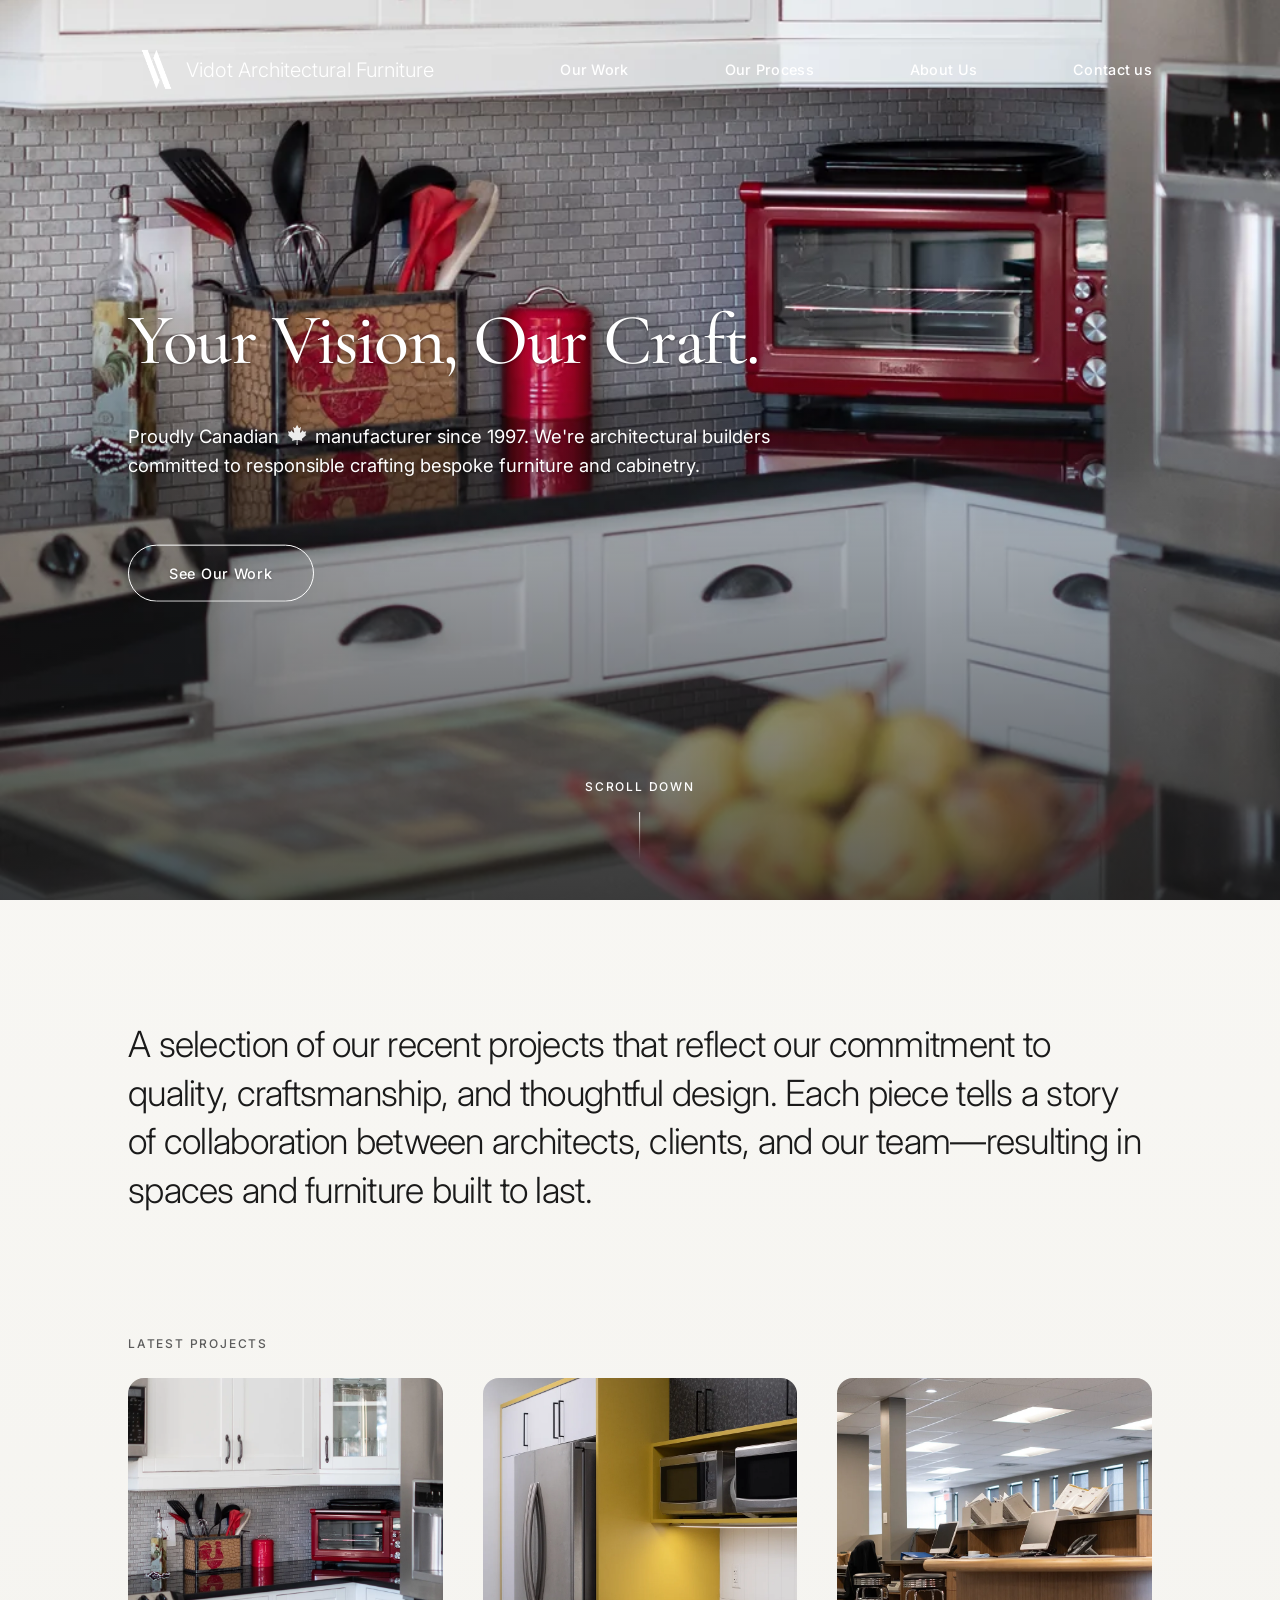
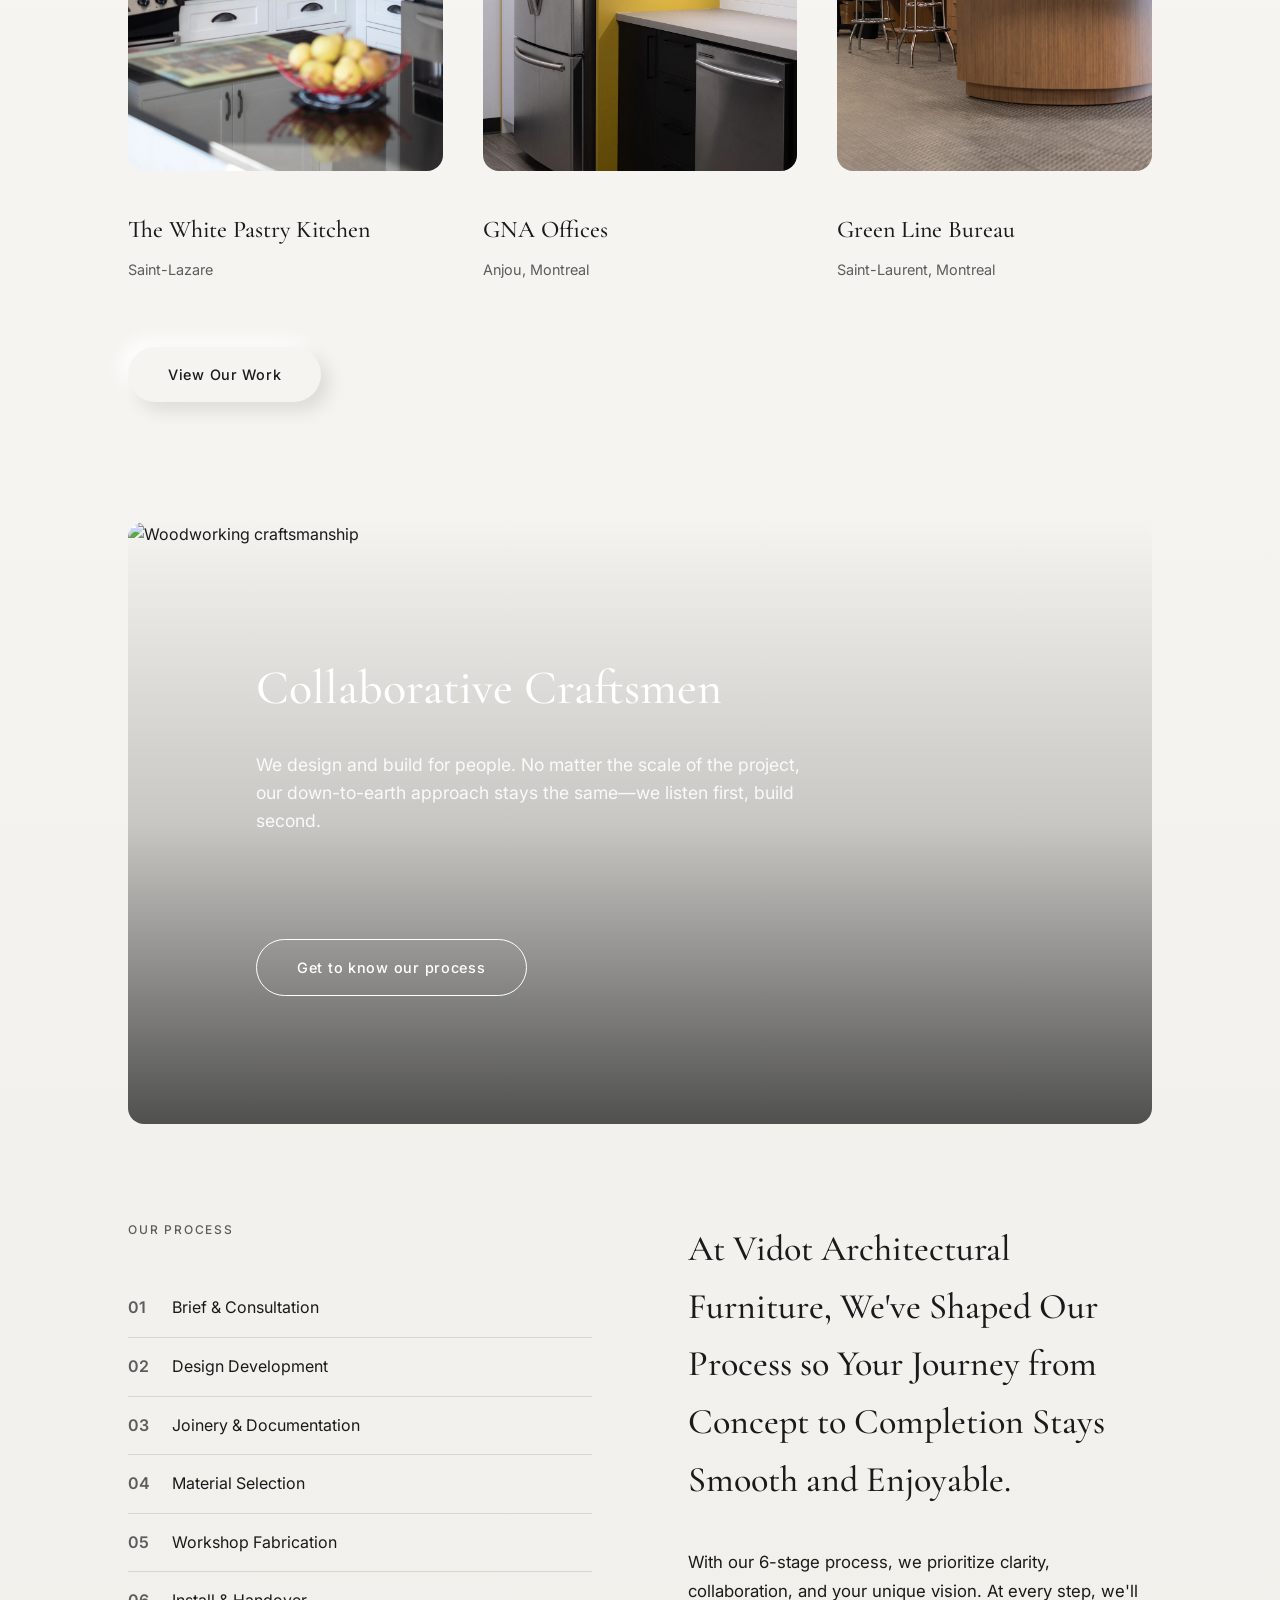
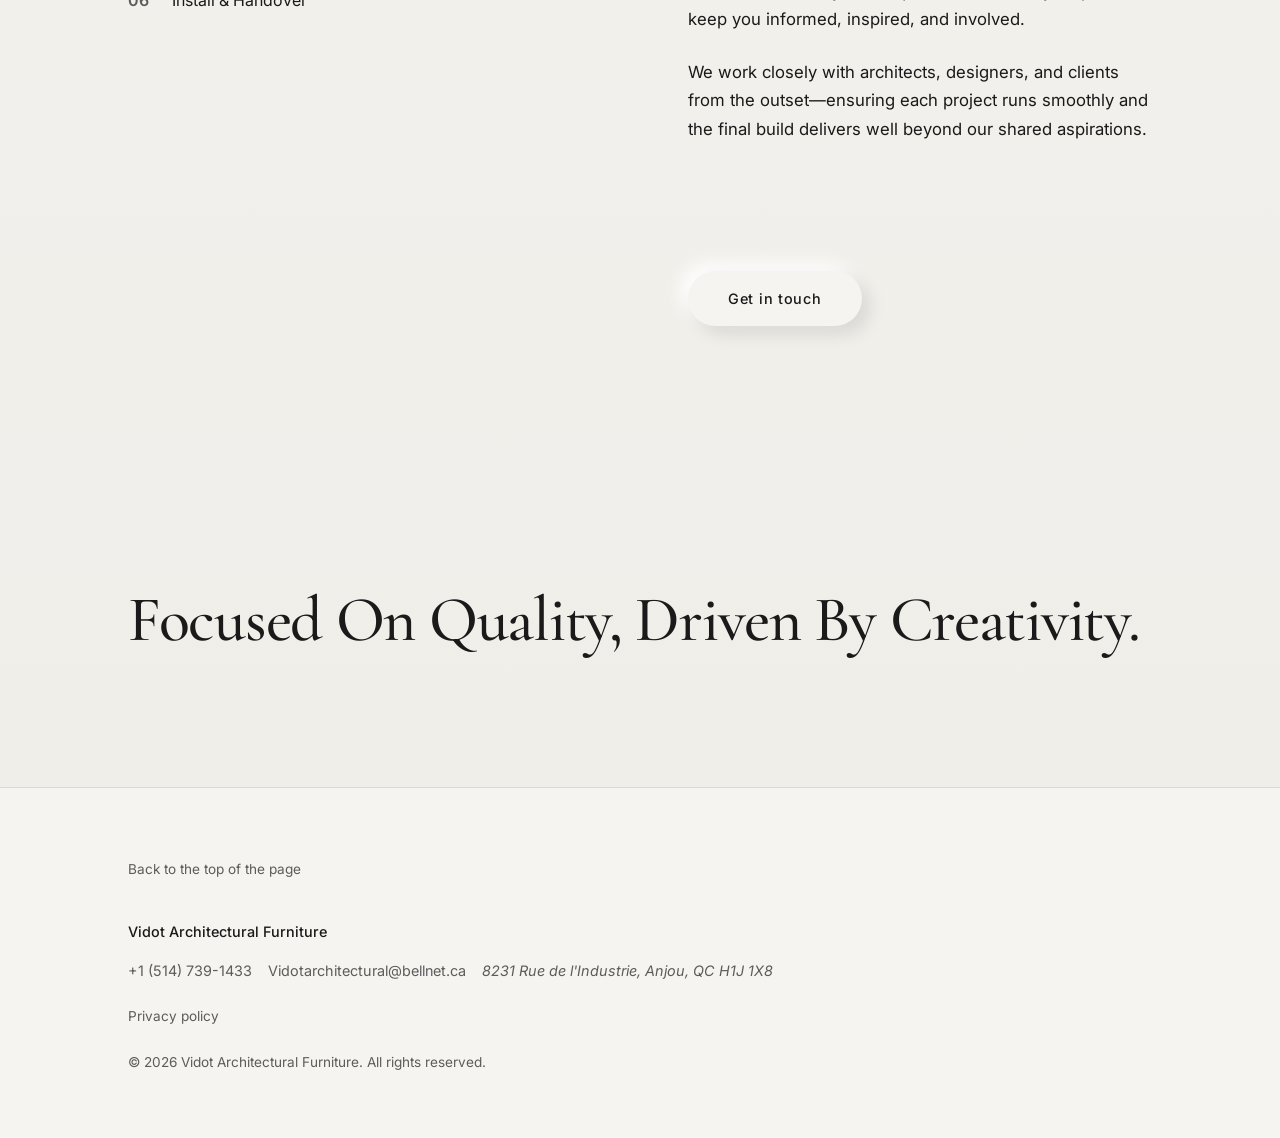
==== index.html @ 6fc30832 "Initial commit: Vidot Architectural Furniture static site Made-with: Cursor" ====
<!DOCTYPE html>
<html lang="en">
<head>
    <meta charset="UTF-8">
    <meta name="viewport" content="width=device-width, initial-scale=1, viewport-fit=cover">
    <meta name="description" content="Vidot Architectural Furniture – Proudly Canadian manufacturer since 1997. Custom cabinetry and bespoke furniture crafted in Montreal.">
    <meta name="theme-color" content="#f5f4f0">
    <title>Vidot Architectural Furniture – Crafted for Life</title>
    <link rel="canonical" href="https://www.vidotarchitectural.com/">
    <meta property="og:type" content="website">
    <meta property="og:locale" content="en_CA">
    <meta property="og:site_name" content="Vidot Architectural Furniture">
    <meta property="og:title" content="Vidot Architectural Furniture – Crafted for Life">
    <meta property="og:description" content="Vidot Architectural Furniture – Proudly Canadian manufacturer since 1997. Custom cabinetry and bespoke furniture crafted in Montreal.">
    <meta property="og:url" content="https://www.vidotarchitectural.com/">
    <meta property="og:image" content="https://www.vidotarchitectural.com/Image/Projects/Project%201/Card-1.webp">
    <meta name="twitter:card" content="summary_large_image">
    <meta name="twitter:title" content="Vidot Architectural Furniture – Crafted for Life">
    <meta name="twitter:description" content="Vidot Architectural Furniture – Proudly Canadian manufacturer since 1997. Custom cabinetry and bespoke furniture crafted in Montreal.">
    <meta name="twitter:image" content="https://www.vidotarchitectural.com/Image/Projects/Project%201/Card-1.webp">
    <link rel="stylesheet" href="css/styles.css">
    <link rel="icon" href="Image/favicon.png" type="image/png" sizes="32x32">
    <link rel="icon" href="Image/Black%20logo.webp" type="image/webp">
    <link rel="apple-touch-icon" href="Image/apple-touch-icon.png" sizes="180x180">
    <link rel="preconnect" href="https://fonts.googleapis.com">
    <link rel="preconnect" href="https://fonts.gstatic.com" crossorigin>
    <link href="https://fonts.googleapis.com/css2?family=Cormorant+Garamond:ital,wght@0,400;0,500;0,600;0,700;1,400&family=Inter:wght@100;200;300;400;500;600&display=swap" rel="stylesheet">
    <script type="application/ld+json">
    {"@context":"https://schema.org","@type":"LocalBusiness","name":"Vidot Architectural Furniture Inc.","url":"https://www.vidotarchitectural.com/","image":"https://www.vidotarchitectural.com/Image/Projects/Project%201/Card-1.webp","telephone":"+1-514-739-1433","email":"Vidotarchitectural@bellnet.ca","address":{"@type":"PostalAddress","streetAddress":"8231 Rue de l'Industrie","addressLocality":"Anjou","addressRegion":"QC","postalCode":"H1J 1X8","addressCountry":"CA"},"foundingDate":"1997","openingHoursSpecification":[{"@type":"OpeningHoursSpecification","dayOfWeek":["Monday","Tuesday","Wednesday","Thursday","Friday"],"opens":"08:00","closes":"17:00"}],"priceRange":"$$"}
    </script>
</head>
<body>
    <a href="#main" class="skip-link">Skip to main content</a>

    <header class="header">
        <nav class="nav" aria-label="Main navigation">
            <a href="index.html" class="nav-logo">
                <img src="Image/white%20logo.webp" alt="" class="nav-logo-img nav-logo-white">
                <img src="Image/Black%20logo.webp" alt="" class="nav-logo-img nav-logo-dark">
                <span class="nav-logo-text">Vidot Architectural Furniture</span>
            </a>
            <button class="nav-toggle" aria-label="Toggle menu" aria-expanded="false">
                <span></span>
                <span></span>
                <span></span>
            </button>
            <ul class="nav-list">
                <li><a href="projects.html">Our Work</a></li>
                <li><a href="#process">Our Process</a></li>
                <li><a href="about.html">About Us</a></li>
                <li><a href="#contact" class="contact-trigger">Contact us</a></li>
            </ul>
        </nav>
    </header>

    <main id="main">
        <section class="hero">
            <div class="hero-image-wrapper">
                <div class="hero-image" aria-hidden="true">
                    <img class="hero-fallback-img" src="Image/Projects/Project%201/Card-1.webp" alt="" width="1920" height="1080" decoding="async" fetchpriority="high" hidden>
                    <video class="hero-video" autoplay loop muted playsinline poster="Image/Projects/Project%201/Card-1.webp">
                        <source src="Image/Comp%201.mp4" type="video/mp4">
                    </video>
                </div>
            </div>
            <div class="hero-content">
                <div class="hero-text-group">
                    <h1 class="hero-title hero-fade-in">Your Vision, Our Craft.</h1>
                    <p class="hero-tagline hero-fade-in">Proudly Canadian <span class="maple-leaf" aria-hidden="true"><svg xmlns="http://www.w3.org/2000/svg" viewBox="0 0 16 16" fill="currentColor" width="1.1em" height="1.1em"><path d="M11.99375 10.990625c0.078125 -0.078125 3.2875 -2.8875 3.2875 -2.8875l-0.546875 -0.234375c-0.3125 -0.153125 -0.23125 -0.359375 -0.15625 -0.54375 0.075 -0.2375 0.628125 -2.103125 0.628125 -2.103125s-1.490625 0.3125 -1.803125 0.390625c-0.234375 0.075 -0.3125 -0.078125 -0.390625 -0.234375s-0.46875 -1.0125 -0.46875 -1.0125 -1.64375 1.871875 -1.721875 1.946875c-0.3125 0.234375 -0.628125 0 -0.55 -0.3125 0 -0.3125 0.8625 -4.05 0.8625 -4.05s-0.940625 0.54375 -1.253125 0.7c-0.234375 0.15625 -0.39375 0.15625 -0.55 -0.15625C9.171875 2.259375 7.996875 0 7.996875 0s-1.171875 2.259375 -1.328125 2.49375c-0.15625 0.3125 -0.3125 0.3125 -0.55 0.15625 -0.3125 -0.15625 -1.253125 -0.7 -1.253125 -0.7S5.728125 5.6875 5.728125 6c0.078125 0.3125 -0.234375 0.546875 -0.55 0.3125 -0.078125 -0.078125 -1.721875 -1.946875 -1.721875 -1.946875S3.065625 5.21875 2.9875 5.375s-0.15625 0.309375 -0.390625 0.234375C2.28125 5.53125 0.79375 5.21875 0.79375 5.21875s0.55 1.865625 0.628125 2.103125c0.075 0.1875 0.15625 0.390625 -0.15625 0.54375L0.71875 8.103125s3.20625 2.809375 3.2875 2.8875c0.159375 0.15625 0.3125 0.234375 0.159375 0.703125 -0.159375 0.46875 -0.315625 1.096875 -0.315625 1.096875s2.975 -0.628125 3.290625 -0.70625c0.271875 -0.028125 0.571875 0.078125 0.571875 0.390625S7.53125 16 7.53125 16h0.9375s-0.18125 -3.209375 -0.18125 -3.525 0.296875 -0.41875 0.575 -0.390625c0.3125 0.078125 3.2875 0.70625 3.2875 0.70625s-0.15625 -0.628125 -0.3125 -1.096875 0 -0.546875 0.15625 -0.703125z"/></svg></span> manufacturer since 1997. We're architectural builders committed to responsible crafting bespoke furniture and cabinetry.</p>
                </div>
                <a href="#projects" class="btn btn-secondary hero-fade-in">See Our Work</a>
            </div>
            <a href="#projects" class="hero-scroll-indicator" aria-label="Scroll down">
                <span class="hero-scroll-text">Scroll down</span>
                <span class="hero-scroll-line"></span>
            </a>
        </section>

        <section id="projects" class="projects">
            <h2 class="projects-title animate-on-scroll">A selection of our recent projects that reflect our commitment to quality, craftsmanship, and thoughtful design. Each piece tells a story of collaboration between architects, clients, and our team—resulting in spaces and furniture built to last.</h2>
            <p class="projects-label animate-on-scroll">Latest Projects</p>
            <div class="projects-grid">
                <article class="project-card animate-on-scroll">
                    <a href="white-pastry-kitchen.html" class="project-link">
                        <div class="project-image">
                            <img loading="lazy" src="Image/Projects/Project%201/Card-1.webp" alt="The White Pastry Kitchen">
                        </div>
                        <div class="project-info">
                            <h3>The White Pastry Kitchen</h3>
                            <span class="project-credit">Saint-Lazare</span>
                        </div>
                    </a>
                </article>
                <article class="project-card animate-on-scroll">
                    <a href="gna-offices.html" class="project-link">
                        <div class="project-image">
                            <img loading="lazy" src="Image/Projects/Project%202/Card-2.webp" alt="GNA Offices workspace">
                        </div>
                        <div class="project-info">
                            <h3>GNA Offices</h3>
                            <span class="project-credit">Anjou, Montreal</span>
                        </div>
                    </a>
                </article>
                <article class="project-card animate-on-scroll">
                    <a href="green-line-bureau.html" class="project-link">
                        <div class="project-image">
                            <img loading="lazy" src="Image/Projects/Project%203/Card-3.webp" alt="Green Line Bureau">
                        </div>
                        <div class="project-info">
                            <h3>Green Line Bureau</h3>
                            <span class="project-credit">Saint-Laurent, Montreal</span>
                        </div>
                    </a>
                </article>
            </div>
            <div class="projects-cta animate-on-scroll">
                <a href="projects.html" class="btn btn-secondary">View Our Work</a>
            </div>
        </section>

        <section id="process" class="process">
            <div class="process-hero">
                <img loading="lazy" src="https://images.unsplash.com/photo-1503387762-592deb58ef4e?w=1920&q=85" alt="Woodworking craftsmanship">
                <div class="process-hero-content">
                    <h2 class="section-title">Collaborative Craftsmen</h2>
                    <p class="section-tagline">We design and build for people. No matter the scale of the project, our down-to-earth approach stays the same—we listen first, build second.</p>
                    <a href="#process-detail" class="btn btn-secondary">Get to know our process</a>
                </div>
            </div>
            <div id="process-detail" class="process-detail">
                <div class="process-detail-grid">
                    <div class="process-detail-left animate-on-scroll">
                        <p class="process-detail-label">Our Process</p>
                        <ol class="process-stages">
                            <li><span class="process-stage-num">01</span> Brief & Consultation</li>
                            <li><span class="process-stage-num">02</span> Design Development</li>
                            <li><span class="process-stage-num">03</span> Joinery & Documentation</li>
                            <li><span class="process-stage-num">04</span> Material Selection</li>
                            <li><span class="process-stage-num">05</span> Workshop Fabrication</li>
                            <li><span class="process-stage-num">06</span> Install & Handover</li>
                        </ol>
                    </div>
                    <div class="process-detail-right animate-on-scroll">
                        <h3 class="process-detail-headline">At Vidot Architectural Furniture, We've Shaped Our Process so Your Journey from Concept to Completion Stays Smooth and Enjoyable.</h3>
                        <p class="process-detail-text">With our 6-stage process, we prioritize clarity, collaboration, and your unique vision. At every step, we'll keep you informed, inspired, and involved.</p>
                        <p class="process-detail-text">We work closely with architects, designers, and clients from the outset—ensuring each project runs smoothly and the final build delivers well beyond our shared aspirations.</p>
                        <a href="#contact" class="btn btn-secondary contact-trigger">Get in touch</a>
                    </div>
                </div>
            </div>
        </section>

        <section class="quote-cta">
            <p class="quote-cta-text animate-on-scroll">Focused On Quality, Driven By Creativity.</p>
        </section>

        <footer id="contact" class="footer">
            <a href="#main" class="back-to-top" aria-label="Back to top of page">Back to the top of the page</a>
            
            <div class="footer-info">
                <p class="company-name">Vidot Architectural Furniture</p>
                <a href="tel:+15147391433">+1 (514) 739-1433</a>
                <a href="mailto:Vidotarchitectural@bellnet.ca">Vidotarchitectural@bellnet.ca</a>
                <address>8231 Rue de l'Industrie, Anjou, QC H1J 1X8</address>
                <p class="footer-privacy"><a href="privacy.html">Privacy policy</a></p>
                <p class="footer-copyright">© 2026 Vidot Architectural Furniture. All rights reserved.</p>
            </div>
        </footer>
    </main>

    <script src="js/script.js" defer></script>
</body>
</html>
---- css/styles.css ----
/*
 * Vidot Architectural Furniture – Main Stylesheet
 *
 * Structure:
 * 1. Reset & Base (variables, typography)
 * 2. Skip Link
 * 3. Header & Navigation
 * 4. Hero
 * 5. Buttons
 * 6. Projects
 * 7. Process
 * 8. About
 * 9. Project Detail (gallery, meta, related)
 * 10. Quote CTA
 * 11. Footer (incl. privacy link)
 * 12. Privacy page
 * 13. Responsive
 * 14. Contact Modal
 */
/* ===== Reset & Base ===== */
*, *::before, *::after {
    box-sizing: border-box;
    margin: 0;
    padding: 0;
}

:root {
    /* Colors – 3-color palette */
    --color-bg: #f5f4f0;
    /* Page gradient – whisper-soft; keeps hero/footer from feeling like flat poster board */
    --color-bg-page-gradient: linear-gradient(
        180deg,
        #faf9f6 0%,
        var(--color-bg) 42%,
        #eeede8 100%
    );
    --color-text: #1a1a1a;
    --color-muted: #5c5c5c;
    --color-border: rgba(26, 26, 26, 0.12);
    /* Spacing */
    --space-xs: 0.5rem;
    --space-sm: 1rem;
    --space-md: 1.5rem;
    --space-lg: 2.5rem;
    --space-xl: 4rem;
    --space-2xl: 6rem;
    --space-3xl: 8rem;
    --page-margin: var(--space-3xl);
    /* Typography & misc */
    --radius-image: 16px;
    --font-serif: 'Cormorant Garamond', Georgia, serif;
    --font-sans: 'Inter', -apple-system, BlinkMacSystemFont, sans-serif;
    --transition: 0.3s ease;
}

html {
    overflow-x: hidden;
    -webkit-tap-highlight-color: transparent;
    background: var(--color-bg-page-gradient);
    background-color: var(--color-bg); /* fallback if gradient unsupported */
    width: 100%;
    min-height: 100%;
}

/* Mobile: safe area insets for notched devices (iPhone X+, etc.) */
@supports (padding: env(safe-area-inset-top)) {
    .footer {
        padding-bottom: calc(var(--space-xl) + env(safe-area-inset-bottom));
    }
    .contact-modal {
        padding: env(safe-area-inset-top) env(safe-area-inset-right) env(safe-area-inset-bottom) env(safe-area-inset-left);
    }
}

@media (prefers-reduced-motion: no-preference) {
    html {
        scroll-behavior: smooth;
    }
}

/* Hero entrance animation */
@keyframes hero-fade-up {
    from {
        opacity: 0;
        transform: translateY(24px);
    }
    to {
        opacity: 1;
        transform: translateY(0);
    }
}

@keyframes hero-fade-in {
    from { opacity: 0; }
    to { opacity: 1; }
}

@media (prefers-reduced-motion: no-preference) {
    .hero-fade-in {
        opacity: 0;
        animation: hero-fade-up 0.8s cubic-bezier(0.22, 1, 0.36, 1) forwards;
    }

    .hero-title.hero-fade-in { animation-delay: 0.2s; }
    .hero-tagline.hero-fade-in { animation-delay: 0.4s; }
    .hero-content .btn.hero-fade-in { animation-delay: 0.6s; }

    .hero-scroll-indicator {
        opacity: 0;
        animation: hero-fade-in 0.6s cubic-bezier(0.22, 1, 0.36, 1) 0.9s both;
    }
}

/* Scroll-triggered animations */
@media (prefers-reduced-motion: no-preference) {
    .animate-on-scroll {
        opacity: 0;
        transform: translateY(24px);
        transition: opacity 0.7s cubic-bezier(0.22, 1, 0.36, 1), transform 0.7s cubic-bezier(0.22, 1, 0.36, 1);
    }

    .animate-on-scroll.in-view {
        opacity: 1;
        transform: translateY(0);
    }

    .project-card.animate-on-scroll:nth-child(1) { transition-delay: 0.05s; }
    .project-card.animate-on-scroll:nth-child(2) { transition-delay: 0.15s; }
    .project-card.animate-on-scroll:nth-child(3) { transition-delay: 0.25s; }

    .projects-grid-full .page-title.animate-on-scroll { transition-delay: 0.05s; }
    .projects-grid-full .projects-page-intro.animate-on-scroll { transition-delay: 0.1s; }
    .projects-grid-full .project-card.animate-on-scroll:nth-child(3) { transition-delay: 0.15s; }
    .projects-grid-full .project-card.animate-on-scroll:nth-child(4) { transition-delay: 0.2s; }
    .projects-grid-full .project-card.animate-on-scroll:nth-child(5) { transition-delay: 0.25s; }
    .projects-grid-full .project-card.animate-on-scroll:nth-child(6) { transition-delay: 0.3s; }
    .projects-grid-full .project-card.animate-on-scroll:nth-child(7) { transition-delay: 0.35s; }
    .projects-grid-full .project-card.animate-on-scroll:nth-child(8) { transition-delay: 0.4s; }

    .projects-label.animate-on-scroll { transition-delay: 0.1s; }

    .process-detail-right.animate-on-scroll { transition-delay: 0.1s; }

    .quote-cta-text.animate-on-scroll { transition-delay: 0.05s; }
}

body {
    font-family: var(--font-sans);
    font-size: 16px;
    line-height: 1.6;
    color: var(--color-text);
    background: transparent;
    -webkit-font-smoothing: antialiased;
    overflow-x: hidden;
    max-width: 100vw;
    min-height: 100%;
}

img {
    max-width: 100%;
    height: auto;
    display: block;
}

a {
    color: inherit;
    text-decoration: none;
    touch-action: manipulation;
}

button {
    touch-action: manipulation;
}

ul {
    list-style: none;
}

/* ===== Skip Link ===== */
.skip-link {
    position: absolute;
    top: -100%;
    left: var(--space-sm);
    z-index: 100;
    padding: var(--space-sm) var(--space-md);
    background: var(--color-text);
    color: var(--color-bg);
    font-size: 0.9rem;
    transition: top var(--transition);
}

.skip-link:focus {
    top: var(--space-sm);
}

/* ===== Header & Navigation ===== */
.header {
    position: fixed;
    top: calc(var(--space-md) + env(safe-area-inset-top, 0px));
    left: calc(var(--page-margin) - var(--space-xl));
    right: calc(var(--page-margin) - var(--space-xl));
    z-index: 50;
    padding: var(--space-md) var(--space-xl);
    background: transparent;
    border-radius: 9999px;
    transition: background var(--transition), padding var(--transition);
}

.header.scrolled {
    background: rgba(245, 244, 240, 0.75);
    backdrop-filter: blur(12px);
    -webkit-backdrop-filter: blur(12px);
    box-shadow: 0 2px 20px rgba(0, 0, 0, 0.04);
}

.nav-list a,
.nav-logo {
    color: #fff;
}

body.page-projects .nav-list a,
body.page-projects .nav-logo,
body.page-projects .nav-toggle {
    color: var(--color-text);
}

body.scrolled-past-hero .nav-list a,
body.scrolled-past-hero .nav-logo {
    color: var(--color-text);
}

.header.scrolled .nav-list a,
.header.scrolled .nav-logo {
    color: var(--color-text);
}

.nav {
    display: flex;
    align-items: center;
    justify-content: space-between;
    width: 100%;
}

.nav-logo {
    font-family: var(--font-serif);
    font-size: 1.25rem;
    font-weight: 600;
    letter-spacing: normal;
    display: flex;
    align-items: center;
    gap: 0.05rem;
}

.nav-logo-text {
    font-family: 'Inter', sans-serif;
    font-weight: 300;
    letter-spacing: normal;
    white-space: nowrap;
}

.nav-logo-img {
    height: 44px;
    width: auto;
    display: block;
}

.nav-logo-dark {
    display: none;
}

body.page-projects .nav-logo-white,
body.scrolled-past-hero .nav-logo-white,
.header.scrolled .nav-logo-white {
    display: none;
}

body.page-projects .nav-logo-dark,
body.scrolled-past-hero .nav-logo-dark,
.header.scrolled .nav-logo-dark {
    display: block;
}

.nav-list {
    display: flex;
    align-items: center;
    gap: var(--space-2xl);
    font-size: 0.9rem;
    font-weight: 500;
    letter-spacing: 0.02em;
}

.nav-list a {
    position: relative;
}

.nav-list a::after {
    content: '';
    position: absolute;
    bottom: -4px;
    left: 0;
    width: 0;
    height: 1px;
    background: currentColor;
    transition: width var(--transition);
}

.nav-list a:hover::after,
.nav-list a:focus-visible::after,
.nav-list a.active::after {
    width: 100%;
}

.nav-toggle {
    display: none;
    flex-direction: column;
    gap: 6px;
    padding: var(--space-sm);
    min-width: 44px;
    min-height: 44px;
    align-items: center;
    justify-content: center;
    background: none;
    border: none;
    cursor: pointer;
    color: #fff;
}

.nav-toggle span {
    width: 24px;
    height: 2px;
    background: currentColor;
}

body.scrolled-past-hero .nav-toggle,
.header.scrolled .nav-toggle {
    color: var(--color-text);
}

/* ===== Hero ===== */
.hero {
    min-height: 100vh;
    position: relative;
}

.hero-image-wrapper {
    position: sticky;
    top: 0;
    width: 100%;
    height: 100vh;
}

.hero-image {
    position: absolute;
    inset: 0;
    border-radius: 0;
    overflow: hidden;
    transition: inset 0.5s ease, border-radius 0.5s ease, box-shadow 0.5s ease;
}

.hero-image-wrapper.scrolled .hero-image {
    inset: var(--space-md);
    border-radius: var(--radius-image);
    box-shadow: 0 24px 64px rgba(0, 0, 0, 0.15);
}

.hero-image img,
.hero-image video {
    position: absolute;
    inset: 0;
    width: 100%;
    height: 100%;
    object-fit: cover;
}

.hero-image .hero-fallback-img {
    z-index: 0;
}

.hero-image .hero-video {
    z-index: 1;
}

.hero-image .hero-video[hidden] {
    display: none;
}

.hero-image::after {
    content: '';
    position: absolute;
    inset: 0;
    z-index: 2;
    pointer-events: none;
    background: linear-gradient(to top, rgba(26, 26, 26, 0.7) 0%, rgba(26, 26, 26, 0.3) 40%, transparent 70%);
}

.hero-content {
    position: absolute;
    top: 50%;
    left: 0;
    right: 0;
    bottom: auto;
    transform: translateY(-50%);
    z-index: 1;
    padding: var(--space-3xl) var(--page-margin);
    max-width: 900px;
}

.hero .hero-title,
.hero .hero-tagline,
.hero .btn {
    color: #fff;
    text-shadow: 0 1px 3px rgba(0, 0, 0, 0.3);
}

.hero .btn-secondary {
    margin-top: 0;
    border-color: #fff;
    color: #fff;
    background: transparent;
}

.hero .btn-secondary:hover,
.hero .btn-secondary:focus-visible {
    background: var(--color-bg);
    color: var(--color-text);
    border-color: #fff;
}

.hero-scroll-indicator {
    position: absolute;
    bottom: var(--space-lg);
    left: 50%;
    transform: translateX(-50%);
    z-index: 1;
    display: flex;
    flex-direction: column;
    align-items: center;
    gap: var(--space-sm);
    color: #fff;
    opacity: 0.9;
    transition: opacity var(--transition);
}

.hero-scroll-indicator:hover {
    opacity: 1;
}

.hero-scroll-text {
    font-size: 0.75rem;
    font-weight: 500;
    letter-spacing: 0.15em;
    text-transform: uppercase;
}

.hero-scroll-line {
    width: 1px;
    height: 48px;
    background: linear-gradient(to bottom, rgba(255,255,255,0.9), transparent);
    border-radius: 2px;
    animation: scroll-line-pulse 2s ease-in-out infinite;
}

@keyframes scroll-line-pulse {
    0%, 100% { opacity: 0.4; transform: scaleY(0.6); transform-origin: top; }
    50% { opacity: 1; transform: scaleY(1); transform-origin: top; }
}

body.scrolled-past-hero .hero-scroll-indicator {
    opacity: 0;
    pointer-events: none;
}

.hero-text-group {
    display: inline-grid;
    grid-template-columns: 1fr;
    justify-items: start;
}

.hero-title {
    font-family: var(--font-serif);
    font-size: clamp(2.5rem, 6vw, 4.5rem);
    font-weight: 500;
    line-height: 1.15;
    letter-spacing: -0.02em;
    margin-bottom: var(--space-lg);
    white-space: nowrap;
}

.hero-tagline {
    font-size: 1.15rem;
    width: 100%;
    grid-column: 1;
    margin-bottom: var(--space-xl);
    opacity: 0.95;
}

.maple-leaf {
    display: inline-flex;
    align-items: center;
    vertical-align: -0.15em;
    margin: 0 0.15em;
    opacity: 0.9;
}

.maple-leaf svg {
    display: block;
}

/* ===== Buttons ===== */
.btn {
    display: inline-flex;
    align-items: center;
    justify-content: center;
    min-height: 44px;
    padding: var(--space-sm) var(--space-lg);
    font-family: var(--font-sans);
    font-size: 0.9rem;
    font-weight: 500;
    letter-spacing: 0.05em;
    border: 1px solid var(--color-text);
    border-radius: 9999px;
    background: transparent;
    color: var(--color-text);
    cursor: pointer;
    transition: color var(--transition), background var(--transition), border-color var(--transition);
}

.btn:hover,
.btn:focus-visible {
    background: var(--color-text);
    color: var(--color-bg);
}

.btn-primary {
    background: var(--color-text);
    color: var(--color-bg);
}

.btn-primary:hover,
.btn-primary:focus-visible {
    background: var(--color-text);
    border-color: var(--color-text);
}

.btn-secondary {
    margin-top: var(--space-xl);
}

/* ===== Projects Section ===== */
.projects {
    padding: calc(var(--space-2xl) + var(--space-md)) var(--page-margin);
}

.projects-label {
    font-size: 0.75rem;
    font-weight: 500;
    letter-spacing: 0.15em;
    text-transform: uppercase;
    color: var(--color-muted);
    margin-top: var(--space-2xl);
    margin-bottom: var(--space-md);
}

.projects-title {
    font-family: var(--font-sans);
    font-size: clamp(1.5rem, 3.5vw, 2.25rem);
    font-weight: 300;
    line-height: 1.35;
    letter-spacing: -0.02em;
    margin-bottom: calc(var(--space-2xl) + var(--space-md));
    color: var(--color-text);
    width: 100%;
}

.projects-grid {
    display: grid;
    grid-template-columns: repeat(3, 1fr);
    gap: var(--space-lg);
    max-width: none;
    width: 100%;
    margin: 0 0 var(--space-lg);
}

.project-card .project-link {
    display: block;
}

.project-image {
    position: relative;
    overflow: hidden;
    margin-bottom: var(--space-lg);
    border-radius: var(--radius-image);
    width: 100%;
}

/* All Projects page – consistent 4:5 aspect ratio for all project cards */
.project-image::before {
    content: '';
    display: block;
    padding-bottom: 125%;
}

.project-image img {
    position: absolute;
    top: 0;
    left: 0;
    right: 0;
    bottom: 0;
    width: 100%;
    height: 100%;
    object-fit: cover;
    object-position: center;
    transition: transform 0.5s cubic-bezier(0.22, 1, 0.36, 1);
}

.project-card:hover .project-image img {
    transform: scale(1.04);
}

.project-info h3 {
    font-family: var(--font-serif);
    font-size: 1.5rem;
    font-weight: 500;
    margin-bottom: var(--space-xs);
}

.project-credit {
    font-size: 0.9rem;
    color: var(--color-muted);
}

.projects-cta {
    padding-top: var(--space-md);
}

.projects .btn-secondary {
    display: inline-block;
    margin-top: 0;
}

/* Neumorphic bevel – buttons on off-white only (not hero/process-hero) */
.projects-cta .btn,
.process-detail .btn,
.about-contact-cta .btn,
.footer .btn {
    border: none;
    border-radius: 9999px;
    box-shadow:
        8px 8px 18px rgba(0, 0, 0, 0.1),
        -8px -8px 18px rgba(255, 255, 255, 0.9);
}

/* Secondary + submit: soft raised look – same tone as background */
.projects-cta .btn-secondary,
.process-detail .btn-secondary,
.about-contact-cta .btn-secondary,
.footer .btn {
    background: var(--color-bg);
}

/* Primary: dark fill with soft raised bevel */
.projects-cta .btn-primary,
.process-detail .btn-primary,
.about-contact-cta .btn-primary {
    background: var(--color-text);
    color: var(--color-bg);
    box-shadow:
        6px 6px 14px rgba(0, 0, 0, 0.15),
        -4px -4px 10px rgba(255, 255, 255, 0.08);
}

.projects-cta .btn-primary:hover,
.projects-cta .btn-primary:focus-visible,
.process-detail .btn-primary:hover,
.process-detail .btn-primary:focus-visible,
.about-contact-cta .btn-primary:hover,
.about-contact-cta .btn-primary:focus-visible {
    box-shadow:
        4px 4px 8px rgba(0, 0, 0, 0.2),
        inset 1px 1px 2px rgba(0, 0, 0, 0.2);
}

.projects-cta .btn-secondary:hover,
.projects-cta .btn-secondary:focus-visible,
.process-detail .btn-secondary:hover,
.process-detail .btn-secondary:focus-visible,
.about-contact-cta .btn-secondary:hover,
.about-contact-cta .btn-secondary:focus-visible,
.footer .btn:hover,
.footer .btn:focus-visible {
    background: var(--color-text);
    color: var(--color-bg);
    box-shadow:
        4px 4px 8px rgba(0, 0, 0, 0.15),
        inset 0 1px 0 rgba(255, 255, 255, 0.1);
}

.projects-cta .btn-primary:hover,
.projects-cta .btn-primary:focus-visible,
.process-detail .btn-primary:hover,
.process-detail .btn-primary:focus-visible,
.about-contact-cta .btn-primary:hover,
.about-contact-cta .btn-primary:focus-visible {
    background: var(--color-text);
}

.projects-page {
    padding-top: calc(var(--space-3xl) + 120px);
    padding-inline: var(--page-margin);
}

.projects-page .page-title {
    font-family: var(--font-serif);
    font-size: clamp(3rem, 12vw, 8rem);
    font-weight: 500;
    line-height: 0.9;
    letter-spacing: -0.04em;
    margin-bottom: var(--space-2xl);
    width: 100%;
    max-width: none;
    color: var(--color-text);
    padding-inline: 0;
}

.projects-grid-full {
    margin-bottom: 0;
    max-width: none;
    width: 100%;
    grid-template-columns: repeat(3, 1fr);
    gap: var(--space-xl);
}

/* Title and intro span full width; 3 project cards per row */
.projects-grid-full .page-title {
    grid-column: 1 / -1;
}

.projects-grid-full .projects-page-intro {
    grid-column: 1 / -1;
}

.projects-page-intro {
    grid-column: 1 / -1;
    font-family: var(--font-sans);
    font-size: clamp(1.25rem, 2.5vw, 1.5rem);
    font-weight: 400;
    line-height: 1.75;
    letter-spacing: 0.01em;
    color: var(--color-text);
    width: 100%;
    margin-top: 0;
    margin-bottom: var(--space-3xl);
    padding-bottom: var(--space-lg);
}

.projects-grid-full .project-card {
    min-width: 0; /* Prevents grid blowout from images */
}


/* ===== Process Section ===== */
.process {
    max-width: none;
    margin: 0;
}

.process-hero {
    position: relative;
    min-height: 60vh;
    display: flex;
    align-items: flex-end;
    margin: 0 var(--page-margin);
    padding: var(--space-3xl) var(--page-margin);
    overflow: hidden;
    border-radius: var(--radius-image);
}

.process-hero img {
    position: absolute;
    inset: 0;
    width: 100%;
    height: 100%;
    object-fit: cover;
}

.process-hero::after {
    content: '';
    position: absolute;
    inset: 0;
    background: linear-gradient(to top, rgba(26, 26, 26, 0.75) 0%, rgba(26, 26, 26, 0.2) 50%, transparent 100%);
}

.process-hero-content {
    position: relative;
    z-index: 1;
    max-width: 1400px;
    margin: 0;
    margin-right: auto;
    width: 100%;
}

.process-hero .section-title,
.process-hero .section-tagline,
.process-hero .btn {
    color: #fff;
}

.process-hero .section-tagline {
    color: rgba(255, 255, 255, 0.9);
}

.process-hero .btn-secondary {
    border-color: #fff;
    color: #fff;
}

.process-hero .btn-secondary:hover,
.process-hero .btn-secondary:focus-visible {
    background: var(--color-bg);
    color: var(--color-text);
}

/* Process detail: two-column layout (Our Process) */
.process-detail {
    padding: var(--space-2xl) var(--page-margin) var(--space-3xl);
}

.process-detail-grid {
    display: grid;
    grid-template-columns: 1fr 1fr;
    gap: var(--space-2xl);
    max-width: none;
    width: 100%;
    align-items: start;
}

.process-detail-label {
    font-size: 0.75rem;
    font-weight: 500;
    letter-spacing: 0.15em;
    text-transform: uppercase;
    color: var(--color-muted);
    margin-bottom: var(--space-lg);
}

.process-stages {
    list-style: none;
    padding: 0;
    margin: 0;
}

.process-stages li {
    display: flex;
    align-items: baseline;
    gap: var(--space-sm);
    padding: var(--space-sm) 0;
    font-size: 1rem;
    border-bottom: 1px solid var(--color-border);
    cursor: default;
    transition:
        color 0.35s cubic-bezier(0.22, 1, 0.36, 1),
        transform 0.35s cubic-bezier(0.22, 1, 0.36, 1),
        border-color 0.35s ease;
}

.process-stages li:hover {
    color: var(--color-text);
    transform: translateX(6px);
    border-bottom-color: rgba(26, 26, 26, 0.18);
}

.process-stages li:last-child {
    border-bottom: none;
}

.process-stage-num {
    font-weight: 600;
    color: var(--color-muted);
    min-width: 2.5ch;
    transition: color 0.35s cubic-bezier(0.22, 1, 0.36, 1);
}

.process-stages li:hover .process-stage-num {
    color: var(--color-text);
}

@media (prefers-reduced-motion: reduce) {
    .process-stages li {
        transition: color 0.2s ease, border-color 0.2s ease;
    }

    .process-stages li:hover {
        transform: none;
    }

    .process-stage-num {
        transition: color 0.2s ease;
    }
}

.process-detail-headline {
    font-family: var(--font-serif);
    font-size: clamp(1.75rem, 3vw, 2.25rem);
    font-weight: 500;
    margin-bottom: var(--space-lg);
    color: var(--color-text);
    max-width: 36em;
}

/* About page spacing */
.about-hero {
    margin-top: calc(var(--space-3xl) + 100px);
    margin-bottom: 0;
}

.about-hero .section-title {
    margin-bottom: var(--space-sm);
}

.about-hero .section-tagline {
    margin-bottom: 0;
    margin-top: 0;
}

.about-heading {
    font-family: var(--font-serif);
    font-size: clamp(1.5rem, 2.5vw, 2rem);
    font-weight: 600;
    margin-bottom: var(--space-lg);
    margin-top: 0;
    color: var(--color-text);
}

.about-content {
    padding: var(--space-3xl) var(--page-margin) var(--space-3xl);
}

.about-content .process-detail-grid {
    gap: var(--space-2xl);
}

.about-content .process-detail-label {
    margin-bottom: var(--space-md);
}

.about-content .process-detail-left .process-detail-text:last-of-type {
    margin-bottom: 0;
}

.about-content .process-detail-right .process-detail-text:last-of-type {
    margin-bottom: var(--space-xl);
}

.about-content .process-detail-headline {
    font-weight: 600;
}

.about-team {
    padding-top: 0;
    padding-bottom: var(--space-3xl);
    padding-left: 0;
    padding-right: 0;
}

.about-team-box .process-detail-label {
    margin-bottom: var(--space-md);
    padding-left: 0;
    padding-right: 0;
}

.about-team-box .about-team-lead {
    display: block;
    width: 100%;
    max-width: none;
    margin-bottom: var(--space-xl);
    padding-left: 0;
    padding-right: 0;
    font-size: clamp(1.25rem, 1.35vw + 1rem, 1.5625rem);
    line-height: 1.5;
    color: var(--color-muted);
    text-wrap: balance;
}

.about-team-box {
    margin-bottom: 0;
    margin-left: 0;
    margin-right: 0;
    width: 100%;
    padding-left: var(--page-margin);
    padding-right: var(--page-margin);
}

.about-team-grid {
    display: grid;
    grid-template-columns: 1fr 1fr;
    gap: var(--space-2xl);
    max-width: none;
    width: 100%;
}

.about-team-member {
    display: flex;
    align-items: flex-start;
    gap: var(--space-md);
    padding: 0;
    min-width: 0;
}

.about-team-member-body {
    flex: 1;
    min-width: 0;
}

.about-team-avatar {
    flex-shrink: 0;
    width: 56px;
    height: 56px;
    border-radius: 50%;
    background:
        linear-gradient(160deg, rgba(255, 255, 255, 0.5) 0%, transparent 45%),
        linear-gradient(145deg, #e6e5e1 0%, #d4d2cc 100%);
    border: 1px solid rgba(26, 26, 26, 0.08);
    box-shadow:
        inset 0 1px 0 rgba(255, 255, 255, 0.75),
        0 1px 2px rgba(0, 0, 0, 0.06);
}

.about-team-member:not(:last-child) {
    padding-right: var(--space-xl);
    border-right: 1px solid rgba(0, 0, 0, 0.08);
}

.about-team-role {
    display: block;
    font-size: 0.75rem;
    font-weight: 500;
    letter-spacing: 0.15em;
    text-transform: uppercase;
    color: var(--color-muted);
    margin-bottom: var(--space-xs);
}

.about-team-name {
    font-family: var(--font-serif);
    font-size: clamp(1.25rem, 2vw, 1.5rem);
    font-weight: 500;
    color: var(--color-text);
    margin-bottom: var(--space-md);
}

.about-team-member .process-detail-text {
    margin-bottom: 0;
}

/* About contact CTA */
.about-contact-cta {
    padding: var(--space-3xl) var(--page-margin);
    border-top: 1px solid var(--color-border);
    border-bottom: 1px solid var(--color-border);
}

.about-contact-cta .process-detail-label {
    margin-bottom: var(--space-md);
}

.about-contact-headline {
    font-family: var(--font-serif);
    font-size: clamp(2rem, 4vw, 2.5rem);
    font-weight: 600;
    color: var(--color-text);
    margin-bottom: var(--space-lg);
    letter-spacing: 0.01em;
    line-height: 1.2;
}

.about-contact-intro {
    font-size: 1.05rem;
    font-weight: 400;
    line-height: 1.7;
    color: var(--color-text);
    margin: 0;
    max-width: 28em;
}

.about-contact-layout {
    display: grid;
    grid-template-columns: 1fr 1fr;
    column-gap: var(--space-2xl);
    row-gap: var(--space-3xl);
    align-items: start;
    max-width: none;
    width: 100%;
}

/* Full-width row under headline + image (row was previously trapped in the left column) */
.about-contact-layout > .about-contact-row {
    grid-column: 1 / -1;
}

.about-contact-info {
    padding: 0;
    min-width: 0;
}

.about-contact-row {
    display: grid;
    grid-template-columns: repeat(3, minmax(0, 1fr));
    gap: var(--space-2xl) var(--space-3xl);
}

.about-contact-block {
    min-width: 0;
}

.about-contact-block .about-contact-label {
    margin-top: 0;
    margin-bottom: var(--space-sm);
}

.about-contact-image {
    border-radius: var(--radius-image);
    overflow: hidden;
    aspect-ratio: 4 / 3;
    background: var(--color-bg);
    align-self: start;
    justify-self: center;
    width: 85%;
}

.about-contact-image img {
    width: 100%;
    height: 100%;
    object-fit: cover;
}

.about-contact-label {
    font-size: 0.75rem;
    font-weight: 500;
    letter-spacing: 0.15em;
    text-transform: uppercase;
    color: var(--color-muted);
    display: block;
    margin-bottom: var(--space-sm);
}

.about-contact-item {
    font-size: 1.1rem;
    line-height: 1.7;
    color: var(--color-text);
    margin-bottom: var(--space-sm);
    overflow-wrap: anywhere;
    word-break: break-word;
}

.about-contact-item:last-of-type {
    margin-bottom: 0;
}

.about-contact-item strong {
    font-family: var(--font-serif);
    font-weight: 500;
    font-size: 1.15rem;
}

.about-contact-item a {
    color: var(--color-text);
    text-decoration: none;
    border-bottom: 1px solid transparent;
    transition: color var(--transition), border-color var(--transition);
}

.about-contact-item a:hover {
    color: var(--color-text);
    border-bottom-color: var(--color-text);
}

.about-contact-cta .btn-secondary {
    margin-top: 0;
}

.process-detail-text {
    font-size: 1.05rem;
    line-height: 1.7;
    color: var(--color-text);
    margin-bottom: var(--space-md);
}

.process-detail-text:last-of-type {
    margin-bottom: var(--space-xl);
}

.section-title {
    font-family: var(--font-serif);
    font-size: clamp(2rem, 4vw, 3rem);
    font-weight: 500;
    margin-bottom: var(--space-md);
    color: var(--color-text);
}

.section-tagline {
    font-size: 1.1rem;
    color: var(--color-muted);
    max-width: 560px;
    margin-bottom: var(--space-lg);
}

/* ===== Project Detail Page ===== */
.project-detail {
    padding-top: calc(var(--space-3xl) + 80px);
    padding-bottom: var(--space-3xl);
}

.project-detail-header {
    margin: 0;
    padding: var(--space-2xl) var(--page-margin) 0;
    width: 100%;
    max-width: none;
}

.project-category {
    font-size: 0.9rem;
    font-weight: 500;
    letter-spacing: 0.1em;
    text-transform: uppercase;
    color: var(--color-muted);
    margin-bottom: var(--space-sm);
}

.project-detail-title {
    font-family: var(--font-serif);
    font-size: clamp(3rem, 12vw, 8rem);
    font-weight: 500;
    line-height: 0.95;
    letter-spacing: -0.03em;
    margin-bottom: var(--space-xl);
    color: var(--color-text);
    width: 75%;
    max-width: 75vw;
}

.project-detail-intro {
    font-size: 1.15rem;
    line-height: 1.7;
    color: var(--color-muted);
    margin-bottom: var(--space-2xl);
}

.project-detail-meta {
    margin: 0 var(--page-margin) var(--space-3xl);
    padding: var(--space-xl) var(--space-2xl);
    width: auto;
    max-width: none;
    background: linear-gradient(160deg, #f8f7f5 0%, #f0efec 50%, #eae9e6 100%);
    border-radius: var(--radius-image);
    border: 1px solid rgba(0, 0, 0, 0.06);
    box-shadow:
        4px 4px 8px rgba(0, 0, 0, 0.08),
        -3px -3px 8px rgba(255, 255, 255, 0.95),
        inset 0 1px 0 rgba(255, 255, 255, 0.8),
        inset 1px 0 0 rgba(255, 255, 255, 0.6);
}

.project-meta-grid {
    display: grid;
    grid-template-columns: repeat(2, 1fr);
    gap: var(--space-lg) var(--space-2xl);
}

.project-meta-item dt {
    font-size: 0.85rem;
    font-weight: 500;
    letter-spacing: 0.05em;
    text-transform: uppercase;
    color: var(--color-muted);
    margin-bottom: var(--space-xs);
}

.project-meta-item dd {
    font-size: 1rem;
    margin: 0;
}

/* Arc-style gallery: asymmetric grid, full width, generous negative space */
.project-gallery-arc {
    width: 100%;
    margin: var(--space-3xl) 0;
    padding: 0 var(--page-margin);
}

.project-gallery-label {
    font-size: 0.75rem;
    font-weight: 500;
    letter-spacing: 0.15em;
    text-transform: uppercase;
    color: var(--color-muted);
    margin-bottom: var(--space-lg);
}

.project-gallery-section-title {
    font-family: var(--font-serif);
    font-size: clamp(1.5rem, 2.5vw, 2rem);
    font-weight: 500;
    margin-bottom: var(--space-xl);
    color: var(--color-text);
    letter-spacing: 0.02em;
}

.project-gallery-arc-grid {
    display: grid;
    grid-template-columns: repeat(6, 1fr);
    grid-auto-rows: minmax(200px, auto);
    gap: 12rem;
}

.project-gallery-item {
    overflow: hidden;
    border-radius: var(--radius-image);
    min-height: 0;
}

.project-gallery-item img {
    width: 100%;
    height: auto;
    display: block;
    object-fit: cover;
    border-radius: var(--radius-image);
}

/* Reserve space before lazy images load – prevents jump/zoom on scroll */
.project-gallery-item.orientation-portrait img {
    aspect-ratio: 3/4;
}

.project-gallery-item.orientation-landscape img {
    aspect-ratio: 16/9;
}

/* Size: full width – LANDSCAPE ONLY. First image must be landscape. Portrait never uses this. */
.project-gallery-item.size-full {
    grid-column: 1 / -1;
}

/* Portrait: never full-width/alone. Constrain if size-full is mistakenly applied. */
.project-gallery-item.orientation-portrait.size-full {
    grid-column: 2 / 6;
    justify-self: center;
}

/* Size: 3/4 width (wide) – pairs with narrow for unequal side‑by‑side */
.project-gallery-item.size-wide {
    grid-column: span 4;
}

/* Size: 1/3 width (narrow) – portrait images larger */
.project-gallery-item.size-narrow {
    grid-column: span 2;
}

/* Size: half width – two side by side */
.project-gallery-item.size-half {
    grid-column: span 3;
}

/* Size: tall – spans 2 rows, paired with two size-half stacked (different heights) */
.project-gallery-item.size-tall {
    grid-column: span 3;
    grid-row: span 2;
    display: flex;
    flex-direction: column;
}

.project-gallery-item.size-tall img {
    flex: 1;
    min-height: 0;
    object-fit: cover;
    aspect-ratio: auto; /* override – height comes from grid/flex, not intrinsic */
}

.project-gallery-caption {
    display: flex;
    align-items: baseline;
    gap: var(--space-md);
    margin-top: var(--space-md);
    max-width: 100%;
}

.project-gallery-number {
    font-size: 0.9rem;
    font-weight: 500;
    color: var(--color-muted);
    min-width: 2ch;
}

.project-gallery-description {
    font-size: 0.95rem;
    color: var(--color-muted);
    margin: 0;
    line-height: 1.5;
}

@media (max-width: 900px) {
    .process-detail-grid {
        grid-template-columns: 1fr;
    }

    .about-team-grid {
        grid-template-columns: 1fr;
    }

    .about-team-member:not(:last-child) {
        padding-right: 0;
        padding-bottom: var(--space-xl);
        border-right: none;
        border-bottom: 1px solid rgba(0, 0, 0, 0.08);
    }

    .about-team-avatar {
        width: 48px;
        height: 48px;
    }

    .about-contact-cta {
        padding: var(--space-2xl) var(--page-margin);
    }

    .about-contact-layout {
        grid-template-columns: 1fr;
    }

    .about-contact-row {
        grid-template-columns: 1fr;
        gap: var(--space-lg);
    }

    .about-contact-block:last-child {
        grid-column: auto;
    }

    .about-contact-intro {
        font-size: 1rem;
        margin-bottom: 0;
    }

    .project-gallery-arc-grid {
        grid-template-columns: repeat(2, 1fr);
        gap: var(--space-2xl);
    }

    .project-gallery-item.size-full,
    .project-gallery-item.size-wide,
    .project-gallery-item.size-narrow,
    .project-gallery-item.size-half,
    .project-gallery-item.size-tall {
        grid-column: span 1;
        grid-row: span 1;
    }

    .project-gallery-item.orientation-portrait {
        max-width: 520px;
        justify-self: center;
    }
}

@media (max-width: 600px) {
    /* Keep 2 columns so portrait is never isolated */
    .project-gallery-arc-grid {
        grid-template-columns: repeat(2, 1fr);
        gap: var(--space-lg);
    }

    .project-gallery-item.orientation-portrait {
        max-width: 100%;
    }
}

.project-detail-section {
    margin: 0 0 var(--space-3xl);
    padding: 0 var(--page-margin);
    width: 100%;
    max-width: none;
}

.project-section-title {
    font-family: var(--font-serif);
    font-size: clamp(1.75rem, 3vw, 2.5rem);
    font-weight: 500;
    margin-bottom: var(--space-xl);
    color: var(--color-text);
}

.project-section-content p {
    margin-bottom: var(--space-lg);
}

.project-section-content p:last-child {
    margin-bottom: 0;
}

.project-quote {
    margin: var(--space-3xl) 0;
    padding: var(--space-2xl) var(--page-margin);
    width: 100%;
    max-width: none;
}

.project-quote p {
    font-family: var(--font-serif);
    font-size: clamp(1.25rem, 2vw, 1.5rem);
    font-style: italic;
    line-height: 1.6;
    margin-bottom: var(--space-md);
}

.project-quote cite {
    font-size: 0.9rem;
    font-style: normal;
    color: var(--color-muted);
}

.related-projects {
    padding: var(--space-3xl) var(--page-margin) 0;
    border-top: 1px solid var(--color-border);
}

.related-projects-title {
    font-family: var(--font-serif);
    font-size: clamp(1.5rem, 2.5vw, 2rem);
    font-weight: 500;
    margin-bottom: var(--space-xl);
    color: var(--color-text);
}

.related-projects-grid {
    display: grid;
    grid-template-columns: repeat(3, 1fr);
    gap: var(--space-lg);
    max-width: 1400px;
}

.related-project-card {
    display: block;
}

.related-project-image {
    aspect-ratio: 4/5;
    overflow: hidden;
    border-radius: var(--radius-image);
    margin-bottom: var(--space-md);
}

.related-project-image img {
    width: 100%;
    height: 100%;
    object-fit: cover;
    transition: transform 0.6s ease;
}

.related-project-card:hover .related-project-image img {
    transform: scale(1.03);
}

.related-project-category {
    font-size: 0.8rem;
    letter-spacing: 0.05em;
    text-transform: uppercase;
    color: var(--color-muted);
    display: block;
    margin-bottom: var(--space-xs);
}

.related-project-info h3 {
    font-family: var(--font-serif);
    font-size: 1.25rem;
    font-weight: 500;
}

@media (max-width: 1024px) {
    .related-projects-grid {
        grid-template-columns: repeat(2, 1fr);
    }
}

@media (max-width: 768px) {
    .project-meta-grid {
        grid-template-columns: 1fr;
    }

    .related-projects-grid {
        grid-template-columns: 1fr;
    }
}

/* ===== Quote CTA ===== */
.quote-cta {
    padding: var(--space-3xl) var(--page-margin);
    width: 100%;
    margin-bottom: 0;
}

.quote-cta-text {
    font-family: var(--font-serif);
    font-size: clamp(2rem, 6vw, 4rem);
    font-weight: 500;
    line-height: 1.2;
    letter-spacing: -0.02em;
    color: var(--color-text);
    margin: 0;
    width: 100%;
}

/* ===== Footer ===== */
.footer {
    padding: var(--space-xl) var(--page-margin);
    border-top: 1px solid var(--color-border);
    background: var(--color-bg);
}

.back-to-top {
    display: inline-block;
    font-size: 0.85rem;
    padding: var(--space-xs) 0;
    min-height: 44px;
    line-height: 1.4;
    color: var(--color-muted);
    margin-bottom: var(--space-md);
    transition: color var(--transition);
}

.back-to-top:hover {
    color: var(--color-text);
}

.footer-info {
    display: flex;
    flex-wrap: wrap;
    gap: var(--space-sm);
    font-size: 0.9rem;
    color: var(--color-muted);
}

/* Mobile: adequate touch targets for footer links */
@media (max-width: 768px) {
    .footer-info a {
        padding: var(--space-sm) 0;
        min-height: 44px;
        display: inline-flex;
        align-items: center;
    }
}

.footer-info a:hover {
    color: var(--color-text);
}

.company-name {
    width: 100%;
    font-weight: 500;
    color: var(--color-text);
}

.footer-privacy {
    width: 100%;
    font-size: 0.85rem;
    margin-top: var(--space-xs);
}

.footer-privacy a {
    color: var(--color-muted);
}

.footer-privacy a:hover {
    color: var(--color-text);
}

.footer-copyright {
    width: 100%;
    margin-top: var(--space-xs);
    font-size: 0.85rem;
    color: var(--color-muted);
}

/* ----- Privacy page (privacy.html) ----- */
.privacy-main {
    padding-top: calc(var(--space-3xl) + 90px);
}

.privacy-content .privacy-h2 {
    font-family: var(--font-serif);
    font-size: clamp(1.25rem, 2vw, 1.5rem);
    font-weight: 600;
    margin-top: var(--space-xl);
    margin-bottom: var(--space-md);
    color: var(--color-text);
}

.privacy-content .privacy-updated {
    margin-bottom: var(--space-lg);
    color: var(--color-muted);
    font-size: 0.95rem;
}

/* ===== Responsive ===== */
@media (max-width: 1024px) {
    :root {
        --page-margin: var(--space-2xl);
    }

    .projects-grid {
        grid-template-columns: repeat(2, 1fr);
    }

    .projects-grid-full {
        grid-template-columns: repeat(2, 1fr);
    }

    .process-hero {
        min-height: 50vh;
    }

    .header {
        left: calc(var(--page-margin) - var(--space-lg));
        right: calc(var(--page-margin) - var(--space-lg));
        padding: var(--space-md) var(--space-lg);
    }
}

@media (max-width: 768px) {
    :root {
        --page-margin: var(--space-xl);
    }

    .nav-list {
        position: fixed;
        top: 0;
        left: 0;
        right: 0;
        width: 100%;
        height: 100vh;
        flex-direction: column;
        justify-content: center;
        gap: var(--space-lg);
        padding: calc(var(--space-xl) + env(safe-area-inset-top, 0px)) calc(var(--space-xl) + env(safe-area-inset-right, 0px)) calc(var(--space-xl) + env(safe-area-inset-bottom, 0px)) calc(var(--space-xl) + env(safe-area-inset-left, 0px));
        background: var(--color-bg);
        color: var(--color-text);
        box-shadow: none;
        transform: translateX(100%);
        transition: transform var(--transition);
        font-size: 1.25rem;
        font-weight: 600;
        letter-spacing: 0.02em;
        line-height: 1.4;
        -webkit-font-smoothing: antialiased;
    }

    .nav-list.active {
        transform: translateX(0);
    }

    .nav-list a {
        display: flex;
        align-items: center;
        padding: var(--space-md) 0;
        min-height: 44px;
        color: var(--color-text);
    }

    .nav-list a,
    .nav-logo,
    body.scrolled-past-hero .nav-list a,
    body.scrolled-past-hero .nav-logo,
    .header.scrolled .nav-list a,
    .header.scrolled .nav-logo {
        color: var(--color-text) !important;
    }

    .nav-toggle,
    body.scrolled-past-hero .nav-toggle,
    .header.scrolled .nav-toggle {
        color: var(--color-text) !important;
    }

    .nav-logo-white {
        display: none !important;
    }
    .nav-logo-dark {
        display: block !important;
    }

    .nav-toggle {
        display: flex;
        z-index: 60;
    }

    .nav-toggle[aria-expanded="true"] span:nth-child(1) {
        transform: rotate(45deg) translate(5px, 5px);
    }

    .nav-toggle[aria-expanded="true"] span:nth-child(2) {
        opacity: 0;
    }

    .nav-toggle[aria-expanded="true"] span:nth-child(3) {
        transform: rotate(-45deg) translate(6px, -6px);
    }

    .nav-toggle span {
        transition: transform var(--transition), opacity var(--transition);
    }

    .header {
        left: 0;
        right: 0;
        padding: var(--space-md) var(--page-margin);
        margin: 0;
        background: rgba(245, 244, 240, 0.75);
        backdrop-filter: blur(12px);
        -webkit-backdrop-filter: blur(12px);
        box-shadow: 0 2px 20px rgba(0, 0, 0, 0.04);
    }

    /* Disable hero scroll animation on mobile */
    .hero-image-wrapper.scrolled .hero-image {
        inset: 0;
        border-radius: 0;
        box-shadow: none;
    }

    .hero-content {
        padding: var(--space-2xl) var(--page-margin);
        text-align: center;
    }

    .hero-text-group {
        justify-items: center;
    }

    .hero-scroll-text {
        font-size: 0.65rem;
    }

    .hero-scroll-line {
        display: none;
    }

    main {
        text-align: center;
    }

    .btn {
        width: 100%;
        justify-content: center;
    }

    .projects {
        padding: var(--space-2xl) var(--page-margin);
    }

    /* Home page: horizontal scroll on mobile – left-aligned with title/label */
    .projects .projects-grid:not(.projects-grid-full) {
        display: flex;
        flex-wrap: nowrap;
        grid-template-columns: unset;
        gap: var(--space-md);
        overflow-x: auto;
        overflow-y: hidden;
        -webkit-overflow-scrolling: touch;
        scroll-snap-type: x mandatory;
        scrollbar-width: none;
        -ms-overflow-style: none;
        margin-left: 0;
        margin-right: 0;
        padding-left: 0;
        padding-right: var(--page-margin);
    }
    .projects .projects-grid:not(.projects-grid-full)::-webkit-scrollbar {
        display: none;
    }
    .projects .projects-grid:not(.projects-grid-full) .project-card {
        flex: 0 0 80%;
        min-width: 260px;
        max-width: 340px;
        scroll-snap-align: start;
    }

    .projects-grid-full {
        grid-template-columns: 1fr;
        gap: var(--space-lg);
    }

    .projects-title {
        margin-bottom: var(--space-xl);
        display: -webkit-box;
        -webkit-line-clamp: 4;
        -webkit-box-orient: vertical;
        overflow: hidden;
    }

    .project-image {
        margin-bottom: var(--space-md);
    }

    .project-image::before {
        padding-bottom: 75%; /* 4:3 on mobile */
    }

    .process-hero {
        margin: 0 var(--page-margin);
        padding: var(--space-2xl) var(--page-margin);
        min-height: 45vh;
    }

    .process-detail {
        padding: var(--space-xl) var(--page-margin) var(--space-2xl);
    }

    .about-content {
        padding: var(--space-2xl) var(--page-margin) var(--space-2xl);
    }

    .process-detail-grid {
        gap: var(--space-xl);
    }

    .process-detail-headline {
        margin-bottom: var(--space-md);
        display: -webkit-box;
        -webkit-line-clamp: 3;
        -webkit-box-orient: vertical;
        overflow: hidden;
    }

    .section-tagline {
        display: -webkit-box;
        -webkit-line-clamp: 3;
        -webkit-box-orient: vertical;
        overflow: hidden;
    }

    .process-detail-text {
        display: -webkit-box;
        -webkit-line-clamp: 4;
        -webkit-box-orient: vertical;
        overflow: hidden;
    }

    .projects-page-intro {
        display: -webkit-box;
        -webkit-line-clamp: 4;
        -webkit-box-orient: vertical;
        overflow: hidden;
    }

    .about-contact-intro {
        display: -webkit-box;
        -webkit-line-clamp: 3;
        -webkit-box-orient: vertical;
        overflow: hidden;
    }

    .quote-cta {
        padding: var(--space-2xl) var(--page-margin);
    }

    .project-gallery-arc {
        padding: 0 var(--page-margin);
        margin: var(--space-xl) 0;
    }

    .project-gallery-arc-grid {
        gap: var(--space-lg);
    }

    .project-detail-header,
    .project-detail-section,
    .project-quote {
        padding-left: var(--page-margin);
        padding-right: var(--page-margin);
    }

    .project-detail-intro {
        display: -webkit-box;
        -webkit-line-clamp: 4;
        -webkit-box-orient: vertical;
        overflow: hidden;
    }

    .project-section-content p {
        display: -webkit-box;
        -webkit-line-clamp: 4;
        -webkit-box-orient: vertical;
        overflow: hidden;
    }

    .project-gallery-description {
        display: -webkit-box;
        -webkit-line-clamp: 2;
        -webkit-box-orient: vertical;
        overflow: hidden;
    }

    .project-detail-meta {
        margin-left: var(--page-margin);
        margin-right: var(--page-margin);
        padding: var(--space-lg) var(--space-xl);
    }

    .related-projects {
        padding: var(--space-2xl) var(--page-margin) 0;
    }

    .related-projects-grid {
        gap: var(--space-lg);
    }

    .related-project-info h3 {
        font-size: 1.125rem;
    }

    .footer {
        padding: var(--space-md) var(--page-margin);
        text-align: center;
    }

    .back-to-top {
        margin-bottom: var(--space-sm);
    }

    .footer-info {
        gap: var(--space-xs);
        align-items: center;
    }

    .footer-info a {
        padding: var(--space-xs) 0;
    }

    .footer-copyright {
        margin-top: var(--space-xs);
    }

    .project-detail {
        padding-top: calc(var(--space-2xl) + 75px);
        padding-bottom: var(--space-2xl);
    }

    .projects-page {
        padding-top: calc(var(--space-2xl) + 90px);
    }

    .about-hero {
        margin-top: calc(var(--space-2xl) + 90px);
    }

    .privacy-main {
        padding-top: calc(var(--space-2xl) + 90px);
    }

    .project-detail-title {
        font-size: clamp(2.5rem, 10vw, 6rem);
    }

    /* Mobile typography – 768px */
    .nav-logo {
        font-size: 1.125rem;
    }
    .nav-list a {
        font-size: 1rem;
    }
    .projects-label {
        font-size: 0.8rem;
    }
    .project-info h3 {
        font-size: clamp(1.25rem, 4vw, 1.5rem);
    }
    .project-credit {
        font-size: 0.9375rem;
    }
    .process-detail-headline {
        font-size: clamp(1.25rem, 3.5vw, 2rem);
    }
    .process-detail-text {
        font-size: 1.0625rem;
        line-height: 1.7;
    }
    .section-title {
        font-size: clamp(1.75rem, 5vw, 2.5rem);
    }
    .section-tagline {
        font-size: 1.0625rem;
    }
    .project-detail-intro {
        font-size: 1.0625rem;
        line-height: 1.65;
    }
    .project-meta-item dt {
        font-size: 0.875rem;
    }
    .project-meta-item dd {
        font-size: 1rem;
    }
    .project-gallery-label {
        font-size: 0.8rem;
    }
    .project-gallery-number {
        font-size: 0.875rem;
    }
    .project-gallery-description {
        font-size: 0.9375rem;
    }
    .project-section-title {
        font-size: clamp(1.5rem, 4vw, 2rem);
    }
    .related-projects-title {
        font-size: clamp(1.25rem, 4vw, 1.75rem);
    }
    .quote-cta-text {
        font-size: clamp(1.5rem, 5vw, 2.5rem);
    }
    .about-heading {
        font-size: clamp(1.5rem, 4vw, 2rem);
    }
    .about-contact-headline {
        font-size: clamp(1.5rem, 4vw, 2rem);
    }
    .about-team-name {
        font-size: 1.25rem;
    }
}

@media (max-width: 640px) {
    :root {
        --page-margin: var(--space-lg);
    }

    .header {
        left: 0;
        right: 0;
        padding: var(--space-sm) var(--page-margin);
    }

    .projects {
        padding: var(--space-xl) var(--page-margin);
    }

    .projects-title {
        font-size: clamp(1.375rem, 4vw, 2rem);
        margin-bottom: var(--space-lg);
    }

    .process-hero {
        padding: var(--space-xl) var(--page-margin);
        min-height: 42vh;
    }

    .process-detail {
        padding: var(--space-xl) var(--page-margin) var(--space-xl);
    }

    .process-detail-grid {
        gap: var(--space-xl);
    }

    .about-content {
        padding: var(--space-xl) var(--page-margin) var(--space-xl);
    }

    .quote-cta {
        padding: var(--space-xl) var(--page-margin);
    }

    .project-gallery-arc {
        margin: var(--space-lg) 0;
    }

    .project-gallery-arc-grid {
        gap: var(--space-md);
    }

    .project-gallery-item.orientation-portrait {
        max-width: 380px;
    }

    .related-projects {
        padding: var(--space-xl) var(--page-margin) 0;
    }

    .related-projects-grid {
        gap: var(--space-md);
    }

    .footer {
        padding: var(--space-md) var(--page-margin);
        text-align: center;
    }

    /* Mobile typography – 640px */
    .projects-page-intro {
        font-size: 1.125rem;
        margin-bottom: var(--space-2xl);
    }
    .page-title {
        font-size: clamp(2rem, 10vw, 4rem);
    }
}

@media (max-width: 480px) {
    :root {
        --space-lg: 1.5rem;
        --space-xl: 2rem;
        --space-2xl: 3rem;
        --space-3xl: 4rem;
        --page-margin: var(--space-xl);
    }

    .hero-title {
        white-space: normal;
    }

    .hero-content {
        padding: var(--space-xl) var(--page-margin);
    }

    .header {
        top: calc(var(--space-sm) + env(safe-area-inset-top, 0px));
        left: 0;
        right: 0;
        padding: var(--space-sm) var(--page-margin);
    }

    .projects {
        padding: var(--space-xl) var(--page-margin);
    }

    .projects-title {
        font-size: clamp(1.25rem, 5vw, 1.75rem);
    }

    .projects-grid,
    .projects-grid-full {
        gap: var(--space-md);
    }

    .projects-cta {
        padding-top: var(--space-md);
    }

    .process-hero {
        margin: 0 var(--page-margin);
        padding: var(--space-xl) var(--page-margin);
        min-height: 40vh;
    }

    .process-detail {
        padding: var(--space-lg) var(--page-margin) var(--space-xl);
    }

    .about-content {
        padding: var(--space-xl) var(--page-margin) var(--space-xl);
    }

    .about-contact-cta {
        padding: var(--space-xl) var(--page-margin);
    }

    .about-contact-row {
        gap: var(--space-md);
    }


    .about-contact-intro {
        margin-bottom: 0;
    }

    .project-gallery-arc {
        margin: var(--space-lg) 0;
    }

    .project-gallery-arc-grid {
        gap: var(--space-md);
    }

    .project-gallery-item.orientation-portrait {
        max-width: 100%;
    }

    .project-detail {
        padding-top: calc(var(--space-xl) + 70px);
        padding-bottom: var(--space-xl);
    }

    .projects-page {
        padding-top: calc(var(--space-xl) + 75px);
    }

    .about-hero {
        margin-top: calc(var(--space-xl) + 75px);
    }

    .privacy-main {
        padding-top: calc(var(--space-xl) + 75px);
    }

    .project-detail-title {
        font-size: clamp(2.25rem, 12vw, 4rem);
    }

    .project-detail-header {
        padding: var(--space-xl) var(--page-margin) 0;
    }

    .project-detail-meta {
        margin-left: var(--page-margin);
        margin-right: var(--page-margin);
        padding: var(--space-md) var(--space-lg);
    }

    .project-quote {
        margin: var(--space-xl) 0;
        padding: var(--space-lg) var(--page-margin);
    }

    .quote-cta {
        padding: var(--space-xl) var(--page-margin);
    }

    .related-projects {
        padding: var(--space-xl) var(--page-margin) 0;
    }

    .related-projects-grid {
        gap: var(--space-md);
    }

    .project-detail-section {
        margin-bottom: var(--space-xl);
    }

    .process-detail-right .btn,
    .footer .btn {
        width: 100%;
        justify-content: center;
    }

    .footer {
        padding: var(--space-sm) var(--page-margin);
        text-align: center;
    }

    .back-to-top {
        margin-bottom: var(--space-xs);
    }

    .footer-info {
        flex-direction: column;
        gap: var(--space-xs);
        align-items: center;
    }

    .footer-info a {
        padding: var(--space-xs) 0;
    }

    .footer-copyright {
        margin-top: var(--space-xs);
    }

    .projects-title {
        -webkit-line-clamp: 3;
    }
    .section-tagline {
        -webkit-line-clamp: 2;
    }
    .process-detail-text,
    .project-detail-intro,
    .project-section-content p {
        -webkit-line-clamp: 3;
    }
    .projects-page-intro {
        -webkit-line-clamp: 3;
    }

    /* Mobile typography – 480px */
    body {
        font-size: 16px;
        line-height: 1.6;
    }
    .nav-logo {
        font-size: 1.0625rem;
    }
    .nav-logo-text {
        white-space: normal;
        line-height: 1.2;
        max-width: min(58vw, 13.5rem);
    }
    .hero-title {
        font-size: clamp(2rem, 8vw, 3rem);
        line-height: 1.2;
    }
    .hero-tagline {
        font-size: 1.0625rem;
    }
    .projects-page-intro {
        font-size: 1.0625rem;
        line-height: 1.7;
        margin-bottom: var(--space-xl);
    }
    .page-title {
        font-size: clamp(1.75rem, 9vw, 3rem);
        line-height: 1.1;
    }
    .btn {
        font-size: 1rem;
        padding: var(--space-md) var(--space-lg);
    }
    .project-detail-intro {
        font-size: 1rem;
        margin-bottom: var(--space-xl);
    }
    .project-section-content p {
        font-size: 1rem;
        line-height: 1.65;
    }
    .about-contact-intro {
        font-size: 1rem;
    }
    .about-contact-item {
        font-size: 1rem;
    }
    .company-name {
        font-size: 1rem;
    }
    .footer-info {
        font-size: 1rem;
    }
    .back-to-top {
        font-size: 0.9375rem;
    }
    .footer-copyright {
        font-size: 0.9375rem;
    }
}

@media (max-width: 375px) {
    :root {
        --page-margin: var(--space-md);
    }

    .header {
        left: 0;
        right: 0;
        padding: var(--space-xs) var(--page-margin);
    }

    .projects {
        padding: var(--space-lg) var(--page-margin);
    }

    .projects-title {
        font-size: 1.25rem;
        margin-bottom: var(--space-lg);
    }

    .projects-cta {
        padding-top: var(--space-sm);
    }

    .process-hero {
        padding: var(--space-lg) var(--page-margin);
        min-height: 38vh;
    }

    .process-detail {
        padding: var(--space-lg) var(--page-margin) var(--space-lg);
    }

    .process-detail-grid {
        gap: var(--space-lg);
    }

    .about-content {
        padding: var(--space-lg) var(--page-margin) var(--space-lg);
    }

    .quote-cta {
        padding: var(--space-lg) var(--page-margin);
    }

    .project-detail-header,
    .project-detail-section,
    .project-quote {
        padding-left: var(--page-margin);
        padding-right: var(--page-margin);
    }

    .related-projects {
        padding: var(--space-lg) var(--page-margin) 0;
    }

    .projects-page {
        padding-top: calc(var(--space-lg) + 65px);
    }

    .about-hero {
        margin-top: calc(var(--space-lg) + 65px);
    }

    .privacy-main {
        padding-top: calc(var(--space-lg) + 65px);
    }

    .project-detail {
        padding-top: calc(var(--space-lg) + 60px);
        padding-bottom: var(--space-lg);
    }

    .footer {
        padding: var(--space-sm) var(--page-margin);
    }

    .projects-title {
        -webkit-line-clamp: 3;
    }
    .section-tagline,
    .about-contact-intro {
        -webkit-line-clamp: 2;
    }

    /* Mobile typography – 375px */
    .nav-logo {
        font-size: 0.9375rem;
    }
    .nav-logo-text {
        max-width: min(56vw, 12.5rem);
    }
    .hero-title {
        font-size: clamp(1.75rem, 9vw, 2.5rem);
    }
    .page-title {
        font-size: clamp(1.5rem, 8vw, 2.5rem);
    }
    .project-detail-title {
        font-size: clamp(1.875rem, 10vw, 3.5rem);
    }
    .projects-page-intro {
        font-size: 1rem;
    }
    .section-title {
        font-size: clamp(1.5rem, 5vw, 2rem);
    }
}

/* ===== Contact Modal ===== */
.contact-modal {
    position: fixed;
    inset: 0;
    z-index: 1000;
    display: flex;
    align-items: center;
    justify-content: center;
    padding: var(--space-md);
    opacity: 0;
    visibility: hidden;
    pointer-events: none;
    transition: opacity var(--transition), visibility var(--transition);
}

.contact-modal.active {
    opacity: 1;
    visibility: visible;
    pointer-events: auto;
    overscroll-behavior: contain;
}

.contact-modal-backdrop {
    position: absolute;
    inset: 0;
    background: rgba(26, 26, 26, 0.5);
    backdrop-filter: blur(4px);
}

.contact-modal-content {
    position: relative;
    width: 100%;
    max-width: 480px;
    max-height: min(90vh, 90dvh);
    overflow-y: auto;
    -webkit-overflow-scrolling: touch;
    background: var(--color-bg);
    padding: var(--space-xl);
    border-radius: var(--radius-image);
    box-shadow: 0 24px 48px rgba(0, 0, 0, 0.2);
}

.contact-modal-close {
    position: absolute;
    top: var(--space-md);
    right: var(--space-md);
    min-width: 44px;
    min-height: 44px;
    padding: var(--space-sm);
    display: flex;
    align-items: center;
    justify-content: center;
    font-size: 1.75rem;
    line-height: 1;
    color: var(--color-muted);
    background: none;
    border: none;
    cursor: pointer;
    transition: color var(--transition);
}

.contact-modal-close:hover {
    color: var(--color-text);
}

.contact-modal-title {
    font-family: var(--font-serif);
    font-size: 1.75rem;
    font-weight: 600;
    margin-bottom: var(--space-sm);
}

.contact-modal-intro {
    font-size: 0.95rem;
    color: var(--color-muted);
    margin-bottom: var(--space-lg);
    line-height: 1.6;
}

.contact-form {
    display: flex;
    flex-direction: column;
    gap: var(--space-md);
}

.contact-form-row {
    display: flex;
    flex-direction: column;
    gap: var(--space-xs);
}

.contact-form-row label {
    font-size: 0.9rem;
    font-weight: 500;
    color: var(--color-text);
}

.contact-form-row input,
.contact-form-row textarea {
    padding: var(--space-sm) var(--space-md);
    font-family: var(--font-sans);
    font-size: 1rem;
    border: 1px solid var(--color-border);
    background: var(--color-bg);
    border-radius: 4px;
}

.contact-form-row input:focus,
.contact-form-row textarea:focus {
    border-color: var(--color-text);
}

.contact-form-row input:focus-visible,
.contact-form-row textarea:focus-visible {
    outline: 2px solid var(--color-text);
    outline-offset: 2px;
}

.contact-form-row textarea {
    resize: vertical;
    min-height: 100px;
}

.contact-form-message {
    font-size: 0.9rem;
}

.contact-form-success {
    color: var(--color-muted);
}

.contact-form-error {
    color: var(--color-text);
}

@media (max-width: 480px) {
    .contact-modal-content {
        padding: var(--space-lg);
        margin: var(--page-margin);
        max-height: calc(100dvh - 2 * var(--page-margin));
    }
    .contact-modal-title {
        font-size: 1.5rem;
    }
    .contact-modal-intro {
        font-size: 1rem;
        margin-bottom: var(--space-md);
    }
    .contact-form-row label {
        font-size: 1rem;
    }
    .contact-form-row input,
    .contact-form-row textarea {
        font-size: 16px; /* Prevents iOS zoom on focus */
        min-height: 48px;
    }
    .contact-form-row textarea {
        min-height: 120px;
    }
}
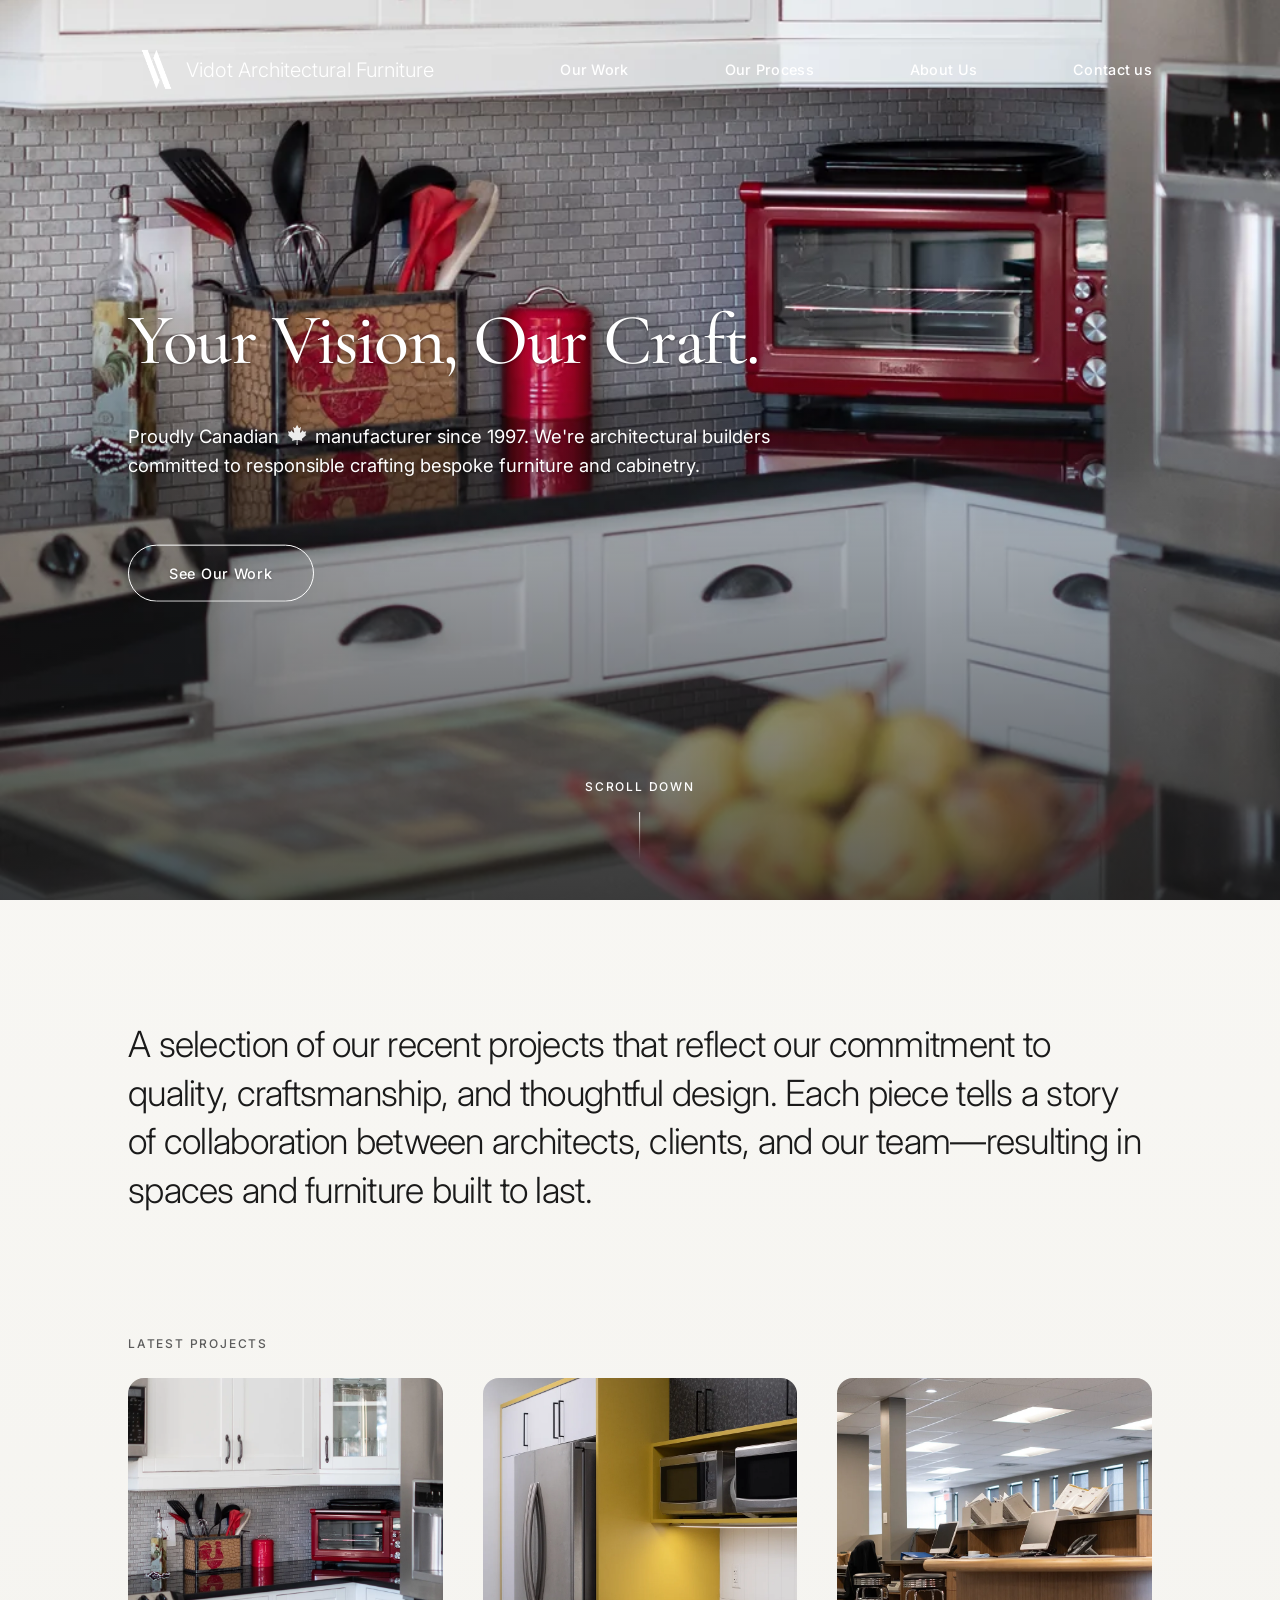
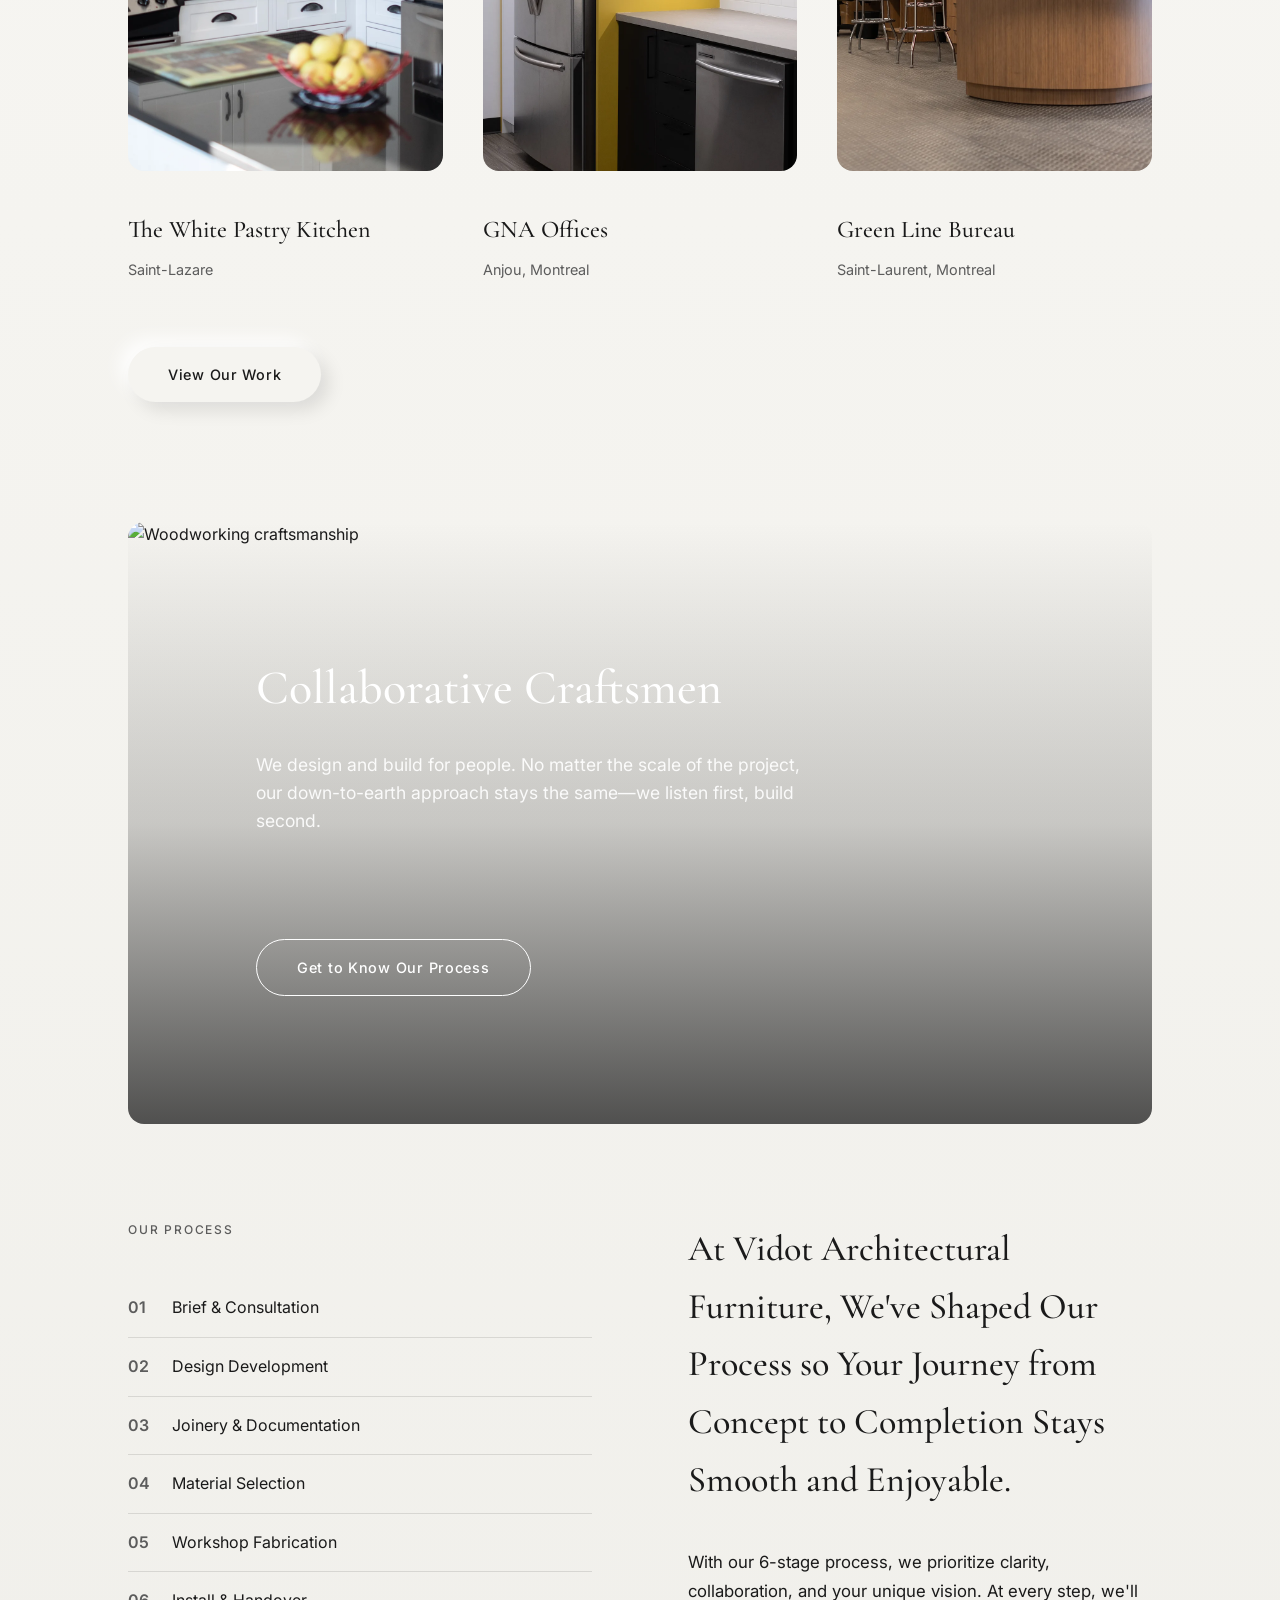
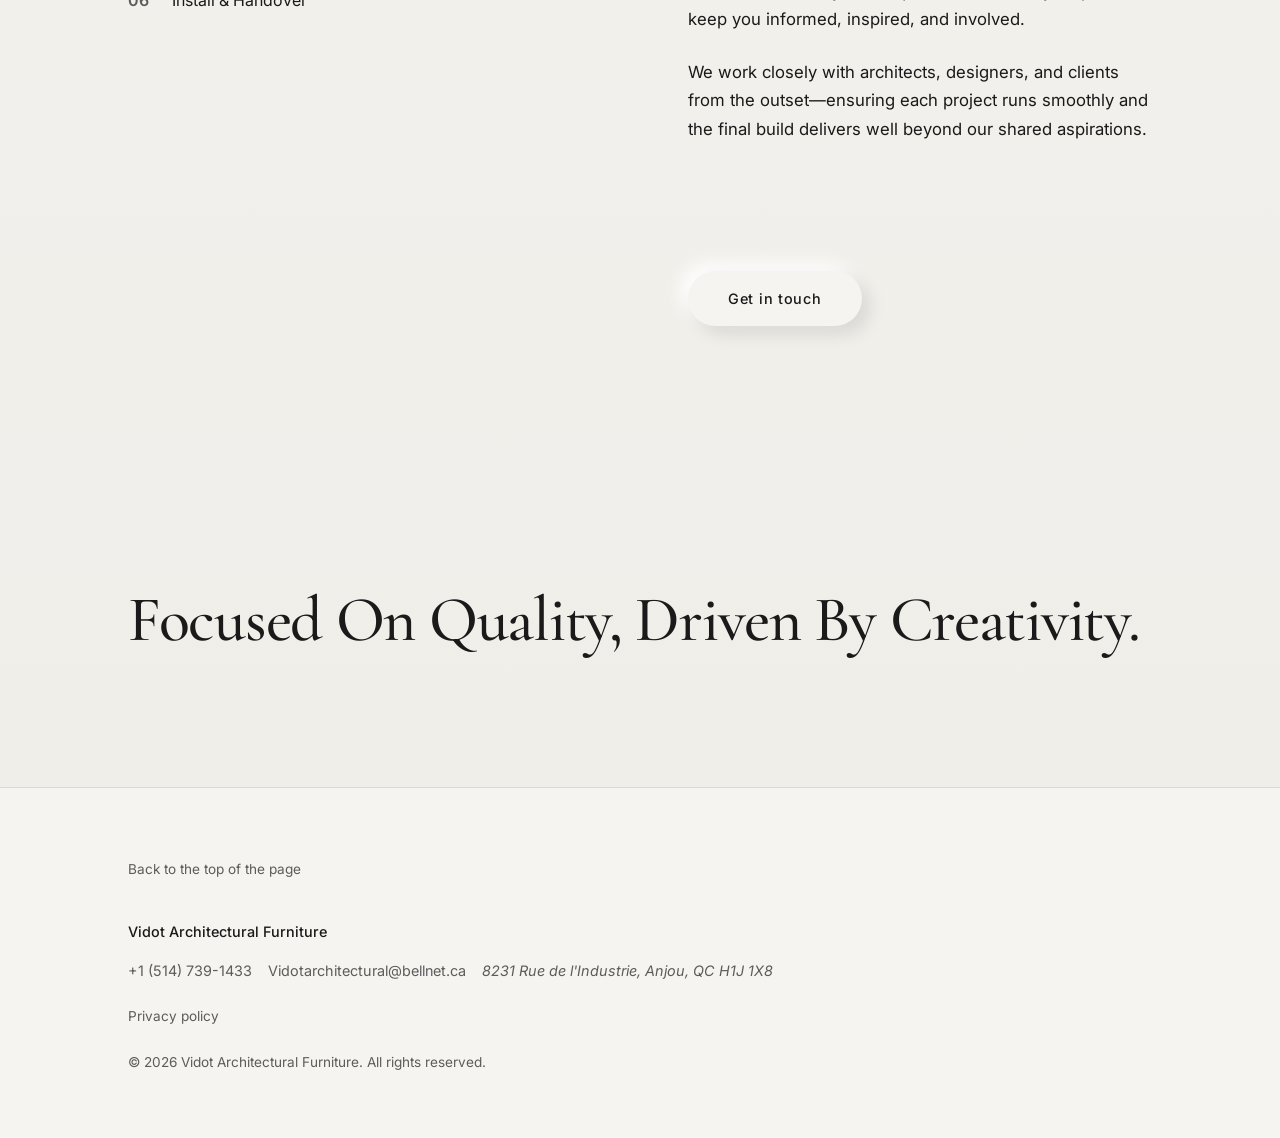
==== commit 23aac2d0: "Round hero media bottom corners on mobile; title-case process CTA Made-with: Cursor" ====
--- a/index.html
+++ b/index.html
@@ -125,7 +125,7 @@
                 <div class="process-hero-content">
                     <h2 class="section-title">Collaborative Craftsmen</h2>
                     <p class="section-tagline">We design and build for people. No matter the scale of the project, our down-to-earth approach stays the same—we listen first, build second.</p>
-                    <a href="#process-detail" class="btn btn-secondary">Get to know our process</a>
+                    <a href="#process-detail" class="btn btn-secondary">Get to Know Our Process</a>
                 </div>
             </div>
             <div id="process-detail" class="process-detail">
--- a/css/styles.css
+++ b/css/styles.css
@@ -1818,10 +1818,14 @@
         box-shadow: 0 2px 20px rgba(0, 0, 0, 0.04);
     }
 
-    /* Disable hero scroll animation on mobile */
+    /* Disable hero scroll animation on mobile; round bottom corners of hero media */
+    .hero-image {
+        border-radius: 0 0 var(--radius-image) var(--radius-image);
+    }
+
     .hero-image-wrapper.scrolled .hero-image {
         inset: 0;
-        border-radius: 0;
+        border-radius: 0 0 var(--radius-image) var(--radius-image);
         box-shadow: none;
     }
 
@@ -2057,6 +2061,11 @@
 
     .project-detail-title {
         font-size: clamp(2.5rem, 10vw, 6rem);
+        width: 100%;
+        max-width: 100%;
+        margin-left: auto;
+        margin-right: auto;
+        text-align: center;
     }
 
     /* Mobile typography – 768px */
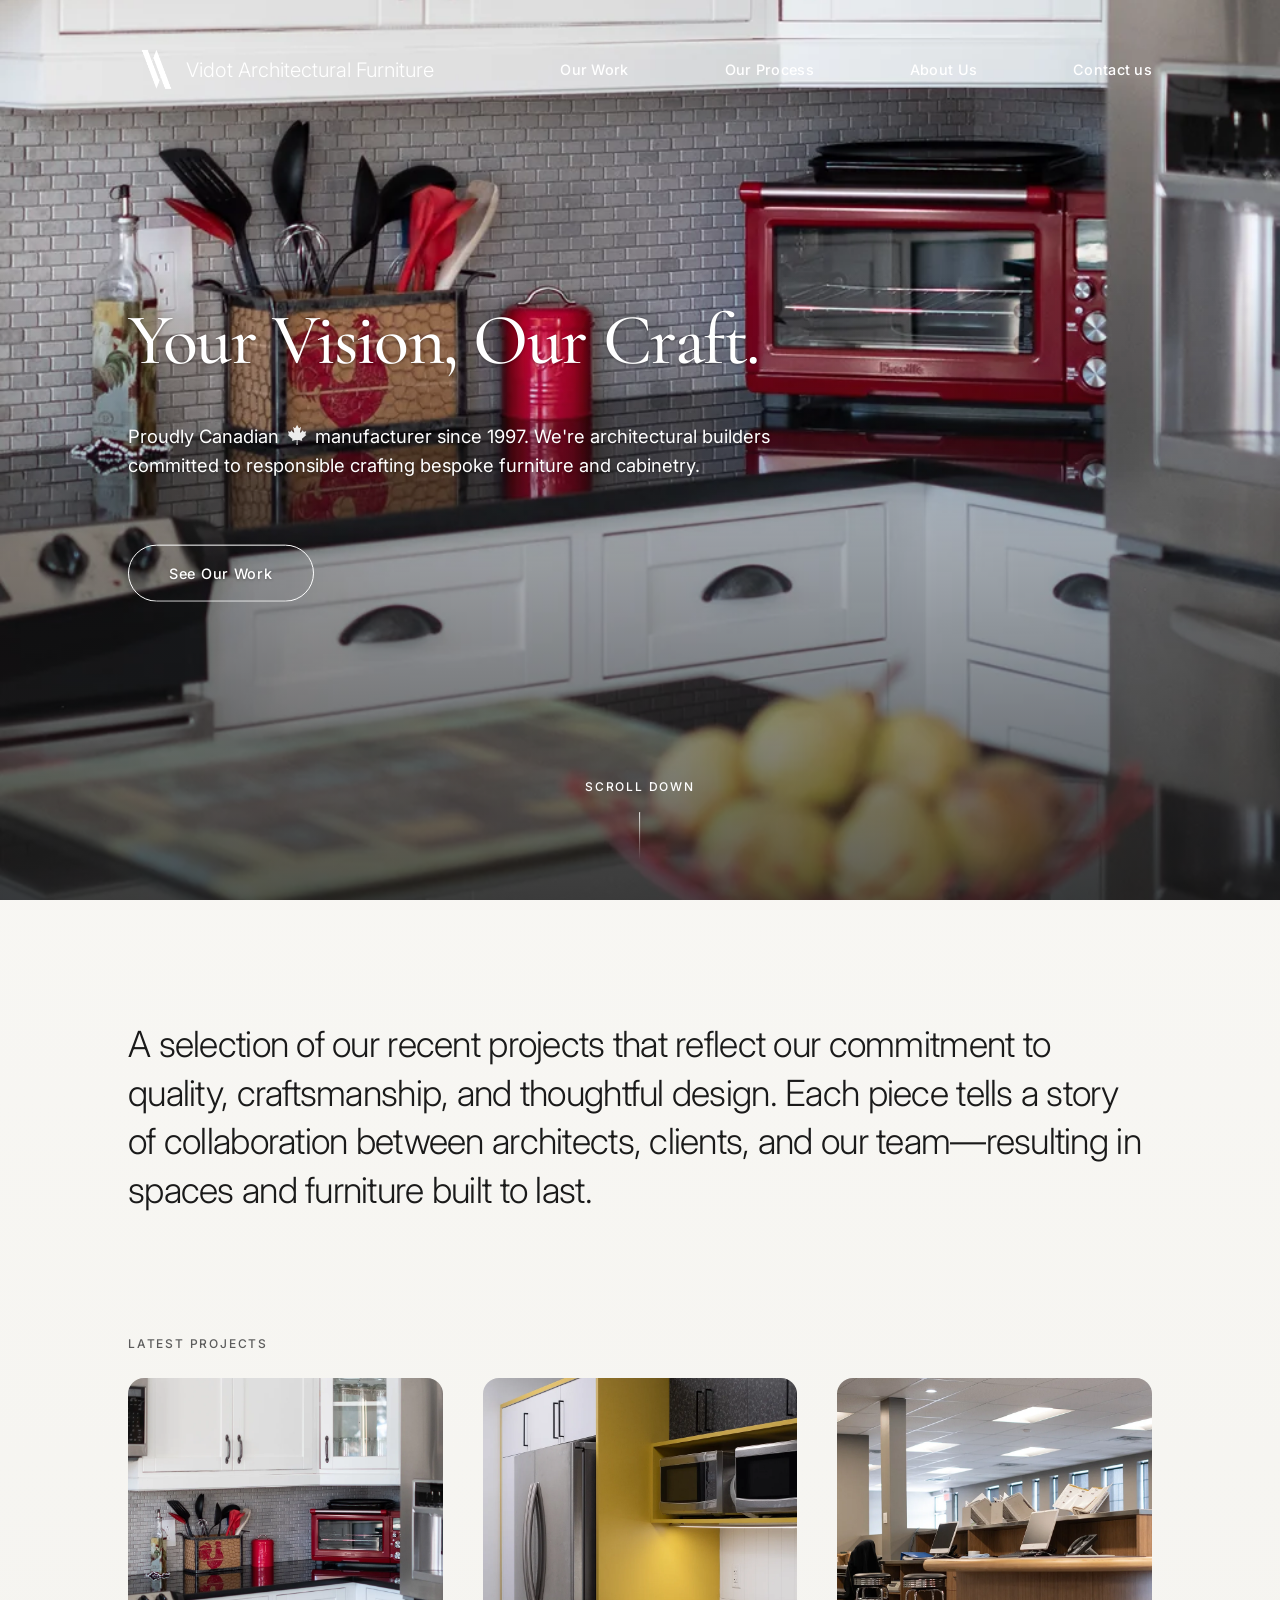
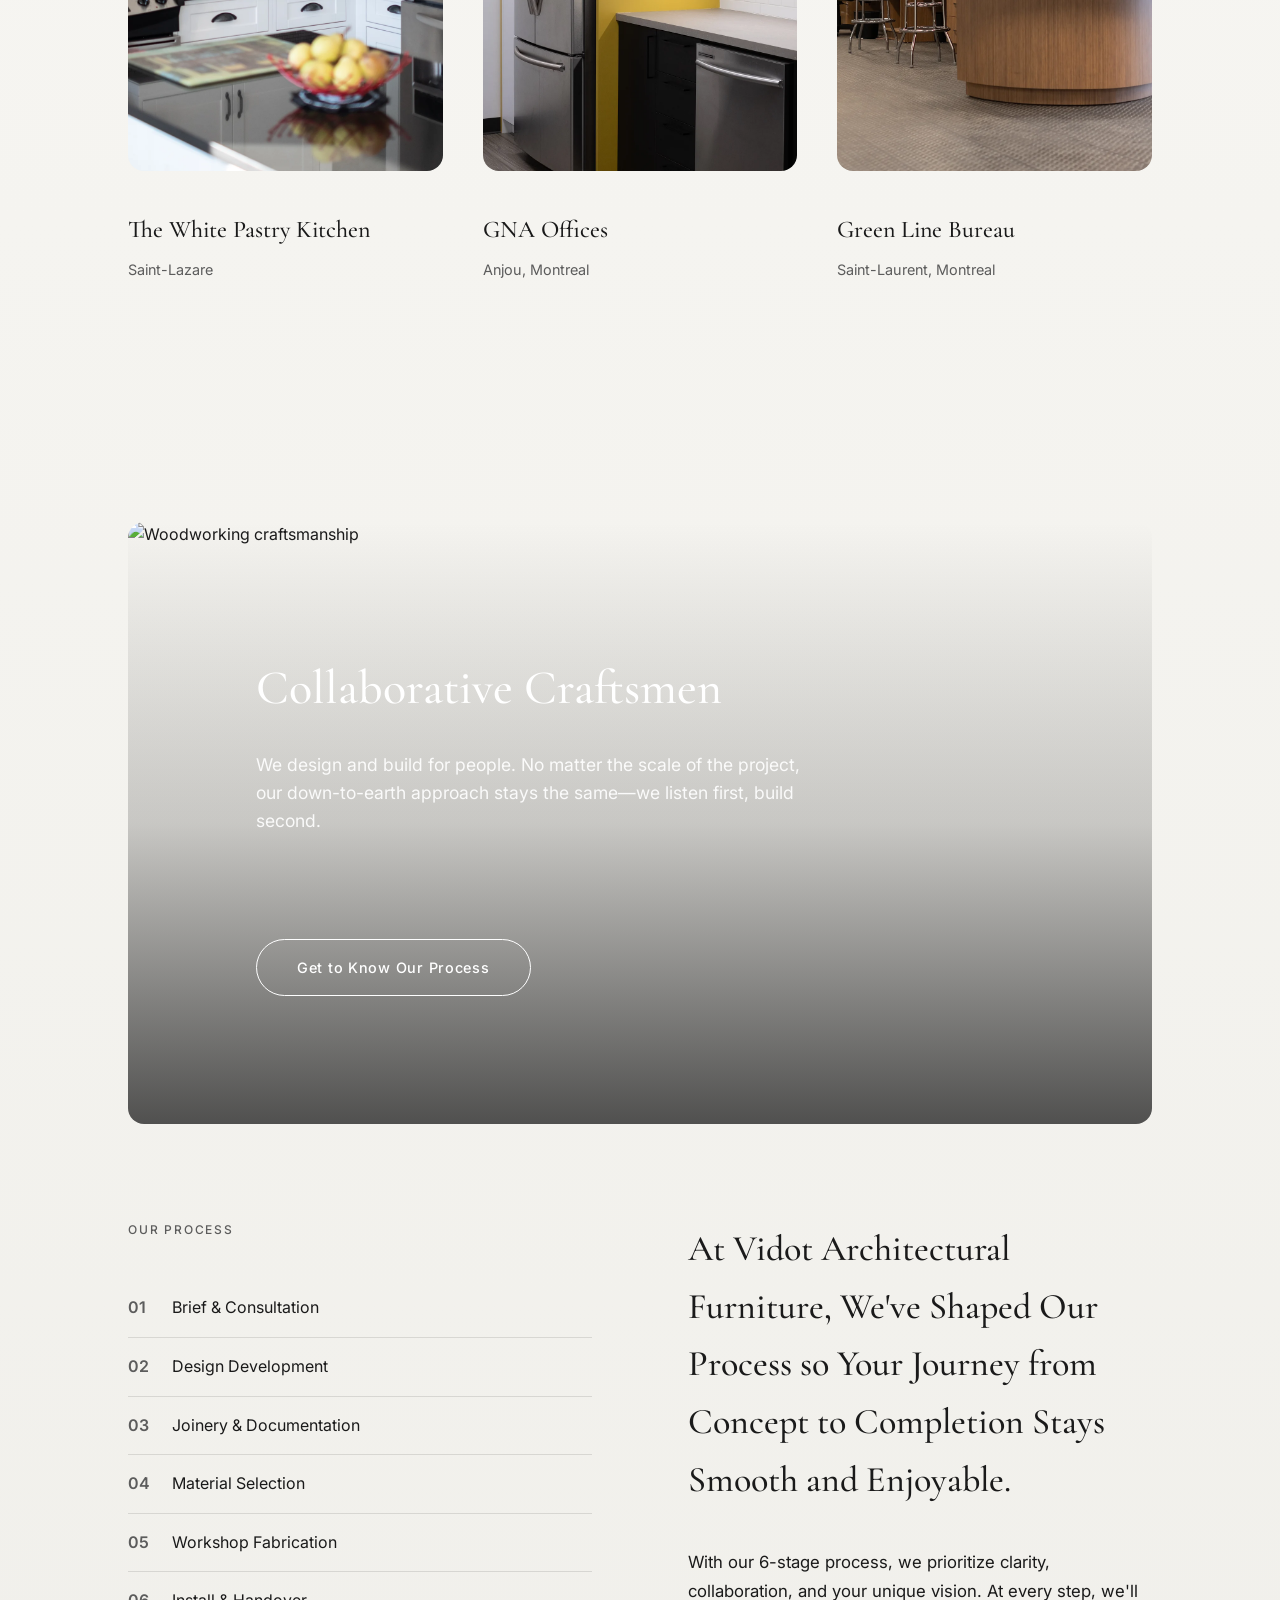
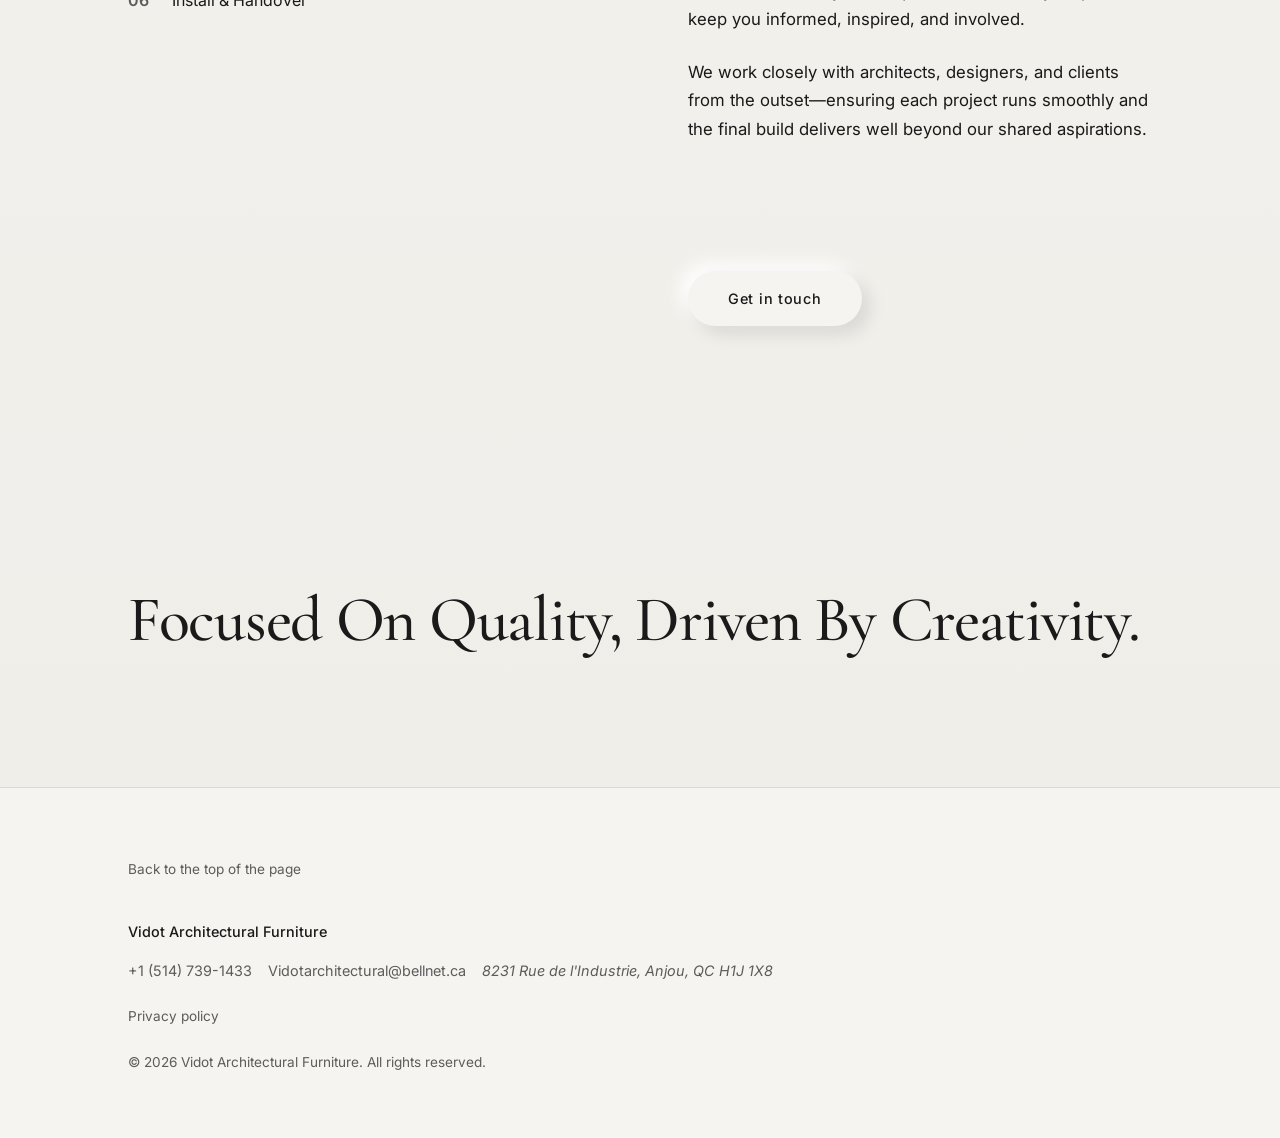
==== commit dc5996bc: "Mobile: shorter responsive copy, remove line-clamp truncation Made-with: Cursor" ====
--- a/index.html
+++ b/index.html
@@ -77,7 +77,7 @@
         </section>
 
         <section id="projects" class="projects">
-            <h2 class="projects-title animate-on-scroll">A selection of our recent projects that reflect our commitment to quality, craftsmanship, and thoughtful design. Each piece tells a story of collaboration between architects, clients, and our team—resulting in spaces and furniture built to last.</h2>
+            <h2 class="projects-title animate-on-scroll"><span class="only-desktop">A selection of our recent projects that reflect our commitment to quality, craftsmanship, and thoughtful design. Each piece tells a story of collaboration between architects, clients, and our team—resulting in spaces and furniture built to last.</span><span class="only-mobile">Recent work focused on quality, craft, and collaboration—spaces and furniture built to last.</span></h2>
             <p class="projects-label animate-on-scroll">Latest Projects</p>
             <div class="projects-grid">
                 <article class="project-card animate-on-scroll">
@@ -124,7 +124,7 @@
                 <img loading="lazy" src="https://images.unsplash.com/photo-1503387762-592deb58ef4e?w=1920&q=85" alt="Woodworking craftsmanship">
                 <div class="process-hero-content">
                     <h2 class="section-title">Collaborative Craftsmen</h2>
-                    <p class="section-tagline">We design and build for people. No matter the scale of the project, our down-to-earth approach stays the same—we listen first, build second.</p>
+                    <p class="section-tagline"><span class="only-desktop">We design and build for people. No matter the scale of the project, our down-to-earth approach stays the same—we listen first, build second.</span><span class="only-mobile">We design and build for people—listen first, build second.</span></p>
                     <a href="#process-detail" class="btn btn-secondary">Get to Know Our Process</a>
                 </div>
             </div>
@@ -142,9 +142,9 @@
                         </ol>
                     </div>
                     <div class="process-detail-right animate-on-scroll">
-                        <h3 class="process-detail-headline">At Vidot Architectural Furniture, We've Shaped Our Process so Your Journey from Concept to Completion Stays Smooth and Enjoyable.</h3>
-                        <p class="process-detail-text">With our 6-stage process, we prioritize clarity, collaboration, and your unique vision. At every step, we'll keep you informed, inspired, and involved.</p>
-                        <p class="process-detail-text">We work closely with architects, designers, and clients from the outset—ensuring each project runs smoothly and the final build delivers well beyond our shared aspirations.</p>
+                        <h3 class="process-detail-headline"><span class="only-desktop">At Vidot Architectural Furniture, We've Shaped Our Process so Your Journey from Concept to Completion Stays Smooth and Enjoyable.</span><span class="only-mobile">We’ve shaped our process so your journey from concept to completion stays smooth and enjoyable.</span></h3>
+                        <p class="process-detail-text"><span class="only-desktop">With our 6-stage process, we prioritize clarity, collaboration, and your unique vision. At every step, we'll keep you informed, inspired, and involved.</span><span class="only-mobile">Six stages—clear, collaborative, and built around your vision. We keep you informed and involved at every step.</span></p>
+                        <p class="process-detail-text"><span class="only-desktop">We work closely with architects, designers, and clients from the outset—ensuring each project runs smoothly and the final build delivers well beyond our shared aspirations.</span><span class="only-mobile">We partner with architects, designers, and clients from day one—so the finished build exceeds expectations.</span></p>
                         <a href="#contact" class="btn btn-secondary contact-trigger">Get in touch</a>
                     </div>
                 </div>
--- a/css/styles.css
+++ b/css/styles.css
@@ -53,6 +53,21 @@
     --transition: 0.3s ease;
 }
 
+/* Abbreviated copy on small screens (paired .only-desktop / .only-mobile in markup) */
+.only-mobile {
+    display: none !important;
+}
+
+@media (max-width: 768px) {
+    .only-desktop {
+        display: none !important;
+    }
+
+    .only-mobile {
+        display: block !important;
+    }
+}
+
 html {
     overflow-x: hidden;
     -webkit-tap-highlight-color: transparent;
@@ -1846,6 +1861,17 @@
         display: none;
     }
 
+    /* Easier to spot on load (sits higher above home indicator / safe area) */
+    .hero-scroll-indicator {
+        bottom: calc(var(--space-xl) + env(safe-area-inset-bottom, 0px));
+    }
+
+    /* Scroll-linked blur on hero media only (JS sets --hero-scroll-blur on mobile) */
+    .hero-image .hero-video,
+    .hero-image .hero-fallback-img {
+        filter: blur(var(--hero-scroll-blur, 0px));
+    }
+
     main {
         text-align: center;
     }
@@ -1893,10 +1919,6 @@
 
     .projects-title {
         margin-bottom: var(--space-xl);
-        display: -webkit-box;
-        -webkit-line-clamp: 4;
-        -webkit-box-orient: vertical;
-        overflow: hidden;
     }
 
     .project-image {
@@ -1927,38 +1949,6 @@
 
     .process-detail-headline {
         margin-bottom: var(--space-md);
-        display: -webkit-box;
-        -webkit-line-clamp: 3;
-        -webkit-box-orient: vertical;
-        overflow: hidden;
-    }
-
-    .section-tagline {
-        display: -webkit-box;
-        -webkit-line-clamp: 3;
-        -webkit-box-orient: vertical;
-        overflow: hidden;
-    }
-
-    .process-detail-text {
-        display: -webkit-box;
-        -webkit-line-clamp: 4;
-        -webkit-box-orient: vertical;
-        overflow: hidden;
-    }
-
-    .projects-page-intro {
-        display: -webkit-box;
-        -webkit-line-clamp: 4;
-        -webkit-box-orient: vertical;
-        overflow: hidden;
-    }
-
-    .about-contact-intro {
-        display: -webkit-box;
-        -webkit-line-clamp: 3;
-        -webkit-box-orient: vertical;
-        overflow: hidden;
     }
 
     .quote-cta {
@@ -1979,27 +1969,6 @@
     .project-quote {
         padding-left: var(--page-margin);
         padding-right: var(--page-margin);
-    }
-
-    .project-detail-intro {
-        display: -webkit-box;
-        -webkit-line-clamp: 4;
-        -webkit-box-orient: vertical;
-        overflow: hidden;
-    }
-
-    .project-section-content p {
-        display: -webkit-box;
-        -webkit-line-clamp: 4;
-        -webkit-box-orient: vertical;
-        overflow: hidden;
-    }
-
-    .project-gallery-description {
-        display: -webkit-box;
-        -webkit-line-clamp: 2;
-        -webkit-box-orient: vertical;
-        overflow: hidden;
     }
 
     .project-detail-meta {
@@ -2373,21 +2342,6 @@
         margin-top: var(--space-xs);
     }
 
-    .projects-title {
-        -webkit-line-clamp: 3;
-    }
-    .section-tagline {
-        -webkit-line-clamp: 2;
-    }
-    .process-detail-text,
-    .project-detail-intro,
-    .project-section-content p {
-        -webkit-line-clamp: 3;
-    }
-    .projects-page-intro {
-        -webkit-line-clamp: 3;
-    }
-
     /* Mobile typography – 480px */
     body {
         font-size: 16px;
@@ -2524,14 +2478,6 @@
 
     .footer {
         padding: var(--space-sm) var(--page-margin);
-    }
-
-    .projects-title {
-        -webkit-line-clamp: 3;
-    }
-    .section-tagline,
-    .about-contact-intro {
-        -webkit-line-clamp: 2;
     }
 
     /* Mobile typography – 375px */
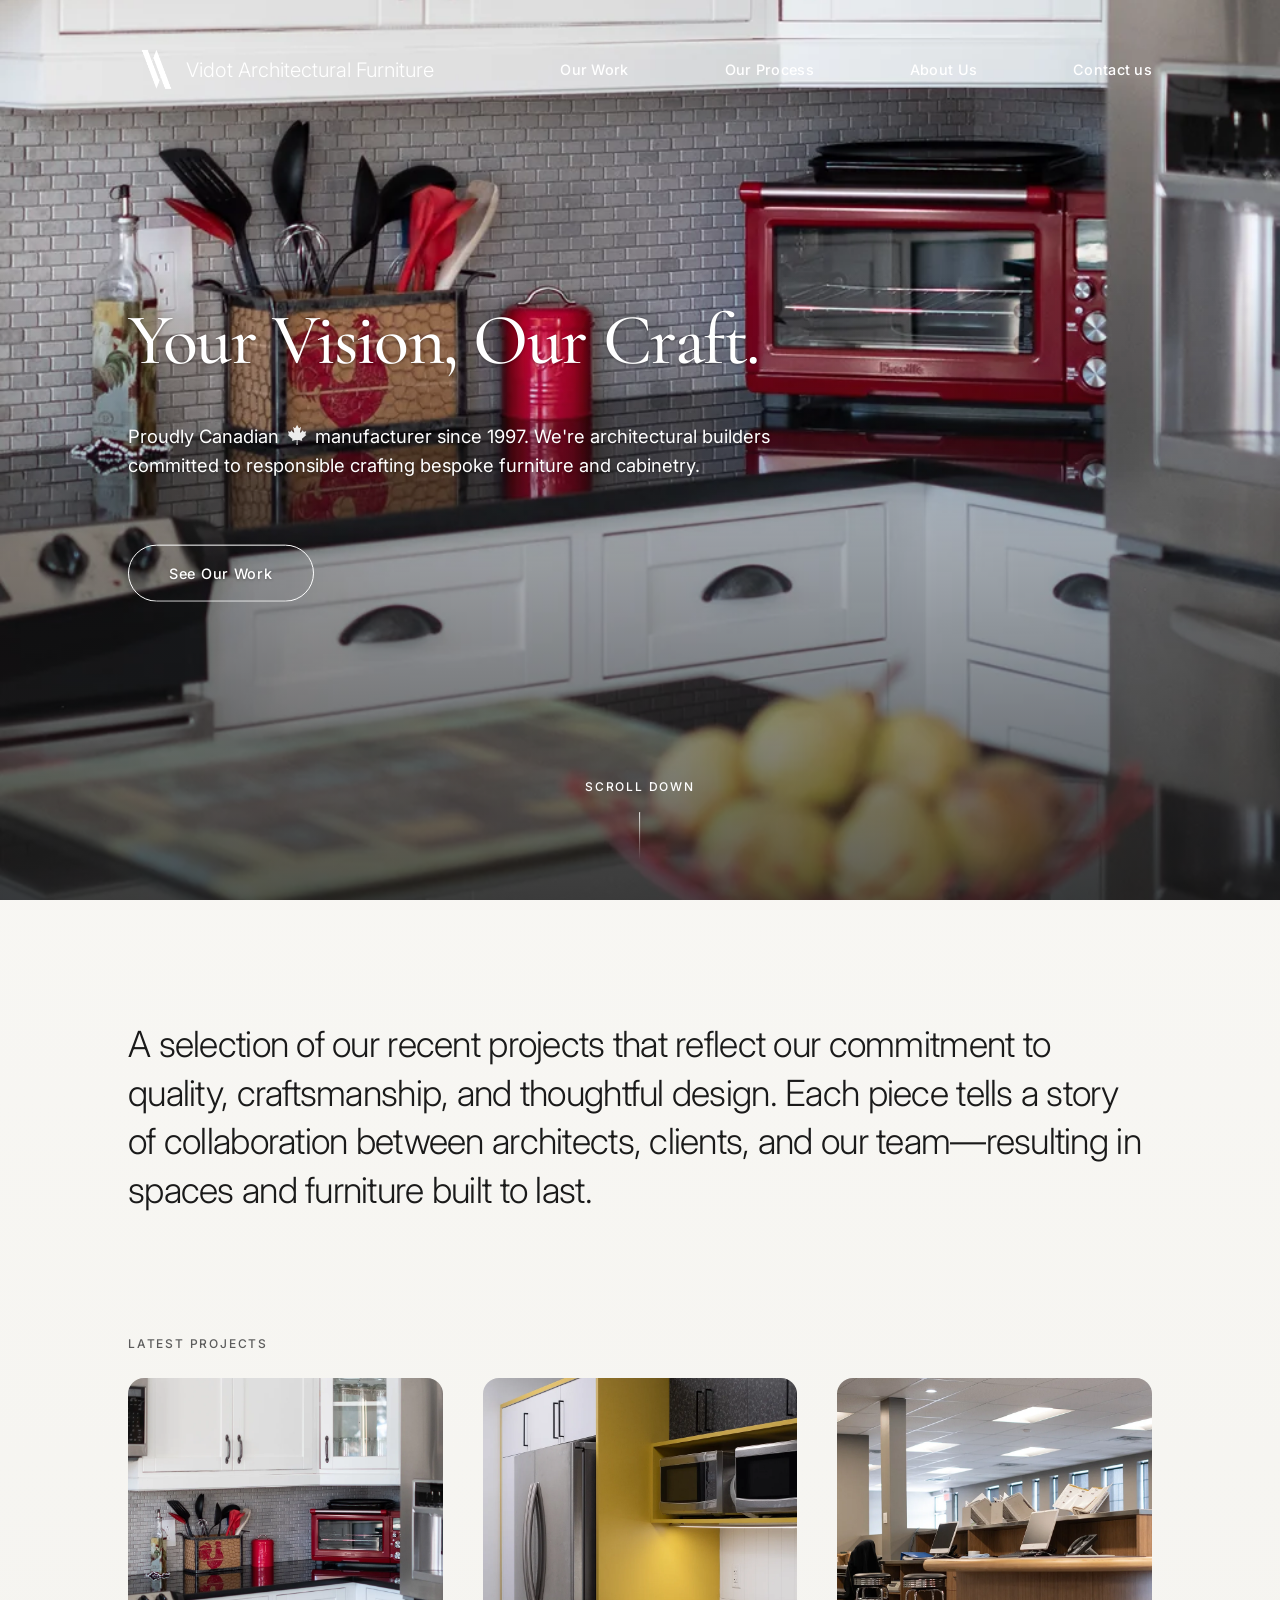
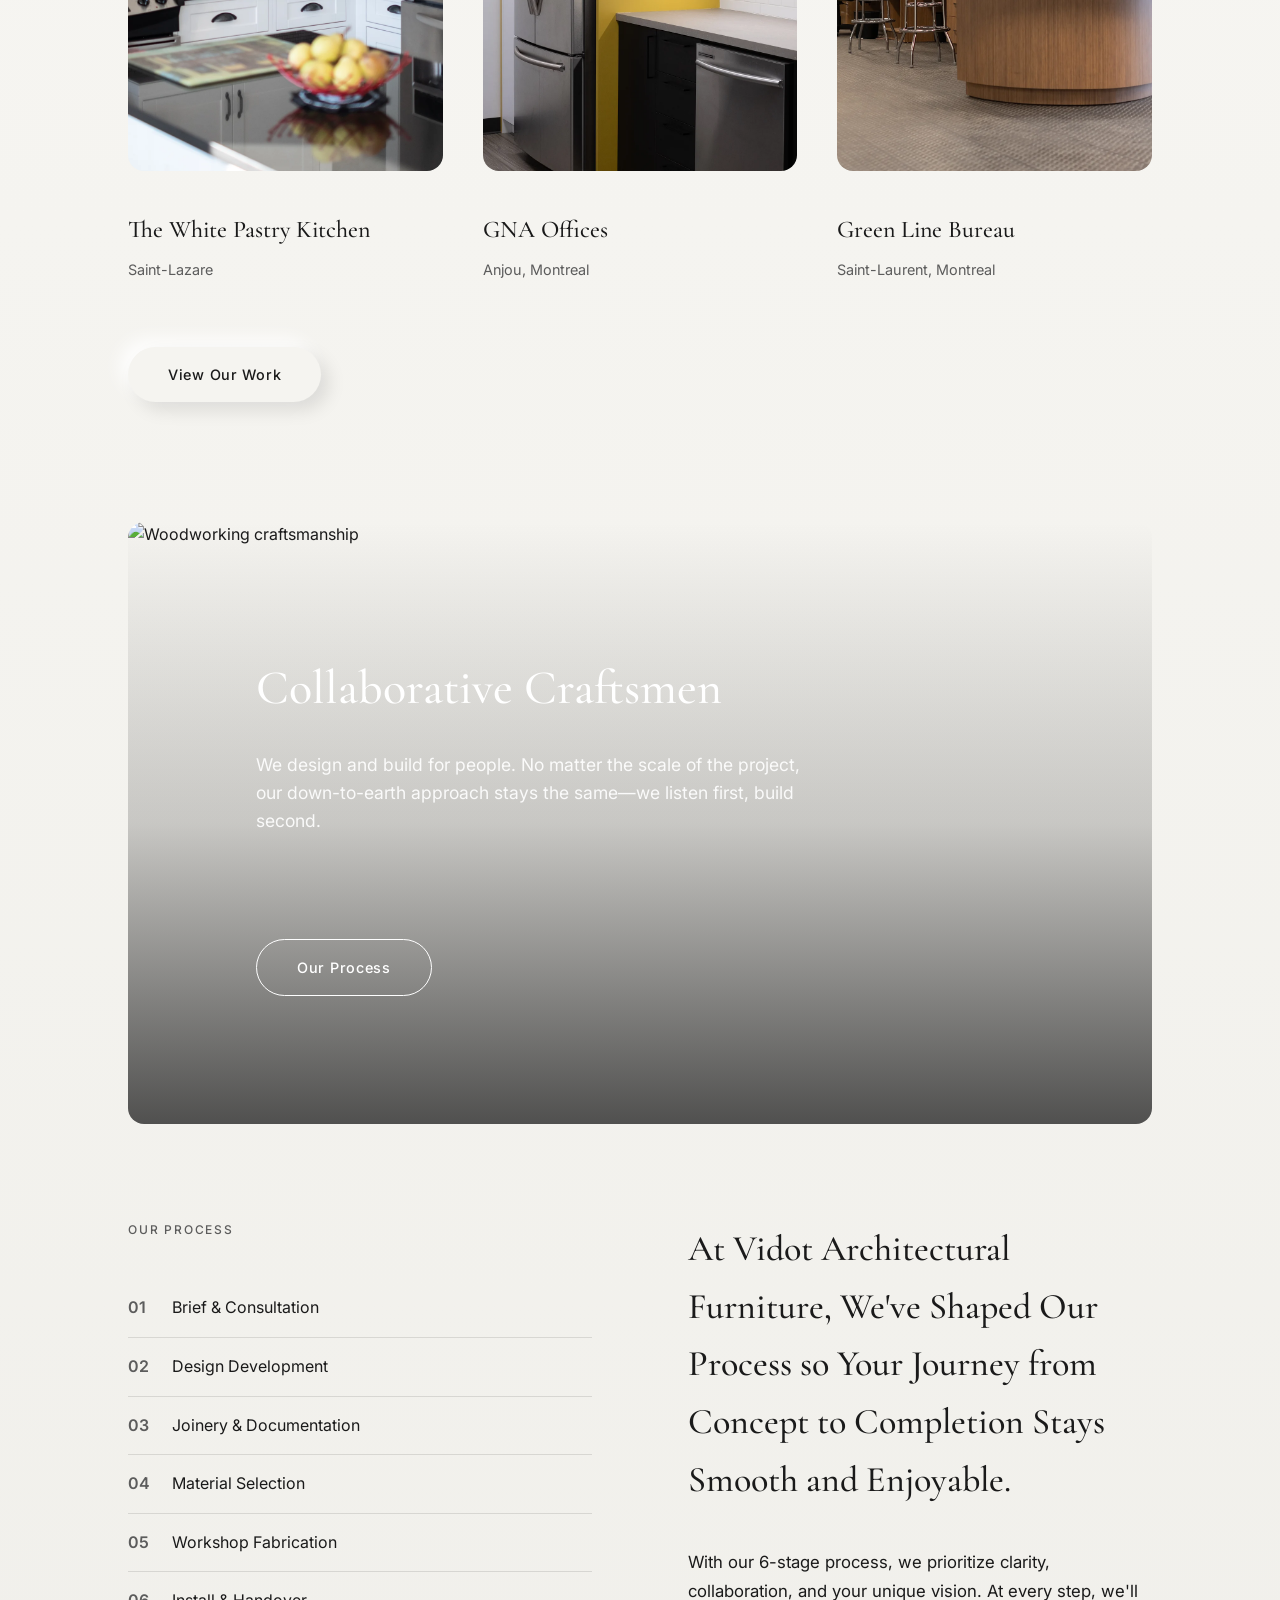
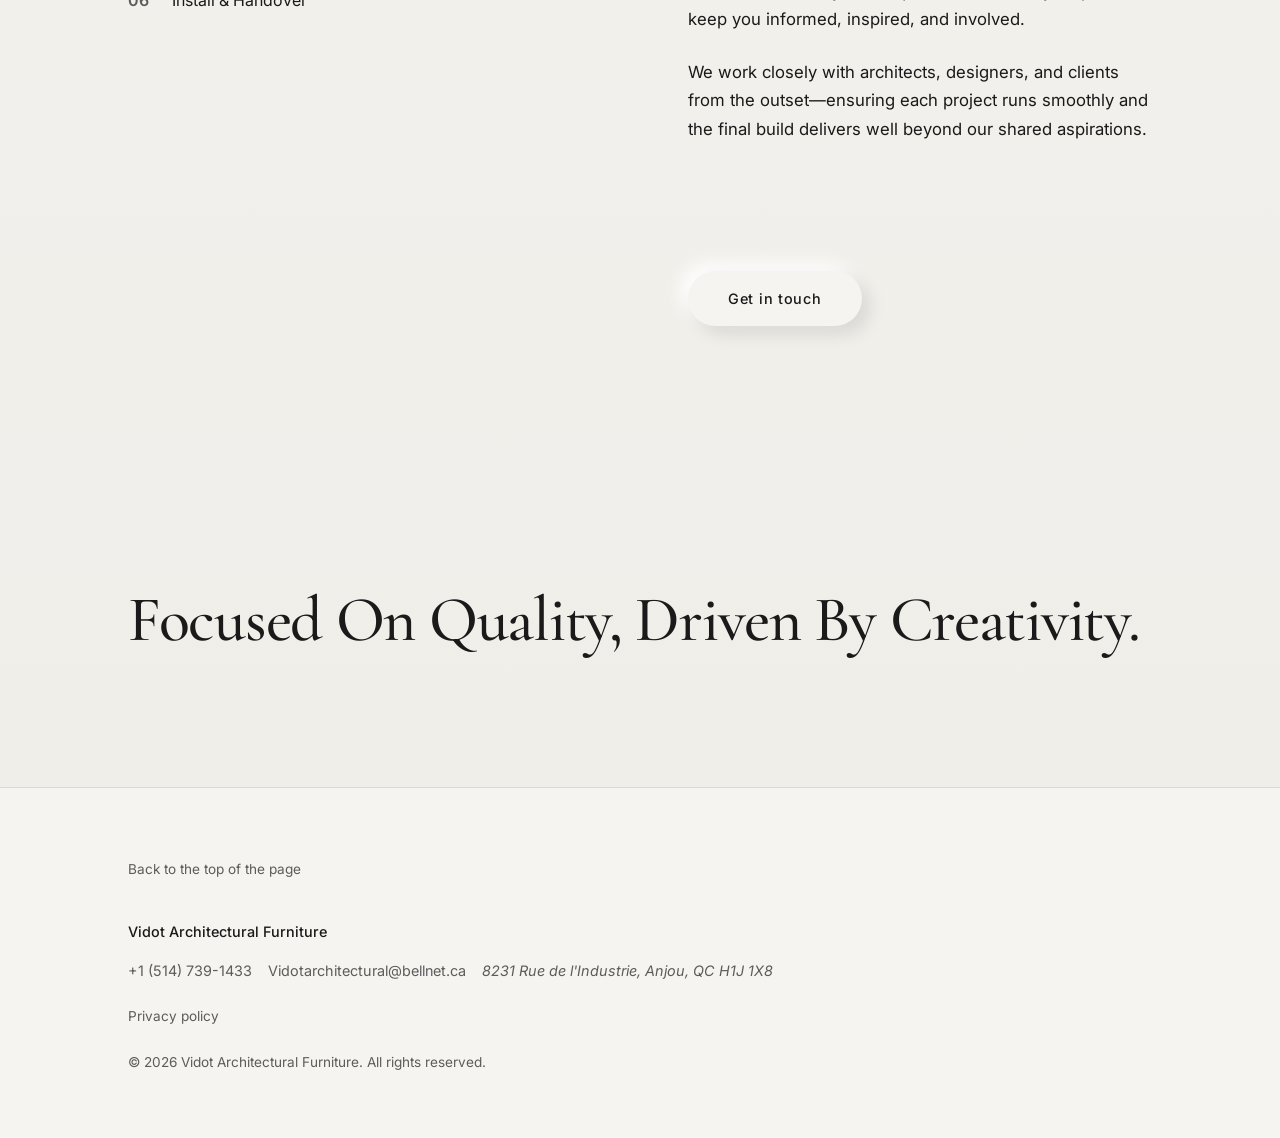
==== commit ae580e31: "Shorten process CTA label to Our Process Made-with: Cursor" ====
--- a/index.html
+++ b/index.html
@@ -125,7 +125,7 @@
                 <div class="process-hero-content">
                     <h2 class="section-title">Collaborative Craftsmen</h2>
                     <p class="section-tagline"><span class="only-desktop">We design and build for people. No matter the scale of the project, our down-to-earth approach stays the same—we listen first, build second.</span><span class="only-mobile">We design and build for people—listen first, build second.</span></p>
-                    <a href="#process-detail" class="btn btn-secondary">Get to Know Our Process</a>
+                    <a href="#process-detail" class="btn btn-secondary">Our Process</a>
                 </div>
             </div>
             <div id="process-detail" class="process-detail">
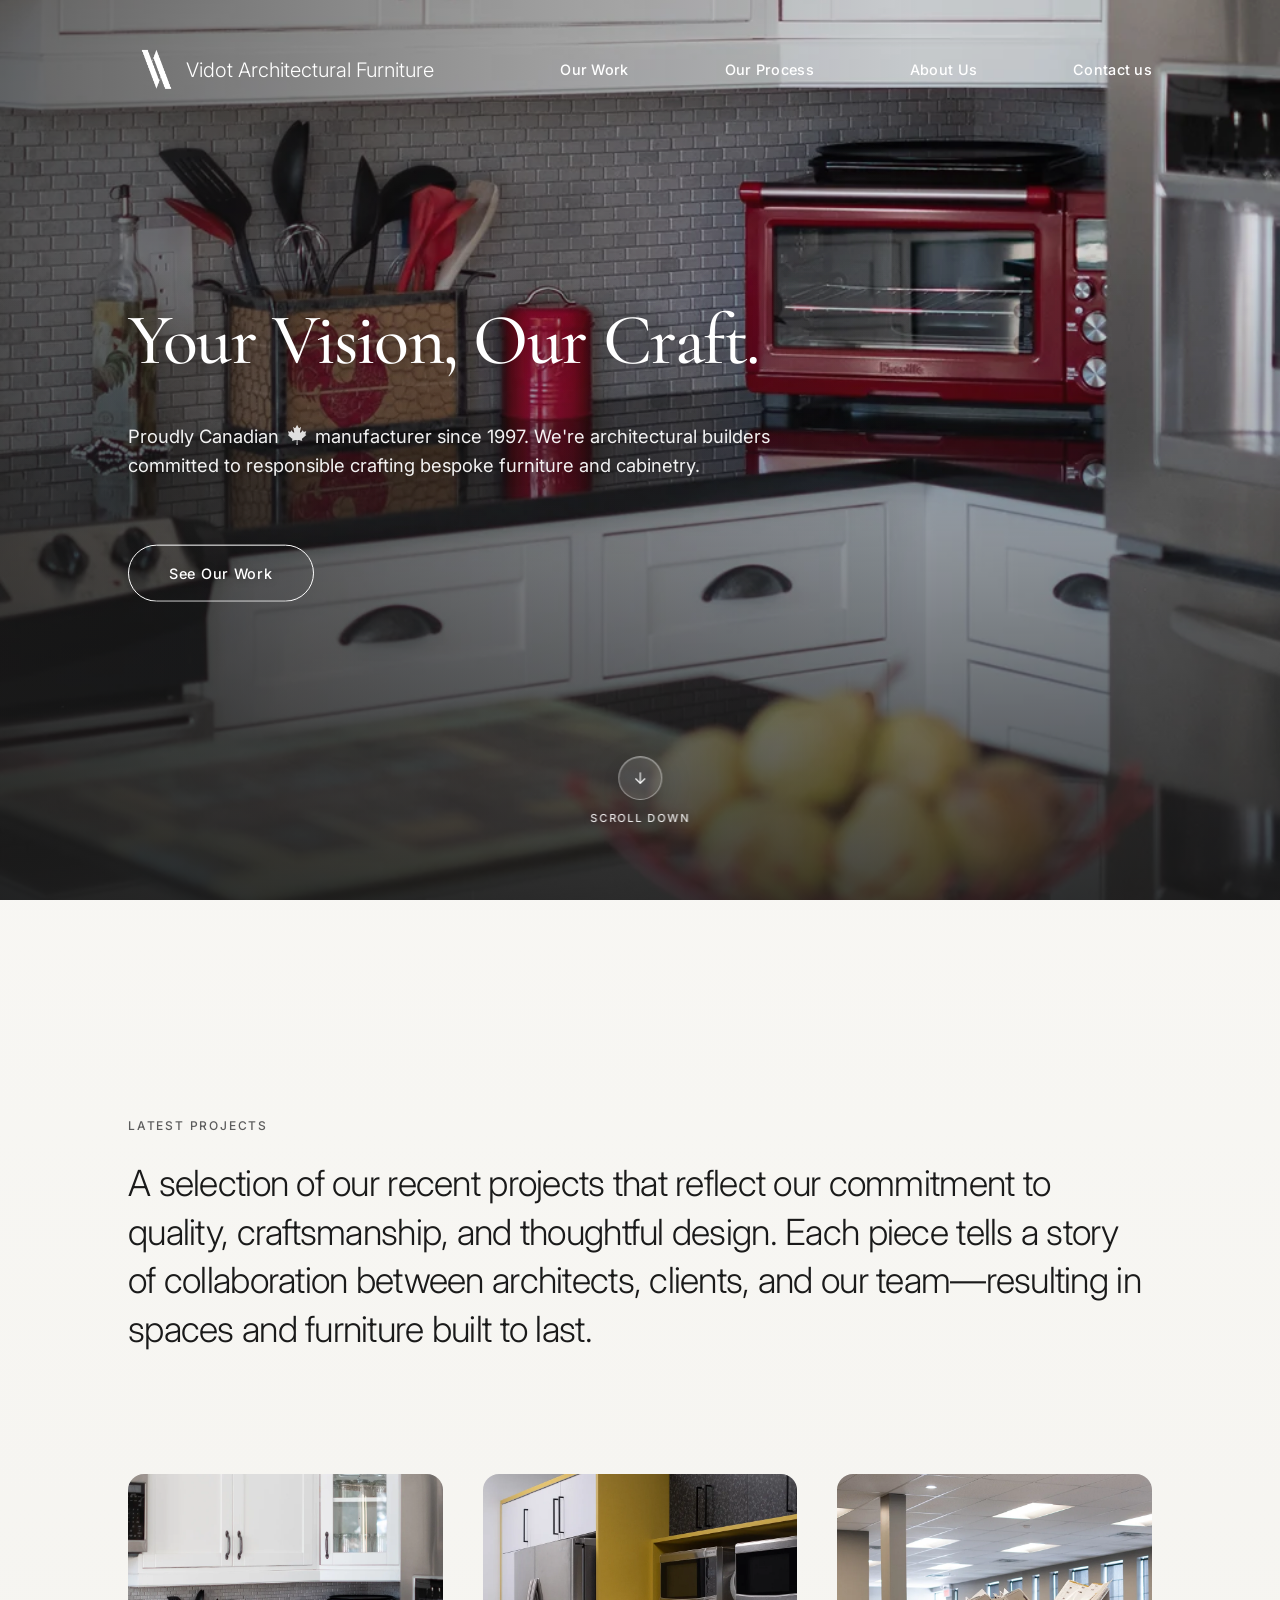
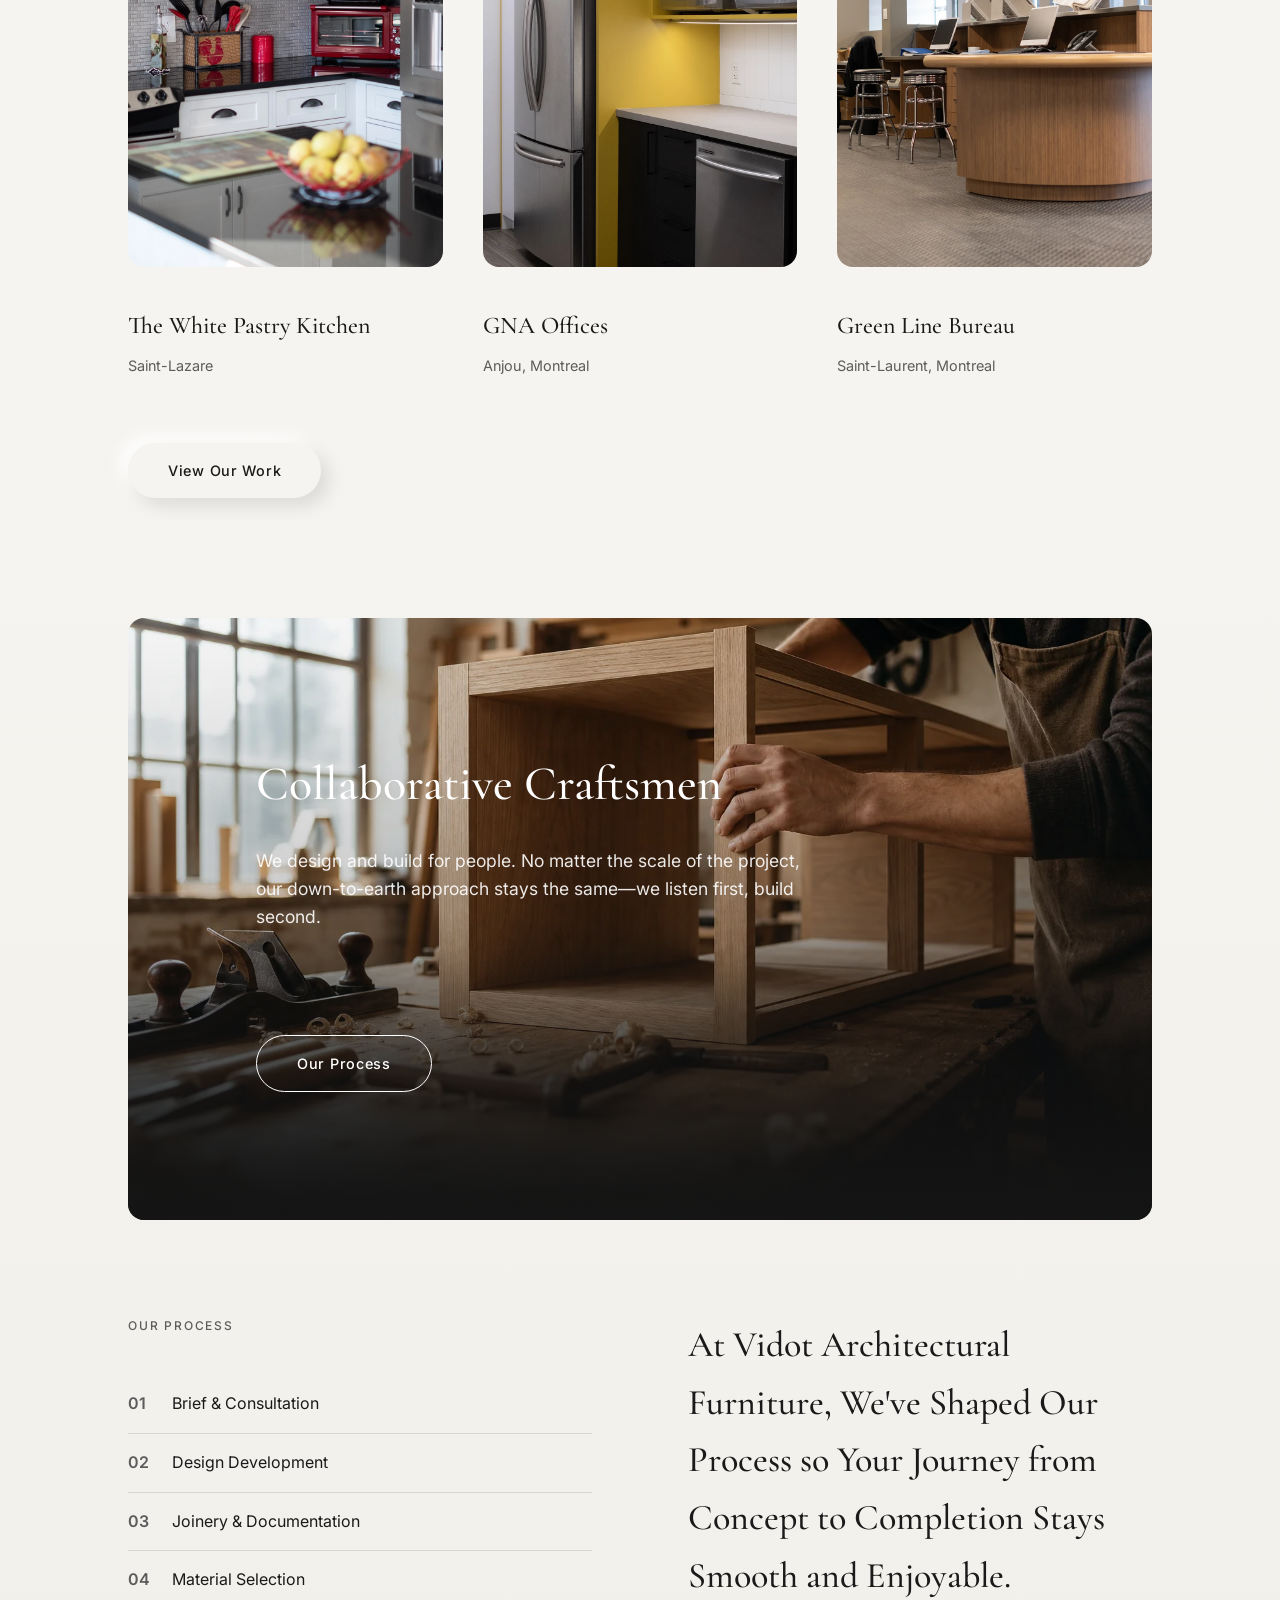
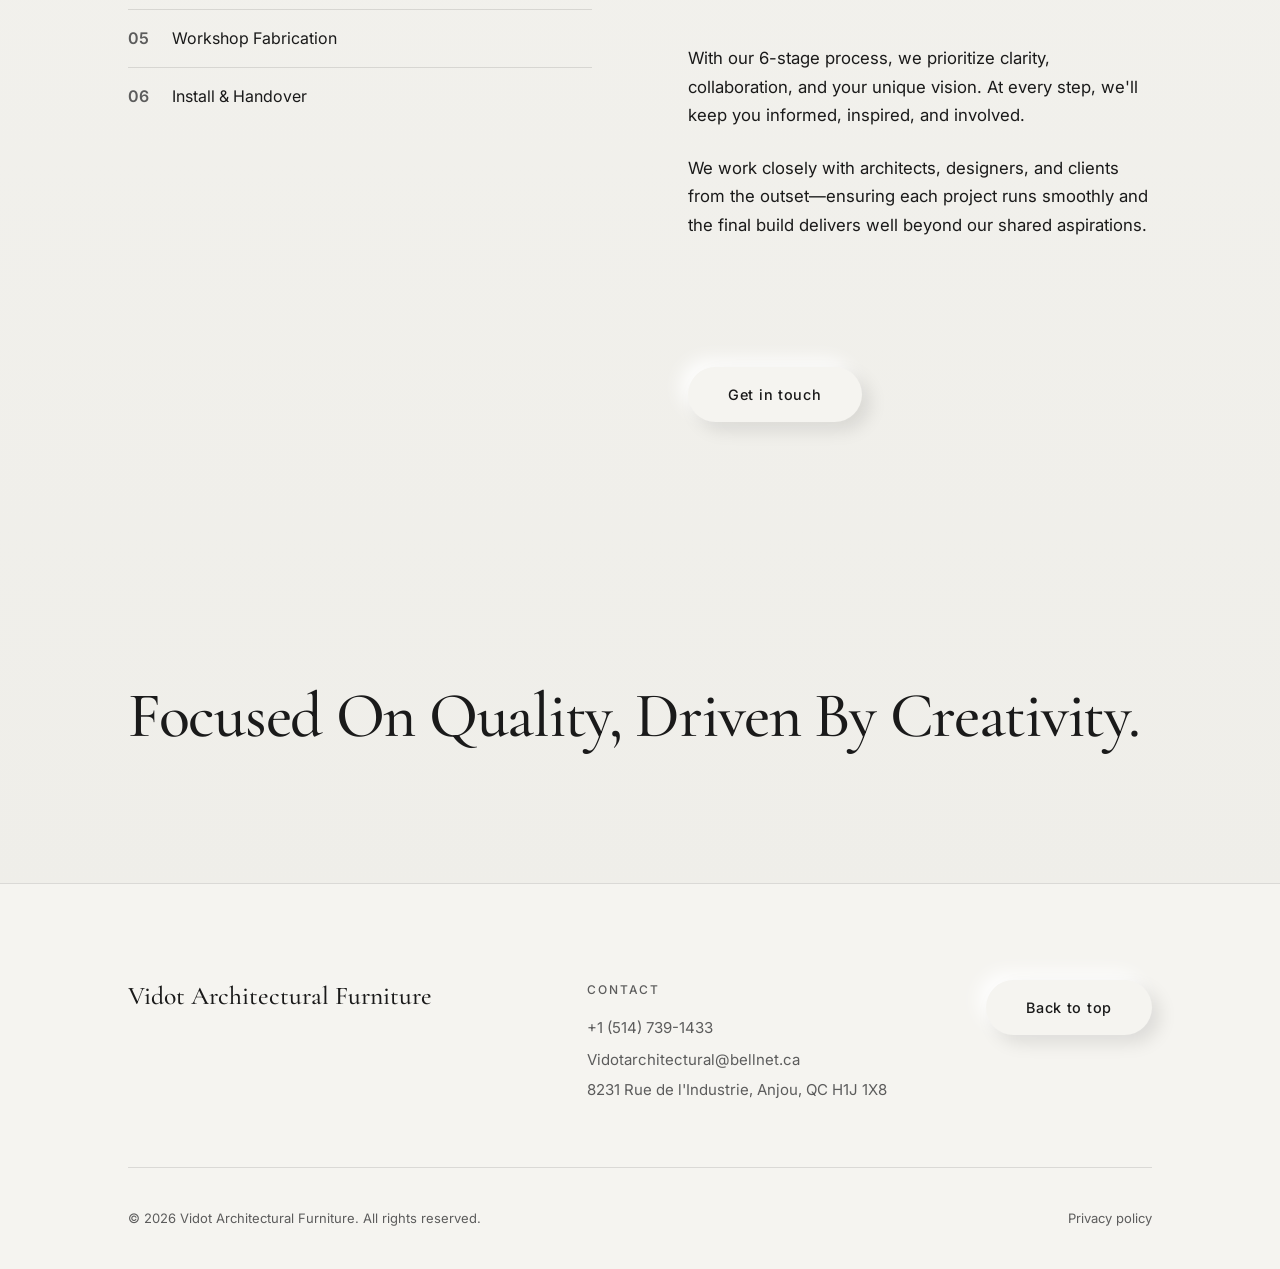
==== commit e84e4714: "Apply full-site design audit and production polish. Unifies typography, mobile layout, accessibility" ====
--- a/index.html
+++ b/index.html
@@ -24,7 +24,7 @@
     <link rel="apple-touch-icon" href="Image/apple-touch-icon.png" sizes="180x180">
     <link rel="preconnect" href="https://fonts.googleapis.com">
     <link rel="preconnect" href="https://fonts.gstatic.com" crossorigin>
-    <link href="https://fonts.googleapis.com/css2?family=Cormorant+Garamond:ital,wght@0,400;0,500;0,600;0,700;1,400&family=Inter:wght@100;200;300;400;500;600&display=swap" rel="stylesheet">
+    <link href="https://fonts.googleapis.com/css2?family=Cormorant+Garamond:ital,wght@0,500;1,500&family=Inter:wght@300;400;500;600&display=swap" rel="stylesheet">
     <script type="application/ld+json">
     {"@context":"https://schema.org","@type":"LocalBusiness","name":"Vidot Architectural Furniture Inc.","url":"https://www.vidotarchitectural.com/","image":"https://www.vidotarchitectural.com/Image/Projects/Project%201/Card-1.webp","telephone":"+1-514-739-1433","email":"Vidotarchitectural@bellnet.ca","address":{"@type":"PostalAddress","streetAddress":"8231 Rue de l'Industrie","addressLocality":"Anjou","addressRegion":"QC","postalCode":"H1J 1X8","addressCountry":"CA"},"foundingDate":"1997","openingHoursSpecification":[{"@type":"OpeningHoursSpecification","dayOfWeek":["Monday","Tuesday","Wednesday","Thursday","Friday"],"opens":"08:00","closes":"17:00"}],"priceRange":"$$"}
     </script>
@@ -70,15 +70,20 @@
                 </div>
                 <a href="#projects" class="btn btn-secondary hero-fade-in">See Our Work</a>
             </div>
-            <a href="#projects" class="hero-scroll-indicator" aria-label="Scroll down">
+            <a href="#projects" class="hero-scroll-indicator" aria-label="Scroll down to projects">
+                <span class="hero-scroll-ring" aria-hidden="true">
+                    <svg class="hero-scroll-chevron" xmlns="http://www.w3.org/2000/svg" viewBox="0 0 24 24" fill="none" stroke="currentColor" stroke-width="1.5" stroke-linecap="round" stroke-linejoin="round">
+                        <path d="M12 5v14"/>
+                        <path d="m6 13 6 6 6-6"/>
+                    </svg>
+                </span>
                 <span class="hero-scroll-text">Scroll down</span>
-                <span class="hero-scroll-line"></span>
             </a>
         </section>
 
         <section id="projects" class="projects">
-            <h2 class="projects-title animate-on-scroll"><span class="only-desktop">A selection of our recent projects that reflect our commitment to quality, craftsmanship, and thoughtful design. Each piece tells a story of collaboration between architects, clients, and our team—resulting in spaces and furniture built to last.</span><span class="only-mobile">Recent work focused on quality, craft, and collaboration—spaces and furniture built to last.</span></h2>
-            <p class="projects-label animate-on-scroll">Latest Projects</p>
+            <h2 class="projects-label animate-on-scroll">Latest Projects</h2>
+            <p class="projects-title animate-on-scroll"><span class="only-desktop">A selection of our recent projects that reflect our commitment to quality, craftsmanship, and thoughtful design. Each piece tells a story of collaboration between architects, clients, and our team—resulting in spaces and furniture built to last.</span><span class="only-mobile">Recent work focused on quality, craft, and collaboration—spaces and furniture built to last.</span></p>
             <div class="projects-grid">
                 <article class="project-card animate-on-scroll">
                     <a href="white-pastry-kitchen.html" class="project-link">
@@ -121,7 +126,7 @@
 
         <section id="process" class="process">
             <div class="process-hero">
-                <img loading="lazy" src="https://images.unsplash.com/photo-1503387762-592deb58ef4e?w=1920&q=85" alt="Woodworking craftsmanship">
+                <img loading="lazy" src="Image/process-hero-workshop.webp" alt="Craftsman assembling custom cabinetry in the workshop—hands-on fabrication and collaborative process">
                 <div class="process-hero-content">
                     <h2 class="section-title">Collaborative Craftsmen</h2>
                     <p class="section-tagline"><span class="only-desktop">We design and build for people. No matter the scale of the project, our down-to-earth approach stays the same—we listen first, build second.</span><span class="only-mobile">We design and build for people—listen first, build second.</span></p>
@@ -156,15 +161,25 @@
         </section>
 
         <footer id="contact" class="footer">
-            <a href="#main" class="back-to-top" aria-label="Back to top of page">Back to the top of the page</a>
-            
-            <div class="footer-info">
-                <p class="company-name">Vidot Architectural Furniture</p>
-                <a href="tel:+15147391433">+1 (514) 739-1433</a>
-                <a href="mailto:Vidotarchitectural@bellnet.ca">Vidotarchitectural@bellnet.ca</a>
-                <address>8231 Rue de l'Industrie, Anjou, QC H1J 1X8</address>
+            <div class="footer-main">
+                <div class="footer-brand">
+                    <p class="footer-company-name">Vidot Architectural Furniture</p>
+                </div>
+                <div class="footer-contact">
+                    <p class="footer-contact-label">Contact</p>
+                    <ul class="footer-contact-list">
+                        <li><a href="tel:+15147391433">+1 (514) 739-1433</a></li>
+                        <li><a href="mailto:Vidotarchitectural@bellnet.ca">Vidotarchitectural@bellnet.ca</a></li>
+                        <li>
+                            <address class="footer-address">8231 Rue de l'Industrie, Anjou, QC H1J 1X8</address>
+                        </li>
+                    </ul>
+                </div>
+                <a href="#main" class="btn btn-secondary back-to-top" aria-label="Back to top of page">Back to top</a>
+            </div>
+            <div class="footer-meta">
+                <p class="footer-copyright">© 2026 Vidot Architectural Furniture. All rights reserved.</p>
                 <p class="footer-privacy"><a href="privacy.html">Privacy policy</a></p>
-                <p class="footer-copyright">© 2026 Vidot Architectural Furniture. All rights reserved.</p>
             </div>
         </footer>
     </main>
--- a/css/styles.css
+++ b/css/styles.css
@@ -50,6 +50,12 @@
     --radius-image: 16px;
     --font-serif: 'Cormorant Garamond', Georgia, serif;
     --font-sans: 'Inter', -apple-system, BlinkMacSystemFont, sans-serif;
+    --font-weight-body: 400;
+    --font-weight-serif: 500;
+    --text-body-size: 1.05rem;
+    --text-body-leading: 1.7;
+    --label-size: 0.75rem;
+    --label-spacing: 0.15em;
     --transition: 0.3s ease;
 }
 
@@ -162,6 +168,7 @@
 body {
     font-family: var(--font-sans);
     font-size: 16px;
+    font-weight: var(--font-weight-body);
     line-height: 1.6;
     color: var(--color-text);
     background: transparent;
@@ -171,6 +178,29 @@
     min-height: 100%;
 }
 
+/* Serif titles — weight 500 for all display + section headings (Cormorant Garamond) */
+:is(
+    .hero-title,
+    .page-title,
+    .project-detail-title,
+    .quote-cta-text,
+    .projects-page .page-title,
+    .section-title,
+    .process-detail-headline,
+    .project-section-title,
+    .related-projects-title,
+    .project-info h3,
+    .related-project-info h3,
+    .about-heading,
+    .about-team-name,
+    .about-contact-headline,
+    .privacy-content .privacy-h2,
+    .contact-modal-title
+) {
+    font-weight: var(--font-weight-serif);
+    font-style: normal;
+}
+
 img {
     max-width: 100%;
     height: auto;
@@ -185,6 +215,16 @@
 
 button {
     touch-action: manipulation;
+}
+
+a:focus-visible,
+button:focus-visible {
+    outline: 2px solid var(--color-text);
+    outline-offset: 3px;
+}
+
+.nav-list a:focus-visible {
+    outline-offset: 5px;
 }
 
 ul {
@@ -259,7 +299,6 @@
 .nav-logo {
     font-family: var(--font-serif);
     font-size: 1.25rem;
-    font-weight: 600;
     letter-spacing: normal;
     display: flex;
     align-items: center;
@@ -269,6 +308,7 @@
 .nav-logo-text {
     font-family: 'Inter', sans-serif;
     font-weight: 300;
+    font-style: normal;
     letter-spacing: normal;
     white-space: nowrap;
 }
@@ -405,7 +445,21 @@
     inset: 0;
     z-index: 2;
     pointer-events: none;
-    background: linear-gradient(to top, rgba(26, 26, 26, 0.7) 0%, rgba(26, 26, 26, 0.3) 40%, transparent 70%);
+    /* Layered scrim: global veil + left reading zone + bottom anchor */
+    background:
+        linear-gradient(
+            to top,
+            rgba(26, 26, 26, 0.78) 0%,
+            rgba(26, 26, 26, 0.28) 42%,
+            transparent 72%
+        ),
+        linear-gradient(
+            to right,
+            rgba(26, 26, 26, 0.58) 0%,
+            rgba(26, 26, 26, 0.22) 42%,
+            transparent 72%
+        ),
+        rgba(26, 26, 26, 0.14);
 }
 
 .hero-content {
@@ -424,7 +478,19 @@
 .hero .hero-tagline,
 .hero .btn {
     color: #fff;
-    text-shadow: 0 1px 3px rgba(0, 0, 0, 0.3);
+}
+
+.hero .hero-title {
+    text-shadow: 0 2px 28px rgba(0, 0, 0, 0.42);
+}
+
+.hero .hero-tagline {
+    text-shadow: 0 1px 16px rgba(0, 0, 0, 0.38);
+    color: rgba(255, 255, 255, 0.94);
+}
+
+.hero .btn {
+    text-shadow: 0 1px 8px rgba(0, 0, 0, 0.25);
 }
 
 .hero .btn-secondary {
@@ -443,46 +509,114 @@
 
 .hero-scroll-indicator {
     position: absolute;
-    bottom: var(--space-lg);
+    bottom: calc(var(--space-xl) + env(safe-area-inset-bottom, 0px));
     left: 50%;
     transform: translateX(-50%);
     z-index: 1;
     display: flex;
     flex-direction: column;
     align-items: center;
-    gap: var(--space-sm);
+    gap: 0.625rem;
+    min-width: 44px;
+    min-height: 44px;
+    padding: var(--space-xs);
     color: #fff;
-    opacity: 0.9;
+    text-decoration: none;
+    transition: opacity var(--transition), transform var(--transition);
+}
+
+.hero-scroll-indicator:hover,
+.hero-scroll-indicator:focus-visible {
+    color: #fff;
+}
+
+.hero-scroll-ring {
+    display: flex;
+    align-items: center;
+    justify-content: center;
+    width: 2.75rem;
+    height: 2.75rem;
+    border-radius: 50%;
+    border: 1px solid rgba(255, 255, 255, 0.42);
+    background: rgba(255, 255, 255, 0.1);
+    backdrop-filter: blur(10px);
+    -webkit-backdrop-filter: blur(10px);
+    box-shadow:
+        0 8px 32px rgba(0, 0, 0, 0.18),
+        inset 0 1px 0 rgba(255, 255, 255, 0.28);
+    transition:
+        background var(--transition),
+        border-color var(--transition),
+        box-shadow var(--transition),
+        transform var(--transition);
+}
+
+.hero-scroll-chevron {
+    width: 1.125rem;
+    height: 1.125rem;
+    display: block;
+}
+
+.hero-scroll-text {
+    font-size: 0.6875rem;
+    font-weight: 500;
+    letter-spacing: 0.16em;
+    text-transform: uppercase;
+    opacity: 0.88;
+    text-shadow: 0 1px 12px rgba(0, 0, 0, 0.4);
     transition: opacity var(--transition);
 }
 
-.hero-scroll-indicator:hover {
+@media (prefers-reduced-motion: no-preference) {
+    .hero-scroll-chevron {
+        animation: hero-scroll-bob 2.4s cubic-bezier(0.45, 0, 0.55, 1) infinite;
+    }
+
+    .hero-scroll-indicator:hover .hero-scroll-ring,
+    .hero-scroll-indicator:focus-visible .hero-scroll-ring {
+        transform: translateY(-3px);
+    }
+}
+
+@keyframes hero-scroll-bob {
+    0%, 100% {
+        transform: translateY(-1px);
+        opacity: 0.72;
+    }
+    50% {
+        transform: translateY(4px);
+        opacity: 1;
+    }
+}
+
+.hero-scroll-indicator:hover .hero-scroll-ring,
+.hero-scroll-indicator:focus-visible .hero-scroll-ring {
+    background: rgba(255, 255, 255, 0.2);
+    border-color: rgba(255, 255, 255, 0.72);
+    box-shadow:
+        0 10px 36px rgba(0, 0, 0, 0.22),
+        inset 0 1px 0 rgba(255, 255, 255, 0.38);
+}
+
+.hero-scroll-indicator:hover .hero-scroll-text,
+.hero-scroll-indicator:focus-visible .hero-scroll-text {
     opacity: 1;
 }
 
-.hero-scroll-text {
-    font-size: 0.75rem;
-    font-weight: 500;
-    letter-spacing: 0.15em;
-    text-transform: uppercase;
-}
-
-.hero-scroll-line {
-    width: 1px;
-    height: 48px;
-    background: linear-gradient(to bottom, rgba(255,255,255,0.9), transparent);
-    border-radius: 2px;
-    animation: scroll-line-pulse 2s ease-in-out infinite;
-}
-
-@keyframes scroll-line-pulse {
-    0%, 100% { opacity: 0.4; transform: scaleY(0.6); transform-origin: top; }
-    50% { opacity: 1; transform: scaleY(1); transform-origin: top; }
+.hero-scroll-indicator:focus-visible .hero-scroll-ring {
+    outline: 2px solid rgba(255, 255, 255, 0.85);
+    outline-offset: 3px;
 }
 
 body.scrolled-past-hero .hero-scroll-indicator {
     opacity: 0;
     pointer-events: none;
+}
+
+@media (prefers-reduced-motion: reduce) {
+    .hero-scroll-chevron {
+        animation: none;
+    }
 }
 
 .hero-text-group {
@@ -494,7 +628,6 @@
 .hero-title {
     font-family: var(--font-serif);
     font-size: clamp(2.5rem, 6vw, 4.5rem);
-    font-weight: 500;
     line-height: 1.15;
     letter-spacing: -0.02em;
     margin-bottom: var(--space-lg);
@@ -567,9 +700,10 @@
 }
 
 .projects-label {
-    font-size: 0.75rem;
+    font-family: var(--font-sans);
+    font-size: var(--label-size);
     font-weight: 500;
-    letter-spacing: 0.15em;
+    letter-spacing: var(--label-spacing);
     text-transform: uppercase;
     color: var(--color-muted);
     margin-top: var(--space-2xl);
@@ -635,7 +769,6 @@
 .project-info h3 {
     font-family: var(--font-serif);
     font-size: 1.5rem;
-    font-weight: 500;
     margin-bottom: var(--space-xs);
 }
 
@@ -657,7 +790,9 @@
 .projects-cta .btn,
 .process-detail .btn,
 .about-contact-cta .btn,
-.footer .btn {
+.footer .btn,
+.privacy-content .btn,
+.contact-modal .btn {
     border: none;
     border-radius: 9999px;
     box-shadow:
@@ -669,14 +804,16 @@
 .projects-cta .btn-secondary,
 .process-detail .btn-secondary,
 .about-contact-cta .btn-secondary,
-.footer .btn {
+.footer .btn-secondary,
+.privacy-content .btn-secondary {
     background: var(--color-bg);
 }
 
 /* Primary: dark fill with soft raised bevel */
 .projects-cta .btn-primary,
 .process-detail .btn-primary,
-.about-contact-cta .btn-primary {
+.about-contact-cta .btn-primary,
+.contact-modal .btn-primary {
     background: var(--color-text);
     color: var(--color-bg);
     box-shadow:
@@ -689,7 +826,9 @@
 .process-detail .btn-primary:hover,
 .process-detail .btn-primary:focus-visible,
 .about-contact-cta .btn-primary:hover,
-.about-contact-cta .btn-primary:focus-visible {
+.about-contact-cta .btn-primary:focus-visible,
+.contact-modal .btn-primary:hover,
+.contact-modal .btn-primary:focus-visible {
     box-shadow:
         4px 4px 8px rgba(0, 0, 0, 0.2),
         inset 1px 1px 2px rgba(0, 0, 0, 0.2);
@@ -701,8 +840,10 @@
 .process-detail .btn-secondary:focus-visible,
 .about-contact-cta .btn-secondary:hover,
 .about-contact-cta .btn-secondary:focus-visible,
-.footer .btn:hover,
-.footer .btn:focus-visible {
+.footer .btn-secondary:hover,
+.footer .btn-secondary:focus-visible,
+.privacy-content .btn-secondary:hover,
+.privacy-content .btn-secondary:focus-visible {
     background: var(--color-text);
     color: var(--color-bg);
     box-shadow:
@@ -710,15 +851,6 @@
         inset 0 1px 0 rgba(255, 255, 255, 0.1);
 }
 
-.projects-cta .btn-primary:hover,
-.projects-cta .btn-primary:focus-visible,
-.process-detail .btn-primary:hover,
-.process-detail .btn-primary:focus-visible,
-.about-contact-cta .btn-primary:hover,
-.about-contact-cta .btn-primary:focus-visible {
-    background: var(--color-text);
-}
-
 .projects-page {
     padding-top: calc(var(--space-3xl) + 120px);
     padding-inline: var(--page-margin);
@@ -727,7 +859,6 @@
 .projects-page .page-title {
     font-family: var(--font-serif);
     font-size: clamp(3rem, 12vw, 8rem);
-    font-weight: 500;
     line-height: 0.9;
     letter-spacing: -0.04em;
     margin-bottom: var(--space-2xl);
@@ -758,7 +889,7 @@
     grid-column: 1 / -1;
     font-family: var(--font-sans);
     font-size: clamp(1.25rem, 2.5vw, 1.5rem);
-    font-weight: 400;
+    font-weight: var(--font-weight-body);
     line-height: 1.75;
     letter-spacing: 0.01em;
     color: var(--color-text);
@@ -850,9 +981,9 @@
 }
 
 .process-detail-label {
-    font-size: 0.75rem;
+    font-size: var(--label-size);
     font-weight: 500;
-    letter-spacing: 0.15em;
+    letter-spacing: var(--label-spacing);
     text-transform: uppercase;
     color: var(--color-muted);
     margin-bottom: var(--space-lg);
@@ -916,7 +1047,6 @@
 .process-detail-headline {
     font-family: var(--font-serif);
     font-size: clamp(1.75rem, 3vw, 2.25rem);
-    font-weight: 500;
     margin-bottom: var(--space-lg);
     color: var(--color-text);
     max-width: 36em;
@@ -940,18 +1070,18 @@
 .about-heading {
     font-family: var(--font-serif);
     font-size: clamp(1.5rem, 2.5vw, 2rem);
-    font-weight: 600;
     margin-bottom: var(--space-lg);
     margin-top: 0;
     color: var(--color-text);
 }
 
 .about-content {
-    padding: var(--space-3xl) var(--page-margin) var(--space-3xl);
+    padding: var(--space-3xl) var(--page-margin) var(--space-2xl);
 }
 
 .about-content .process-detail-grid {
     gap: var(--space-2xl);
+    text-align: left;
 }
 
 .about-content .process-detail-label {
@@ -963,16 +1093,12 @@
 }
 
 .about-content .process-detail-right .process-detail-text:last-of-type {
-    margin-bottom: var(--space-xl);
-}
-
-.about-content .process-detail-headline {
-    font-weight: 600;
+    margin-bottom: 0;
 }
 
 .about-team {
     padding-top: 0;
-    padding-bottom: var(--space-3xl);
+    padding-bottom: var(--space-2xl);
     padding-left: 0;
     padding-right: 0;
 }
@@ -1003,6 +1129,7 @@
     width: 100%;
     padding-left: var(--page-margin);
     padding-right: var(--page-margin);
+    text-align: left;
 }
 
 .about-team-grid {
@@ -1047,9 +1174,9 @@
 
 .about-team-role {
     display: block;
-    font-size: 0.75rem;
+    font-size: var(--label-size);
     font-weight: 500;
-    letter-spacing: 0.15em;
+    letter-spacing: var(--label-spacing);
     text-transform: uppercase;
     color: var(--color-muted);
     margin-bottom: var(--space-xs);
@@ -1058,7 +1185,6 @@
 .about-team-name {
     font-family: var(--font-serif);
     font-size: clamp(1.25rem, 2vw, 1.5rem);
-    font-weight: 500;
     color: var(--color-text);
     margin-bottom: var(--space-md);
 }
@@ -1069,7 +1195,7 @@
 
 /* About contact CTA */
 .about-contact-cta {
-    padding: var(--space-3xl) var(--page-margin);
+    padding: var(--space-2xl) var(--page-margin);
     border-top: 1px solid var(--color-border);
     border-bottom: 1px solid var(--color-border);
 }
@@ -1081,7 +1207,6 @@
 .about-contact-headline {
     font-family: var(--font-serif);
     font-size: clamp(2rem, 4vw, 2.5rem);
-    font-weight: 600;
     color: var(--color-text);
     margin-bottom: var(--space-lg);
     letter-spacing: 0.01em;
@@ -1089,38 +1214,80 @@
 }
 
 .about-contact-intro {
-    font-size: 1.05rem;
-    font-weight: 400;
-    line-height: 1.7;
+    font-size: var(--text-body-size);
+    font-weight: var(--font-weight-body);
+    line-height: var(--text-body-leading);
     color: var(--color-text);
     margin: 0;
     max-width: 28em;
+}
+
+.about-contact-actions {
+    margin-top: var(--space-lg);
+    display: flex;
+    justify-content: flex-start;
+}
+
+.about-contact-actions .btn {
+    width: auto;
+    max-width: 100%;
 }
 
 .about-contact-layout {
     display: grid;
     grid-template-columns: 1fr 1fr;
     column-gap: var(--space-2xl);
-    row-gap: var(--space-3xl);
+    row-gap: var(--space-2xl);
     align-items: start;
     max-width: none;
     width: 100%;
 }
 
-/* Full-width row under headline + image (row was previously trapped in the left column) */
-.about-contact-layout > .about-contact-row {
+/* Full-width block: contact box + workshop note (keeps note tight under the card) */
+.about-contact-layout > .about-contact-details-wrap {
     grid-column: 1 / -1;
+    display: flex;
+    flex-direction: column;
+    gap: var(--space-md);
+}
+
+.about-contact-details-box {
+    margin: 0;
+    width: 100%;
+    max-width: none;
+    padding-left: var(--page-margin);
+    padding-right: var(--page-margin);
+    text-align: left;
+}
+
+.about-contact-cta .about-contact-details-box {
+    margin-left: 0;
+    margin-right: 0;
+}
+
+.about-contact-details-box .about-contact-row {
+    gap: var(--space-xl) var(--space-2xl);
+}
+
+.about-contact-workshop-note {
+    margin: 0;
+    font-size: 0.95rem;
+    font-style: italic;
+    opacity: 0.75;
+    color: var(--color-text);
+    text-align: left;
 }
 
 .about-contact-info {
     padding: 0;
     min-width: 0;
+    text-align: left;
 }
 
 .about-contact-row {
     display: grid;
     grid-template-columns: repeat(3, minmax(0, 1fr));
-    gap: var(--space-2xl) var(--space-3xl);
+    gap: var(--space-xl) var(--space-2xl);
 }
 
 .about-contact-block {
@@ -1138,8 +1305,8 @@
     aspect-ratio: 4 / 3;
     background: var(--color-bg);
     align-self: start;
-    justify-self: center;
-    width: 85%;
+    justify-self: stretch;
+    width: 100%;
 }
 
 .about-contact-image img {
@@ -1149,9 +1316,9 @@
 }
 
 .about-contact-label {
-    font-size: 0.75rem;
+    font-size: var(--label-size);
     font-weight: 500;
-    letter-spacing: 0.15em;
+    letter-spacing: var(--label-spacing);
     text-transform: uppercase;
     color: var(--color-muted);
     display: block;
@@ -1159,8 +1326,8 @@
 }
 
 .about-contact-item {
-    font-size: 1.1rem;
-    line-height: 1.7;
+    font-size: var(--text-body-size);
+    line-height: var(--text-body-leading);
     color: var(--color-text);
     margin-bottom: var(--space-sm);
     overflow-wrap: anywhere;
@@ -1173,7 +1340,7 @@
 
 .about-contact-item strong {
     font-family: var(--font-serif);
-    font-weight: 500;
+    font-weight: var(--font-weight-serif);
     font-size: 1.15rem;
 }
 
@@ -1194,8 +1361,8 @@
 }
 
 .process-detail-text {
-    font-size: 1.05rem;
-    line-height: 1.7;
+    font-size: var(--text-body-size);
+    line-height: var(--text-body-leading);
     color: var(--color-text);
     margin-bottom: var(--space-md);
 }
@@ -1207,7 +1374,6 @@
 .section-title {
     font-family: var(--font-serif);
     font-size: clamp(2rem, 4vw, 3rem);
-    font-weight: 500;
     margin-bottom: var(--space-md);
     color: var(--color-text);
 }
@@ -1232,19 +1398,9 @@
     max-width: none;
 }
 
-.project-category {
-    font-size: 0.9rem;
-    font-weight: 500;
-    letter-spacing: 0.1em;
-    text-transform: uppercase;
-    color: var(--color-muted);
-    margin-bottom: var(--space-sm);
-}
-
 .project-detail-title {
     font-family: var(--font-serif);
     font-size: clamp(3rem, 12vw, 8rem);
-    font-weight: 500;
     line-height: 0.95;
     letter-spacing: -0.03em;
     margin-bottom: var(--space-xl);
@@ -1254,8 +1410,8 @@
 }
 
 .project-detail-intro {
-    font-size: 1.15rem;
-    line-height: 1.7;
+    font-size: var(--text-body-size);
+    line-height: var(--text-body-leading);
     color: var(--color-muted);
     margin-bottom: var(--space-2xl);
 }
@@ -1282,9 +1438,9 @@
 }
 
 .project-meta-item dt {
-    font-size: 0.85rem;
+    font-size: var(--label-size);
     font-weight: 500;
-    letter-spacing: 0.05em;
+    letter-spacing: var(--label-spacing);
     text-transform: uppercase;
     color: var(--color-muted);
     margin-bottom: var(--space-xs);
@@ -1298,33 +1454,24 @@
 /* Arc-style gallery: asymmetric grid, full width, generous negative space */
 .project-gallery-arc {
     width: 100%;
-    margin: var(--space-3xl) 0;
+    margin: var(--space-2xl) 0;
     padding: 0 var(--page-margin);
 }
 
 .project-gallery-label {
-    font-size: 0.75rem;
+    font-size: var(--label-size);
     font-weight: 500;
-    letter-spacing: 0.15em;
+    letter-spacing: var(--label-spacing);
     text-transform: uppercase;
     color: var(--color-muted);
     margin-bottom: var(--space-lg);
 }
 
-.project-gallery-section-title {
-    font-family: var(--font-serif);
-    font-size: clamp(1.5rem, 2.5vw, 2rem);
-    font-weight: 500;
-    margin-bottom: var(--space-xl);
-    color: var(--color-text);
-    letter-spacing: 0.02em;
-}
-
 .project-gallery-arc-grid {
     display: grid;
     grid-template-columns: repeat(6, 1fr);
-    grid-auto-rows: minmax(200px, auto);
-    gap: 12rem;
+    grid-auto-rows: minmax(180px, auto);
+    gap: 3.5rem;
 }
 
 .project-gallery-item {
@@ -1457,8 +1604,9 @@
     }
 
     .project-gallery-arc-grid {
-        grid-template-columns: repeat(2, 1fr);
-        gap: var(--space-2xl);
+        grid-template-columns: 1fr;
+        gap: var(--space-xl);
+        grid-auto-rows: auto;
     }
 
     .project-gallery-item.size-full,
@@ -1466,25 +1614,25 @@
     .project-gallery-item.size-narrow,
     .project-gallery-item.size-half,
     .project-gallery-item.size-tall {
-        grid-column: span 1;
-        grid-row: span 1;
+        grid-column: 1 / -1;
+        grid-row: auto;
     }
 
     .project-gallery-item.orientation-portrait {
-        max-width: 520px;
-        justify-self: center;
+        max-width: none;
+        width: 100%;
+        justify-self: stretch;
     }
 }
 
 @media (max-width: 600px) {
-    /* Keep 2 columns so portrait is never isolated */
     .project-gallery-arc-grid {
-        grid-template-columns: repeat(2, 1fr);
+        grid-template-columns: 1fr;
         gap: var(--space-lg);
     }
 
     .project-gallery-item.orientation-portrait {
-        max-width: 100%;
+        max-width: none;
     }
 }
 
@@ -1498,38 +1646,18 @@
 .project-section-title {
     font-family: var(--font-serif);
     font-size: clamp(1.75rem, 3vw, 2.5rem);
-    font-weight: 500;
     margin-bottom: var(--space-xl);
     color: var(--color-text);
 }
 
 .project-section-content p {
+    font-size: var(--text-body-size);
+    line-height: var(--text-body-leading);
     margin-bottom: var(--space-lg);
 }
 
 .project-section-content p:last-child {
     margin-bottom: 0;
-}
-
-.project-quote {
-    margin: var(--space-3xl) 0;
-    padding: var(--space-2xl) var(--page-margin);
-    width: 100%;
-    max-width: none;
-}
-
-.project-quote p {
-    font-family: var(--font-serif);
-    font-size: clamp(1.25rem, 2vw, 1.5rem);
-    font-style: italic;
-    line-height: 1.6;
-    margin-bottom: var(--space-md);
-}
-
-.project-quote cite {
-    font-size: 0.9rem;
-    font-style: normal;
-    color: var(--color-muted);
 }
 
 .related-projects {
@@ -1540,16 +1668,15 @@
 .related-projects-title {
     font-family: var(--font-serif);
     font-size: clamp(1.5rem, 2.5vw, 2rem);
-    font-weight: 500;
     margin-bottom: var(--space-xl);
     color: var(--color-text);
 }
 
 .related-projects-grid {
     display: grid;
-    grid-template-columns: repeat(3, 1fr);
+    grid-template-columns: repeat(2, 1fr);
     gap: var(--space-lg);
-    max-width: 1400px;
+    max-width: 920px;
 }
 
 .related-project-card {
@@ -1575,8 +1702,9 @@
 }
 
 .related-project-category {
-    font-size: 0.8rem;
-    letter-spacing: 0.05em;
+    font-size: var(--label-size);
+    font-weight: 500;
+    letter-spacing: var(--label-spacing);
     text-transform: uppercase;
     color: var(--color-muted);
     display: block;
@@ -1586,7 +1714,6 @@
 .related-project-info h3 {
     font-family: var(--font-serif);
     font-size: 1.25rem;
-    font-weight: 500;
 }
 
 @media (max-width: 1024px) {
@@ -1615,7 +1742,6 @@
 .quote-cta-text {
     font-family: var(--font-serif);
     font-size: clamp(2rem, 6vw, 4rem);
-    font-weight: 500;
     line-height: 1.2;
     letter-spacing: -0.02em;
     color: var(--color-text);
@@ -1625,75 +1751,141 @@
 
 /* ===== Footer ===== */
 .footer {
-    padding: var(--space-xl) var(--page-margin);
+    padding: var(--space-2xl) var(--page-margin) var(--space-lg);
     border-top: 1px solid var(--color-border);
     background: var(--color-bg);
 }
 
+.footer-main {
+    display: grid;
+    grid-template-columns: minmax(0, 1.2fr) minmax(0, 1fr) auto;
+    gap: var(--space-xl) var(--space-2xl);
+    align-items: start;
+    padding-bottom: var(--space-xl);
+    border-bottom: 1px solid var(--color-border);
+    margin-bottom: var(--space-lg);
+}
+
+.footer-brand {
+    min-width: 0;
+}
+
+.footer-company-name {
+    font-family: var(--font-serif);
+    font-size: clamp(1.25rem, 2vw, 1.625rem);
+    font-weight: var(--font-weight-serif);
+    font-style: normal;
+    line-height: 1.25;
+    color: var(--color-text);
+    margin: 0;
+    max-width: 14em;
+}
+
+.footer-contact {
+    min-width: 0;
+}
+
+.footer-contact-label {
+    font-size: var(--label-size);
+    font-weight: 500;
+    letter-spacing: var(--label-spacing);
+    text-transform: uppercase;
+    color: var(--color-muted);
+    margin: 0 0 var(--space-sm);
+}
+
+.footer-contact-list {
+    list-style: none;
+    padding: 0;
+    margin: 0;
+    display: flex;
+    flex-direction: column;
+    gap: 0.35rem;
+}
+
+.footer-contact-list a,
+.footer-address {
+    font-size: 0.9375rem;
+    line-height: 1.65;
+    color: var(--color-muted);
+    font-style: normal;
+    transition: color var(--transition);
+}
+
+.footer-contact-list a:hover {
+    color: var(--color-text);
+}
+
 .back-to-top {
-    display: inline-block;
-    font-size: 0.85rem;
-    padding: var(--space-xs) 0;
-    min-height: 44px;
-    line-height: 1.4;
-    color: var(--color-muted);
-    margin-bottom: var(--space-md);
-    transition: color var(--transition);
-}
-
-.back-to-top:hover {
-    color: var(--color-text);
-}
-
-.footer-info {
+    justify-self: end;
+    align-self: start;
+    margin-top: 0;
+    width: auto;
+    max-width: 100%;
+}
+
+.footer .btn-secondary.back-to-top {
+    margin-top: 0;
+}
+
+.footer-meta {
     display: flex;
     flex-wrap: wrap;
-    gap: var(--space-sm);
-    font-size: 0.9rem;
+    justify-content: space-between;
+    align-items: center;
+    gap: var(--space-sm) var(--space-lg);
+    font-size: 0.8125rem;
     color: var(--color-muted);
 }
 
-/* Mobile: adequate touch targets for footer links */
+.footer-copyright {
+    margin: 0;
+}
+
+.footer-privacy {
+    margin: 0;
+}
+
+.footer-privacy a {
+    color: var(--color-muted);
+    text-decoration: none;
+    border-bottom: 1px solid transparent;
+    transition: color var(--transition), border-color var(--transition);
+}
+
+.footer-privacy a:hover,
+.footer-privacy a:focus-visible {
+    color: var(--color-text);
+    border-bottom-color: currentColor;
+}
+
 @media (max-width: 768px) {
-    .footer-info a {
-        padding: var(--space-sm) 0;
+    .footer-main {
+        grid-template-columns: 1fr;
+        gap: var(--space-lg);
+    }
+
+    .back-to-top {
+        justify-self: start;
+        order: -1;
+        margin-bottom: var(--space-xs);
+    }
+
+    .footer-meta {
+        flex-direction: column;
+        align-items: flex-start;
+        gap: var(--space-xs);
+    }
+
+    .footer-contact-list a,
+    .footer-address {
+        padding: 0.15rem 0;
         min-height: 44px;
         display: inline-flex;
         align-items: center;
     }
 }
 
-.footer-info a:hover {
-    color: var(--color-text);
-}
-
-.company-name {
-    width: 100%;
-    font-weight: 500;
-    color: var(--color-text);
-}
-
-.footer-privacy {
-    width: 100%;
-    font-size: 0.85rem;
-    margin-top: var(--space-xs);
-}
-
-.footer-privacy a {
-    color: var(--color-muted);
-}
-
-.footer-privacy a:hover {
-    color: var(--color-text);
-}
-
-.footer-copyright {
-    width: 100%;
-    margin-top: var(--space-xs);
-    font-size: 0.85rem;
-    color: var(--color-muted);
-}
-
 /* ----- Privacy page (privacy.html) ----- */
 .privacy-main {
     padding-top: calc(var(--space-3xl) + 90px);
@@ -1702,10 +1894,13 @@
 .privacy-content .privacy-h2 {
     font-family: var(--font-serif);
     font-size: clamp(1.25rem, 2vw, 1.5rem);
-    font-weight: 600;
     margin-top: var(--space-xl);
     margin-bottom: var(--space-md);
     color: var(--color-text);
+}
+
+.privacy-content {
+    text-align: left;
 }
 
 .privacy-content .privacy-updated {
@@ -1853,19 +2048,6 @@
         justify-items: center;
     }
 
-    .hero-scroll-text {
-        font-size: 0.65rem;
-    }
-
-    .hero-scroll-line {
-        display: none;
-    }
-
-    /* Easier to spot on load (sits higher above home indicator / safe area) */
-    .hero-scroll-indicator {
-        bottom: calc(var(--space-xl) + env(safe-area-inset-bottom, 0px));
-    }
-
     /* Scroll-linked blur on hero media only (JS sets --hero-scroll-blur on mobile) */
     .hero-image .hero-video,
     .hero-image .hero-fallback-img {
@@ -1873,12 +2055,59 @@
     }
 
     main {
+        text-align: inherit;
+    }
+
+    /* Display bands centered; reading columns left-aligned */
+    .hero,
+    .hero-content,
+    .quote-cta,
+    .process-hero,
+    .process-hero-content,
+    .about-hero,
+    .projects-label,
+    .projects-title {
         text-align: center;
     }
 
-    .btn {
+    .process-detail,
+    .process-detail-grid,
+    .about-content,
+    .about-team,
+    .about-contact-cta,
+    .about-contact-info,
+    .about-team-box,
+    .about-contact-details-box,
+    .about-contact-details-wrap,
+    .project-detail-section,
+    .project-detail-meta,
+    .project-detail-intro,
+    .project-detail-header,
+    .page-title,
+    .project-detail-title,
+    .related-projects,
+    .projects-page-intro,
+    .projects-grid-full,
+    .projects-cta,
+    .privacy-content,
+    .footer,
+    .footer-main,
+    .footer-meta,
+    .projects .project-info {
+        text-align: left;
+    }
+
+    .hero .btn,
+    .process-hero .btn {
         width: 100%;
         justify-content: center;
+    }
+
+    .projects-cta .btn,
+    .process-detail .btn,
+    .about-contact-actions .btn {
+        width: auto;
+        max-width: 100%;
     }
 
     .projects {
@@ -1960,13 +2189,35 @@
         margin: var(--space-xl) 0;
     }
 
+    /* One image per row, full content width — no side‑by‑side pairs on phones */
     .project-gallery-arc-grid {
-        gap: var(--space-lg);
+        grid-template-columns: 1fr;
+        gap: var(--space-xl);
+        grid-auto-rows: auto;
+    }
+
+    .project-gallery-item.size-full,
+    .project-gallery-item.size-wide,
+    .project-gallery-item.size-narrow,
+    .project-gallery-item.size-half,
+    .project-gallery-item.size-tall {
+        grid-column: 1 / -1;
+        grid-row: auto;
+    }
+
+    .project-gallery-item.orientation-portrait.size-full {
+        grid-column: 1 / -1;
+        justify-self: stretch;
+    }
+
+    .project-gallery-item.orientation-portrait {
+        max-width: none;
+        width: 100%;
+        justify-self: stretch;
     }
 
     .project-detail-header,
-    .project-detail-section,
-    .project-quote {
+    .project-detail-section {
         padding-left: var(--page-margin);
         padding-right: var(--page-margin);
     }
@@ -1990,25 +2241,7 @@
     }
 
     .footer {
-        padding: var(--space-md) var(--page-margin);
-        text-align: center;
-    }
-
-    .back-to-top {
-        margin-bottom: var(--space-sm);
-    }
-
-    .footer-info {
-        gap: var(--space-xs);
-        align-items: center;
-    }
-
-    .footer-info a {
-        padding: var(--space-xs) 0;
-    }
-
-    .footer-copyright {
-        margin-top: var(--space-xs);
+        padding: var(--space-xl) var(--page-margin) var(--space-md);
     }
 
     .project-detail {
@@ -2032,9 +2265,13 @@
         font-size: clamp(2.5rem, 10vw, 6rem);
         width: 100%;
         max-width: 100%;
-        margin-left: auto;
-        margin-right: auto;
-        text-align: center;
+        margin-left: 0;
+        margin-right: 0;
+        text-align: left;
+    }
+
+    .hero-title {
+        white-space: normal;
     }
 
     /* Mobile typography – 768px */
@@ -2151,11 +2388,7 @@
     }
 
     .project-gallery-arc-grid {
-        gap: var(--space-md);
-    }
-
-    .project-gallery-item.orientation-portrait {
-        max-width: 380px;
+        gap: var(--space-lg);
     }
 
     .related-projects {
@@ -2167,8 +2400,7 @@
     }
 
     .footer {
-        padding: var(--space-md) var(--page-margin);
-        text-align: center;
+        padding: var(--space-lg) var(--page-margin) var(--space-md);
     }
 
     /* Mobile typography – 640px */
@@ -2292,11 +2524,6 @@
         padding: var(--space-md) var(--space-lg);
     }
 
-    .project-quote {
-        margin: var(--space-xl) 0;
-        padding: var(--space-lg) var(--page-margin);
-    }
-
     .quote-cta {
         padding: var(--space-xl) var(--page-margin);
     }
@@ -2313,33 +2540,8 @@
         margin-bottom: var(--space-xl);
     }
 
-    .process-detail-right .btn,
-    .footer .btn {
-        width: 100%;
-        justify-content: center;
-    }
-
     .footer {
-        padding: var(--space-sm) var(--page-margin);
-        text-align: center;
-    }
-
-    .back-to-top {
-        margin-bottom: var(--space-xs);
-    }
-
-    .footer-info {
-        flex-direction: column;
-        gap: var(--space-xs);
-        align-items: center;
-    }
-
-    .footer-info a {
-        padding: var(--space-xs) 0;
-    }
-
-    .footer-copyright {
-        margin-top: var(--space-xs);
+        padding: var(--space-lg) var(--page-margin) var(--space-sm);
     }
 
     /* Mobile typography – 480px */
@@ -2389,17 +2591,15 @@
     .about-contact-item {
         font-size: 1rem;
     }
-    .company-name {
-        font-size: 1rem;
-    }
-    .footer-info {
-        font-size: 1rem;
-    }
-    .back-to-top {
+    .footer-company-name {
+        font-size: 1.125rem;
+    }
+    .footer-contact-list a,
+    .footer-address {
         font-size: 0.9375rem;
     }
-    .footer-copyright {
-        font-size: 0.9375rem;
+    .footer-meta {
+        font-size: 0.8125rem;
     }
 }
 
@@ -2449,8 +2649,7 @@
     }
 
     .project-detail-header,
-    .project-detail-section,
-    .project-quote {
+    .project-detail-section {
         padding-left: var(--page-margin);
         padding-right: var(--page-margin);
     }
@@ -2565,14 +2764,14 @@
     transition: color var(--transition);
 }
 
-.contact-modal-close:hover {
+.contact-modal-close:hover,
+.contact-modal-close:focus-visible {
     color: var(--color-text);
 }
 
 .contact-modal-title {
     font-family: var(--font-serif);
     font-size: 1.75rem;
-    font-weight: 600;
     margin-bottom: var(--space-sm);
 }
 
